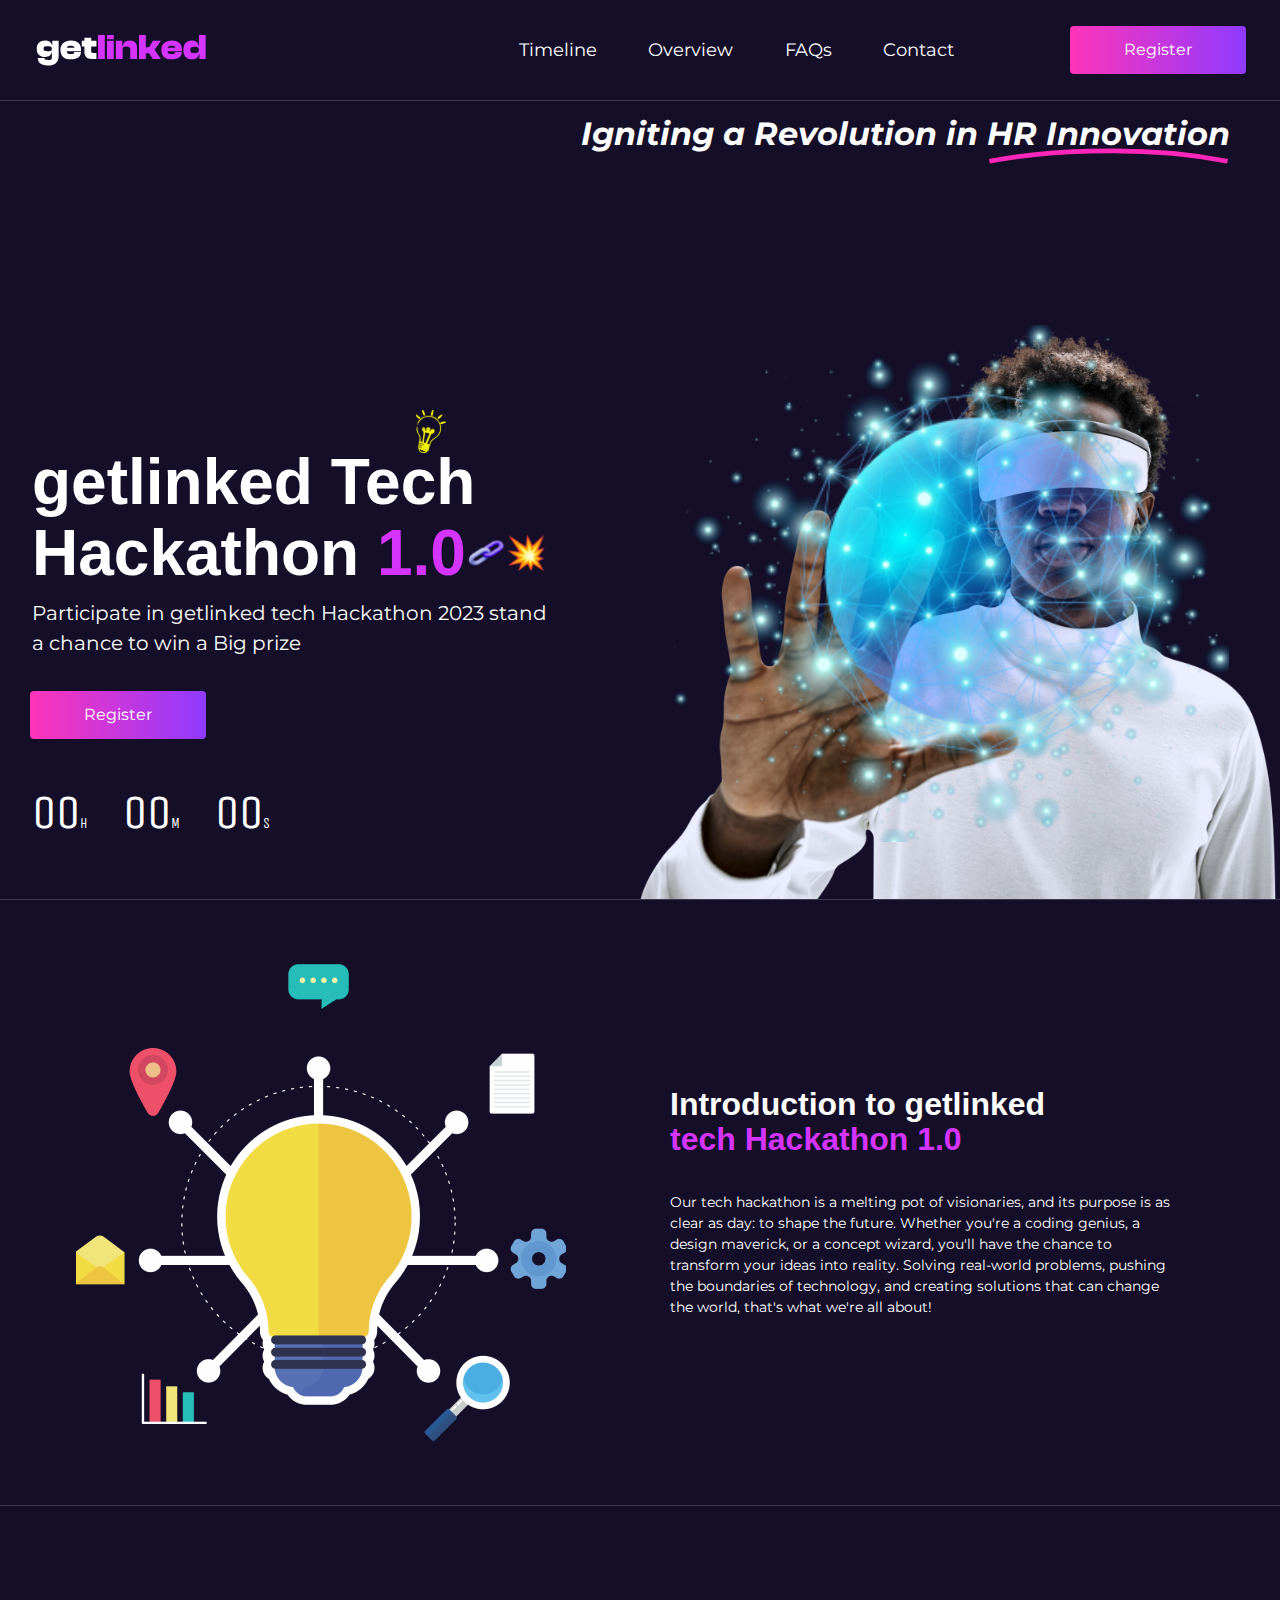
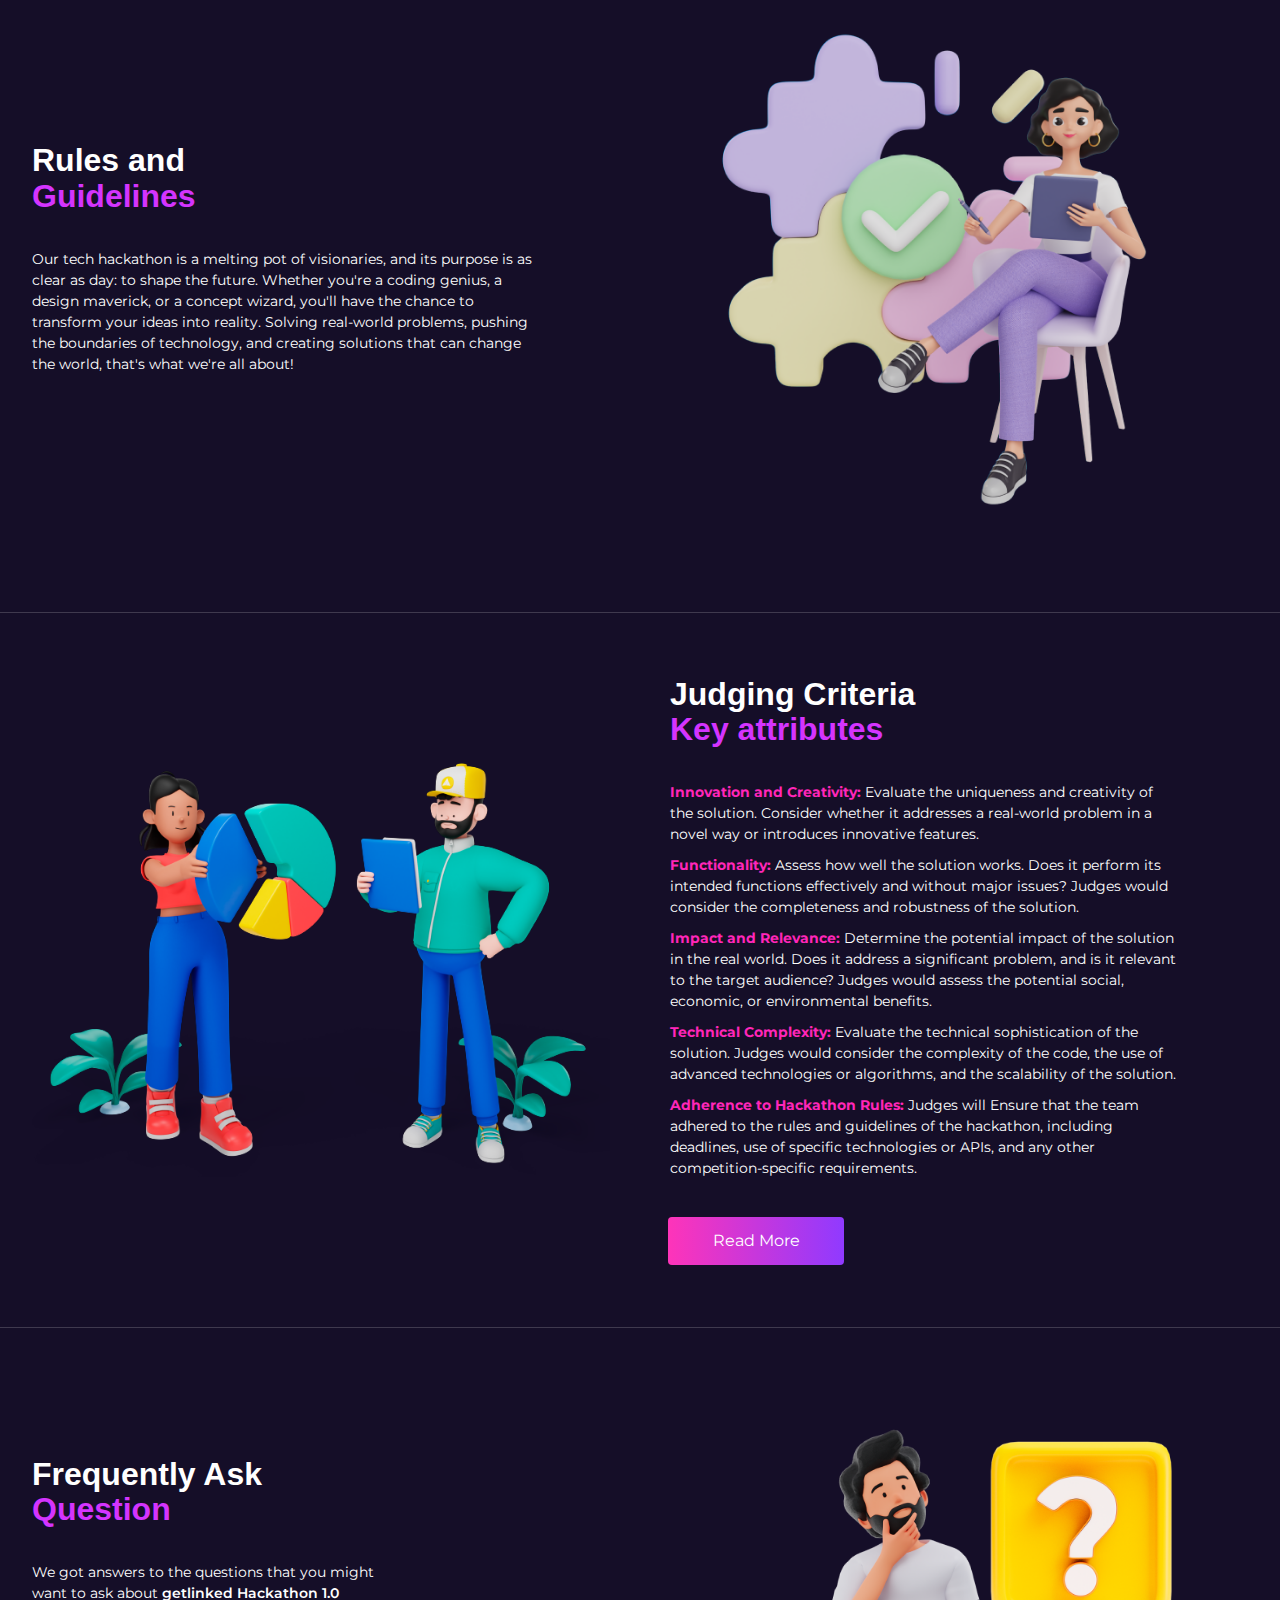
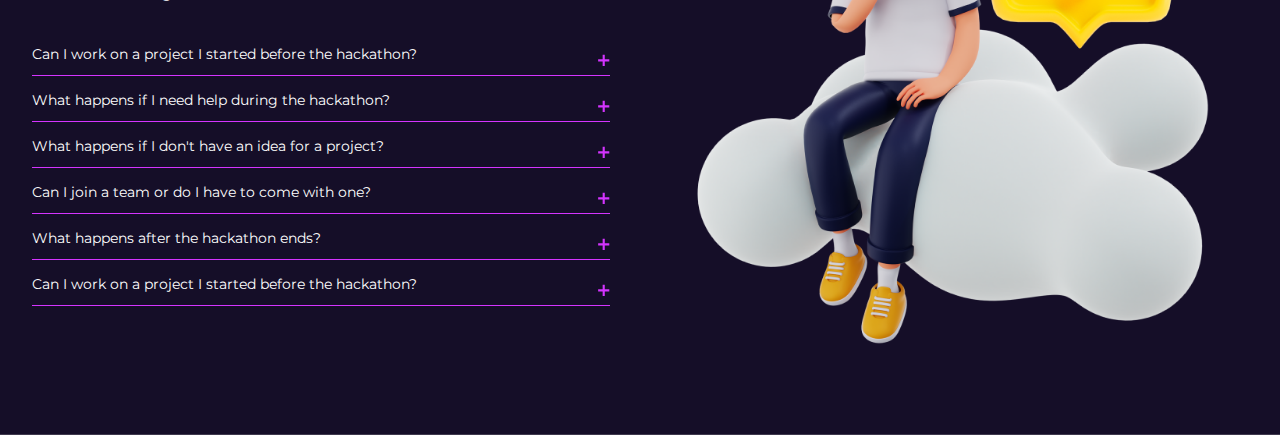
==== index.html @ 2394316b "Finish styling and functionality of faq section" ====
<!DOCTYPE html>
<html lang="en">
  <head>
    <meta charset="UTF-8" />
    <meta name="viewport" content="width=device-width, initial-scale=1.0" />
    <link
      rel="icon"
      type="image/png"
      sizes="32x32"
      href="./assets/icons/chain.svg" />
    <title>getlinked Tech Hackathon 1.0</title>
    <link rel="stylesheet" href="./assets/css/style.css" />
    <script type="module" src="./assets/js/timer.js"></script>
    <script type="module" src="./assets/js/accordion.js"></script>
    <script src="./assets/js/script.js" defer></script>
  </head>
  <body>
    <a href="main" class="btn-skip">Skip to Content</a>
    <header class="header">
      <a
        href="./index.html"
        aria-label="Home-getlinked"
        class="logo header__logo">
        <img src="./assets/images/getlinked.svg" alt="getlinked" />
      </a>
      <nav id="navMenu" aria-label="header navigation" class="nav header__nav">
        <div id="closeHamburger" class="hamburger nav__hamburger">
          <img
            src="./assets/icons/close-hamburger.svg"
            alt=""
            class="nav__icon hamburger__icon" />
        </div>
        <div class="nav__inner">
          <ul class="nav__list">
            <li class="nav__listitem">
              <a href="./index.html#timeline" class="nav__link">Timeline</a>
            </li>
            <li class="nav__listitem">
              <a href="./index.html#overview" class="nav__link">Overview</a>
            </li>
            <li class="nav__listitem">
              <a href="./index.html#faqs" class="nav__link">FAQs</a>
            </li>
            <li class="nav__listitem">
              <a href="./contact.html" class="nav__link">Contact</a>
            </li>
          </ul>
          <a href="./register.html" class="btn nav__btn">Register</a>
        </div>
      </nav>
      <div id="openHamburger" class="hamburger header__hamburger">
        <img
          src="./assets/icons/open-hamburger.svg"
          alt=""
          class="header-hamburger__icon hamburger__icon" />
      </div>
      <div id="backdrop" class="backdrop"></div>
    </header>
    <main class="main">
      <section class="hero main__hero">
        <div class="hero__content">
          <h1 class="hero__heading">
            getlinked
            <span class="hero__heading--abstract">Tech</span> Hackathon
            <span class="hero__heading--highlighted">
              1.0<img src="./assets/images/chain.svg" alt="" /><img
                src="./assets/images/bang.svg"
                alt="" />
            </span>
          </h1>
          <p class="hero__paragraph">
            Participate in getlinked tech Hackathon 2023 stand a chance to win a
            Big prize
          </p>
          <a href="#" class="btn hero__btn">Register</a>
          <div class="timer hero__timer">
            <p class="timer__digit">
              <span id="timerHour">00</span><span class="timer__tag">H</span>
            </p>
            <p class="timer__digit">
              <span id="timerMinute">00</span><span class="timer__tag">M</span>
            </p>
            <p class="timer__digit">
              <span id="timerSecond">00</span><span class="timer__tag">S</span>
            </p>
          </div>
          <p class="hero__abstract">
            Igniting a Revolution in
            <span class="hero__abstract--highlighed">HR Innovation</span>
          </p>
        </div>
        <picture class="hero__img-container">
          <source
            media="(min-width: 768px)"
            srcset="./assets/images/hero-img-desktop.png" />
          <img src="./assets/images/hero-img.png" alt="" class="hero__img" />
        </picture>
      </section>
      <section id="overview" class="overview">
        <h2 class="sr-only">Overview</h2>
        <div class="overview__img-container">
          <img
            src="./assets/images/overview1.png"
            alt=""
            class="overview__img" />
        </div>
        <div class="overview__content">
          <h3 class="overview__heading">
            Introduction to getlinked
            <span class="overview__heading--highlighted"
              >tech Hackathon 1.0</span
            >
          </h3>
          <p class="overview__paragraph">
            Our tech hackathon is a melting pot of visionaries, and its purpose
            is as clear as day: to shape the future. Whether you're a coding
            genius, a design maverick, or a concept wizard, you'll have the
            chance to transform your ideas into reality. Solving real-world
            problems, pushing the boundaries of technology, and creating
            solutions that can change the world, that's what we're all about!
          </p>
        </div>
      </section>
      <section class="overview">
        <div class="overview__img-container">
          <img
            src="./assets/images/overview2.png"
            alt=""
            class="overview__img" />
        </div>
        <div class="overview__content">
          <h3 class="overview__heading">
            Rules and
            <span class="overview__heading--highlighted">Guidelines</span>
          </h3>
          <p class="overview__paragraph">
            Our tech hackathon is a melting pot of visionaries, and its purpose
            is as clear as day: to shape the future. Whether you're a coding
            genius, a design maverick, or a concept wizard, you'll have the
            chance to transform your ideas into reality. Solving real-world
            problems, pushing the boundaries of technology, and creating
            solutions that can change the world, that's what we're all about!
          </p>
        </div>
      </section>
      <section class="overview">
        <div class="overview__img-container">
          <img
            src="./assets/images/overview3.png"
            alt=""
            class="overview__img" />
        </div>
        <div class="overview__content">
          <h3 class="overview__heading">
            Judging Criteria
            <span class="overview__heading--highlighted">Key attributes</span>
          </h3>
          <p class="overview__paragraph">
            <span>
              <span class="overview__paragraph--highlighted">
                Innovation and Creativity:
              </span>
              Evaluate the uniqueness and creativity of the solution. Consider
              whether it addresses a real-world problem in a novel way or
              introduces innovative features.
            </span>

            <span>
              <span class="overview__paragraph--highlighted">
                Functionality:
              </span>
              Assess how well the solution works. Does it perform its intended
              functions effectively and without major issues? Judges would
              consider the completeness and robustness of the solution.
            </span>

            <span>
              <span class="overview__paragraph--highlighted">
                Impact and Relevance:
              </span>
              Determine the potential impact of the solution in the real world.
              Does it address a significant problem, and is it relevant to the
              target audience? Judges would assess the potential social,
              economic, or environmental benefits.
            </span>

            <span>
              <span class="overview__paragraph--highlighted">
                Technical Complexity:
              </span>
              Evaluate the technical sophistication of the solution. Judges
              would consider the complexity of the code, the use of advanced
              technologies or algorithms, and the scalability of the solution.
            </span>

            <span>
              <span class="overview__paragraph--highlighted">
                Adherence to Hackathon Rules:
              </span>
              Judges will Ensure that the team adhered to the rules and
              guidelines of the hackathon, including deadlines, use of specific
              technologies or APIs, and any other competition-specific
              requirements.
            </span>
          </p>
          <a href="#" class="btn overview__btn">Read More</a>
        </div>
      </section>
      <section id="faqs" class="faqs">
        <div class="faqs__content">
          <h3 class="faqs__heading">
            Frequently Ask
            <span class="faqs__heading--highlighted">Question</span>
          </h3>
          <p class="faqs__paragraph">
            We got answers to the questions that you might want to ask about
            <span class="faqs__paragraph--highlighted"
              >getlinked Hackathon 1.0</span
            >
          </p>
          <div id="accordion" class="accordion faqs__accordion">
            <details
              id="test"
              aria-expanded="false"
              class="accordion__container">
              <summary class="accordion__heading">
                Can I work on a project I started before the hackathon?
              </summary>
              <p class="accordion__paragraph">
                Lorem ipsum dolor sit amet consectetur adipisicing elit. Ab,
                neque! Veniam in facilis tempora non, explicabo dolore dolores
                reprehenderit vero.
              </p>
            </details>
            <details
              id="test"
              aria-expanded="false"
              class="accordion__container">
              <summary class="accordion__heading">
                What happens if I need help during the hackathon?
              </summary>
              <p class="accordion__paragraph">
                Lorem ipsum dolor sit amet consectetur adipisicing elit. Ab,
                neque! Veniam in facilis tempora non, explicabo dolore dolores
                reprehenderit vero.
              </p>
            </details>
            <details
              id="test"
              aria-expanded="false"
              class="accordion__container">
              <summary class="accordion__heading">
                What happens if I don't have an idea for a project?
              </summary>
              <p class="accordion__paragraph">
                Lorem ipsum dolor sit amet consectetur adipisicing elit. Ab,
                neque! Veniam in facilis tempora non, explicabo dolore dolores
                reprehenderit vero.
              </p>
            </details>
            <details
              id="test"
              aria-expanded="false"
              class="accordion__container">
              <summary class="accordion__heading">
                Can I join a team or do I have to come with one?
              </summary>
              <p class="accordion__paragraph">
                Lorem ipsum dolor sit amet consectetur adipisicing elit. Ab,
                neque! Veniam in facilis tempora non, explicabo dolore dolores
                reprehenderit vero.
              </p>
            </details>
            <details
              id="test"
              aria-expanded="false"
              class="accordion__container">
              <summary class="accordion__heading">
                What happens after the hackathon ends?
              </summary>
              <p class="accordion__paragraph">
                Lorem ipsum dolor sit amet consectetur adipisicing elit. Ab,
                neque! Veniam in facilis tempora non, explicabo dolore dolores
                reprehenderit vero.
              </p>
            </details>
            <details
              id="test"
              aria-expanded="false"
              class="accordion__container">
              <summary class="accordion__heading">
                Can I work on a project I started before the hackathon?
              </summary>
              <p class="accordion__paragraph">
                Lorem ipsum dolor sit amet consectetur adipisicing elit. Ab,
                neque! Veniam in facilis tempora non, explicabo dolore dolores
                reprehenderit vero.
              </p>
            </details>
          </div>
        </div>
        <div class="faqs__img-container">
          <img src="./assets/images/faqs.png" alt="" class="faqs__img" />
        </div>
      </section>
    </main>
  </body>
</html>
---- assets/css/style.css ----
@import url("https://api.fontshare.com/v2/css?f[]=clash-display@700&display=swap");
@import url("https://fonts.googleapis.com/css2?family=Unica+One&display=swap");
@import url("https://fonts.googleapis.com/css2?family=Montserrat:wght@400;500;600;700&display=swap");
/*
  CSS Reset from
  Josh: https://www.joshwcomeau.com/css/custom-css-reset/
  Andy-bell: https://andy-bell.co.uk/a-more-modern-css-reset/
*/
*,
*::before,
*::after {
  box-sizing: border-box;
}

* {
  margin: 0;
}

html {
  -moz-text-size-adjust: none;
  -webkit-text-size-adjust: none;
  text-size-adjust: none;
  scroll-behavior: smooth;
}

body {
  line-height: 1.5;
  min-height: 100vh;
  -webkit-font-smoothing: antialiased;
}

h1,
h2,
h3,
h4,
button,
input,
label {
  line-height: 1.1;
}

h1,
h2,
h3,
h4 {
  text-wrap: balance;
}

p,
h1,
h2,
h3,
h4,
h5,
h6 {
  overflow-wrap: break-word;
}

a {
  text-decoration: none;
  -webkit-text-decoration-skip: ink;
          text-decoration-skip-ink: auto;
  color: currentColor;
  cursor: pointer;
}

img,
picture,
video,
canvas,
svg {
  display: block;
  max-width: 100%;
}

input,
button,
textarea,
select {
  font: inherit;
}

textarea:not([rows]) {
  min-height: 10em;
}

ul,
ol {
  list-style: none;
  margin: 0;
  padding: 0;
}

address {
  font-style: normal;
}

/* Reset Ends */
/* screen-reader-only element-reset */
.sr-only {
  position: absolute;
  width: 1px;
  height: 1px;
  padding: 0;
  margin: -1px;
  overflow: hidden;
  clip: rect(0, 0, 0, 0);
  white-space: nowrap;
  border-width: 0;
}

/* Typography styling */
body {
  color: #fff;
}

.skip-btn {
  font-weight: 700;
}

.btn {
  font-family: "Montserrat", sans-serif;
  font-weight: 400;
  font-size: clamp(14px, 3.5vw, 16px);
  color: #fff;
}

.nav__listitem {
  font-family: "Montserrat", sans-serif;
  font-weight: 400;
  font-size: clamp(18px, 3.5vw, 16px);
}
.nav__link {
  color: #fff;
}
@media (hover: hover) {
  .nav__link:is(:hover, :active, :focus-visible) {
    color: transparent;
    background: linear-gradient(270deg, #903aff 0%, #fe34b9 100%);
    background-clip: text;
    -moz-background-clip: text;
    -webkit-background-clip: text;
    -webkit-text-fill-color: transparent;
  }
}

.hero__heading {
  font-family: "Clash Display", sans-serif;
  font-weight: 700;
  font-size: clamp(32px, 3.5vw, 80px);
  text-align: center;
}
.hero__heading--highlighted {
  color: #d434fe;
}
.hero__paragraph {
  font-family: "Montserrat", sans-serif;
  font-weight: 400;
  font-size: clamp(13px, 3.5vw, 20px);
  text-align: center;
  max-width: 40ch;
}
.hero__abstract {
  font-family: "Montserrat", sans-serif;
  font-weight: 700;
  font-size: clamp(13px, 4.1vw, 20px);
  font-style: italic;
}
@media screen and (min-width: 64rem) {
  .hero__heading {
    text-align: left;
    font-size: clamp(48px, 5vw, 80px);
  }
  .hero__paragraph {
    text-align: left;
  }
  .hero__abstract {
    font-family: "Montserrat", sans-serif;
    font-weight: 700;
    font-size: clamp(20px, 2.5vw, 36px);
    font-style: italic;
  }
}

.timer__digit {
  font-family: "Unica One", cursive;
  font-size: clamp(48px, 3.5vw, 64px);
}
.timer__tag {
  font-size: 14px;
}

.overview__heading {
  font-family: "Clash Display", sans-serif;
  font-weight: 700;
  font-size: clamp(20px, 3.5vw, 32px);
  text-align: center;
}
.overview__heading--highlighted {
  display: block;
  color: #d434fe;
}
.overview__paragraph {
  font-family: "Montserrat", sans-serif;
  font-weight: 400;
  font-size: clamp(13px, 3.5vw, 14px);
  text-align: center;
  max-width: 56.5ch;
}
.overview__paragraph--highlighted {
  font-family: "Montserrat", sans-serif;
  font-weight: 700;
  color: #ff26b9;
}
@media screen and (min-width: 48rem) {
  .overview__heading {
    text-align: start;
  }
  .overview__paragraph {
    text-align: start;
  }
}

.faqs__heading {
  font-family: "Clash Display", sans-serif;
  font-weight: 700;
  font-size: clamp(20px, 3.5vw, 32px);
  text-align: center;
}
.faqs__heading--highlighted {
  display: block;
  color: #d434fe;
}
.faqs__paragraph {
  font-family: "Montserrat", sans-serif;
  font-weight: 400;
  font-size: clamp(12px, 3.5vw, 14px);
  text-align: center;
  max-width: 40ch;
}
.faqs__paragraph--highlighted {
  font-family: "Montserrat", sans-serif;
  font-weight: 600;
}
@media screen and (min-width: 48rem) {
  .faqs__heading {
    text-align: start;
  }
  .faqs__paragraph {
    text-align: start;
  }
}

.accordion__heading {
  font-family: "Montserrat", sans-serif;
  font-weight: 400;
  font-size: clamp(12px, 3.5vw, 14px);
}
.accordion__paragraph {
  font-family: "Montserrat", sans-serif;
  font-weight: 400;
  font-size: clamp(12px, 3.5vw, 14px);
}

/* Styling Ends */
/* Animation Keyframes */
@keyframes reveal-nav {
  from {
    right: -100%;
  }
  to {
    right: 10px;
  }
}
@keyframes hide-nav {
  to {
    right: -100%;
  }
}
@keyframes reveal-backdrop {
  from {
    opacity: 0;
  }
}
@keyframes rotate-icon {
  to {
    top: -25%;
    transform: rotate(400deg);
  }
}
/* Animation Keyframes End */
/* Body styling */
body {
  background-color: #150e28;
}

/* Styling Ends */
/* Navigation styling */
.hamburger {
  position: relative;
  width: 25px;
  height: auto;
}
.hamburger__toggle {
  position: absolute;
  top: 25%;
  left: 25%;
  opacity: 1;
}
.hamburger__icon {
  width: 100%;
  background-color: #150e28;
}
@media screen and (min-width: 64rem) {
  .hamburger {
    display: none;
  }
}

.nav {
  position: absolute;
  top: 10px;
  right: 10px;
  display: flex;
  flex-direction: column;
  align-items: end;
  justify-content: space-between;
  gap: 50px;
  width: min(100% - 20px, 348px);
  padding: 28px 35px 50px;
  border: 1px solid rgba(255, 255, 255, 0.18);
  border-radius: 8px;
  background-color: #150e28;
  display: none;
  z-index: 1000;
}
.nav_open {
  display: flex;
  animation: reveal-nav 0.5s ease;
}
.nav_closing {
  display: flex;
  animation: hide-nav 0.5s ease;
}
.nav__hamburger {
  position: relative;
  background-clip: padding-box;
}
.nav__hamburger::after {
  position: absolute;
  content: "";
  top: -2px;
  bottom: -2px;
  left: -2px;
  right: -2px;
  border-radius: 50%;
  background: linear-gradient(270deg, #903aff 0%, #fe34b9 100%);
  z-index: -1;
}
.nav__icon {
  width: 100%;
  padding: 4px;
  border-radius: 50%;
  background-color: #150e28;
}
.nav__inner {
  align-self: start;
  display: flex;
  flex-direction: column;
  align-items: start;
  justify-content: center;
  gap: 20px;
}
.nav__list {
  display: flex;
  flex-direction: column;
  align-items: center;
  justify-content: center;
  gap: 10px;
}
.nav__listitem {
  align-self: start;
}
@media screen and (min-width: 64rem) {
  .nav {
    position: relative;
    display: flex;
    width: 60%;
    padding: 0;
    top: 0;
    bottom: 0;
    right: 0;
    left: 0;
    border: none;
    z-index: 0;
  }
  .nav__inner {
    align-self: center;
    width: 100%;
    display: flex;
    flex-direction: row;
    align-items: center;
    justify-content: space-between;
  }
  .nav__list {
    display: flex;
    flex-direction: row;
    align-items: center;
    justify-content: space-between;
    width: 60%;
  }
}

/* Styling Ends */
/* PopUp styling */
.timer {
  display: flex;
  flex-direction: row;
  align-items: center;
  justify-content: center;
  gap: 35px;
}

/* Styling Ends */
/* PopUp styling */
.accordion {
  display: flex;
  flex-direction: column;
  align-items: start;
  justify-content: center;
  gap: 14px;
  width: 100%;
}
.accordion__container {
  width: 100%;
  padding-bottom: 10px;
  border-bottom: 1px solid #d434fe;
}
.accordion__heading {
  position: relative;
  list-style: none;
}
.accordion__heading::after {
  content: "";
  position: absolute;
  top: calc(15% + 6px);
  right: 0;
  width: 13px;
  height: 13px;
  background-image: url(../icons/accordion-icon.svg);
  background-repeat: no-repeat;
  background-size: contain;
  background-position: bottom;
  transition: all 1s ease;
}
.accordion__container[open] .accordion__heading::after {
  transform: translateY(-85%) rotate(135deg);
}
.accordion__paragraph {
  margin-top: 10px;
}
@media screen and (min-width: 87.5rem) {
  .accordion {
    gap: 28px;
  }
}

/* Styling Ends */
/* Header styling */
.header {
  position: fixed;
  top: 0;
  display: flex;
  flex-direction: row;
  align-items: center;
  justify-content: space-between;
  width: 100%;
  padding: 28px 36px;
  border-bottom: 1px solid rgba(255, 255, 255, 0.18);
  background-color: #150e28;
  z-index: 10;
}
@media screen and (min-width: 87.5rem) {
  .header {
    padding: 30px 100px;
  }
}

.logo {
  max-width: 100px;
}
@media screen and (min-width: 64rem) {
  .logo {
    max-width: 170px;
  }
}

.backdrop {
  display: none;
}
.backdrop_show {
  position: absolute;
  display: block;
  top: 0;
  right: 0;
  left: 0;
  width: 100%;
  height: 100vh;
  z-index: 10;
  -webkit-backdrop-filter: blur(8px);
          backdrop-filter: blur(8px);
  background-color: rgba(21, 14, 40, 0.2);
}

/* Styling Ends */
/* Footer styling */
/* Styling Ends */
/* Form styling */
/* Styling Ends */
/* PopUp styling */
/* Styling Ends */
/* Bottons styling */
.btn {
  position: relative;
  text-align: center;
  width: 172px;
  padding: 10px;
  background: transparent;
  background-clip: padding-box;
  transition: background 0.2s ease-in-out;
}
.btn::after {
  position: absolute;
  content: "";
  top: -2px;
  bottom: -2px;
  left: -2px;
  right: -2px;
  border-radius: 4px;
  background: linear-gradient(270deg, #903aff 0%, #fe34b9 100%);
  z-index: -1;
}
@media (hover: hover) {
  .btn:is(:hover, :active, :focus-visible) {
    background: #150e28;
  }
}

.btn-skip {
  position: absolute;
  top: -100%;
  left: 0;
  background-color: green;
}

/* Styling Ends */
/* Home Page styling */
.hero {
  display: flex;
  flex-direction: column;
  align-items: center;
  justify-content: center;
  gap: 16px;
  min-height: 100vh;
  padding-top: 170px;
  border-bottom: 1px solid rgba(255, 255, 255, 0.18);
}
.hero__content {
  display: flex;
  flex-direction: column;
  align-items: center;
  justify-content: center;
  gap: 10px;
  padding: 0 2rem;
  margin-top: auto;
}
.hero__heading--abstract {
  position: relative;
}
.hero__heading--abstract::before {
  position: absolute;
  content: "";
  top: -50%;
  right: 20%;
  width: 20px;
  height: 27px;
  background-image: url(../images/creative.svg);
  background-size: contain;
  background-repeat: no-repeat;
}
.hero__heading--highlighted {
  display: inline-flex;
  align-items: center;
  justify-content: end;
}
.hero__heading--highlighted img {
  width: 32px;
  height: 32px;
}
.hero__paragraph {
  margin-bottom: 20px;
}
.hero__abstract {
  position: absolute;
  top: 100px;
  z-index: 5;
}
.hero__abstract--highlighed {
  position: relative;
}
.hero__abstract--highlighed::after {
  position: absolute;
  content: "";
  bottom: -10px;
  right: 0;
  left: 0;
  height: 10px;
  background-image: url(../images/curved.svg);
  background-size: contain;
  background-repeat: no-repeat;
}
.hero__img-container {
  position: relative;
  width: 100%;
  height: 100%;
  margin-top: auto;
}
.hero__img-container::after {
  position: absolute;
  content: "";
  left: 5%;
  bottom: 10%;
  width: 87%;
  height: 90%;
  background-image: url(../images/hero-overlay.png);
  background-size: 100%;
  background-position: center;
  background-repeat: no-repeat;
}
.hero__img {
  width: 100%;
  height: auto;
}
@media screen and (min-width: 48rem) {
  .hero {
    display: flex;
    flex-direction: column;
    align-items: center;
    justify-content: end;
    gap: 40px;
    padding-top: 180px;
  }
  .hero__abstract {
    top: 110px;
  }
  .hero__img-container {
    max-width: 550px;
  }
}
@media screen and (min-width: 64rem) {
  .hero {
    display: flex;
    flex-direction: row;
    align-items: center;
    justify-content: space-between;
    gap: 0;
  }
  .hero__content {
    display: flex;
    flex-direction: column;
    align-items: start;
    justify-content: center;
    width: 50%;
    padding-right: 0;
    padding-bottom: 50px;
  }
  .hero__heading--abstract::before {
    width: 30px;
    height: 45px;
  }
  .hero__heading--highlighted img {
    width: 40px;
    height: 40px;
  }
  .hero__paragraph {
    margin-bottom: 25px;
  }
  .hero__btn {
    margin-bottom: 30px;
  }
  .hero__abstract {
    right: 50px;
  }
  .hero__abstract--highlighed::after {
    height: 20px;
    bottom: -15px;
  }
  .hero__img-container {
    max-width: 50%;
  }
}
@media screen and (min-width: 87.5rem) {
  .hero {
    padding-top: 0;
  }
  .hero__content {
    padding-top: 200px;
    padding-left: 100px;
  }
  .hero__heading--abstract::before {
    top: -40px;
    right: 20%;
    width: 40px;
    height: 60px;
  }
  .hero__heading--highlighted img {
    width: 60px;
    height: 60px;
  }
  .hero__paragraph {
    margin-bottom: 30px;
  }
  .hero__btn {
    margin-bottom: 60px;
  }
  .hero__abstract {
    top: 110px;
    right: 70px;
  }
  .hero__img-container {
    max-width: 40%;
    padding-top: 160px;
  }
}

.overview {
  display: flex;
  flex-direction: column;
  align-items: center;
  justify-content: center;
  padding: 2rem;
  gap: 60px;
  border-bottom: 1px solid rgba(255, 255, 255, 0.18);
}
.overview__img-container {
  width: min(100%, 270px);
}
.overview__img {
  margin-inline: auto;
}
.overview__content {
  display: flex;
  flex-direction: column;
  align-items: center;
  justify-content: center;
}
.overview__heading {
  margin-bottom: 15px;
}
.overview__paragraph {
  display: inline-flex;
  flex-direction: column;
  gap: 5px;
}
.overview__btn {
  margin-top: 20px;
}
@media screen and (min-width: 48rem) {
  .overview {
    display: flex;
    flex-direction: row;
    align-items: center;
    justify-content: center;
    padding: 4rem 2rem;
  }
  .overview:nth-of-type(odd) {
    display: flex;
    flex-direction: row-reverse;
    align-items: center;
    justify-content: center;
  }
  .overview__img-container {
    width: 45%;
  }
  .overview__content {
    display: flex;
    flex-direction: column;
    align-items: start;
    justify-content: center;
    width: 55%;
  }
  .overview__heading {
    margin-bottom: 25px;
  }
  .overview__btn {
    margin-top: 30px;
  }
}
@media screen and (min-width: 64rem) {
  .overview__img-container {
    width: 50%;
  }
  .overview__content {
    width: 50%;
  }
  .overview__paragraph {
    gap: 10px;
  }
  .overview__heading {
    margin-bottom: 35px;
  }
  .overview__btn {
    margin-top: 40px;
  }
}
@media screen and (min-width: 87.5rem) {
  .overview {
    padding-inline: 100px;
  }
  .overview:last-of-type {
    padding: 6rem 100px;
  }
  .overview__paragraph {
    gap: 20px;
  }
  .overview__btn {
    margin-top: 50px;
  }
}

.faqs {
  display: flex;
  flex-direction: column;
  align-items: center;
  justify-content: center;
  padding: 2rem;
  gap: 60px;
  border-bottom: 1px solid rgba(255, 255, 255, 0.18);
}
.faqs__img-container {
  width: min(100%, 270px);
}
.faqs__img {
  margin-inline: auto;
}
.faqs__content {
  display: flex;
  flex-direction: column;
  align-items: center;
  justify-content: center;
}
.faqs__heading {
  margin-bottom: 15px;
}
.faqs__paragraph {
  margin-bottom: 40px;
}
@media screen and (min-width: 48rem) {
  .faqs {
    display: flex;
    flex-direction: row;
    align-items: center;
    justify-content: center;
    padding: 4rem 2rem;
  }
  .faqs__img-container {
    width: 45%;
  }
  .faqs__content {
    display: flex;
    flex-direction: column;
    align-items: start;
    justify-content: center;
    width: 55%;
  }
  .faqs__heading {
    margin-bottom: 25px;
  }
}
@media screen and (min-width: 64rem) {
  .faqs__img-container {
    width: 50%;
  }
  .faqs__content {
    width: 50%;
  }
  .faqs__heading {
    margin-bottom: 35px;
  }
}
@media screen and (min-width: 87.5rem) {
  .faqs {
    padding-inline: 100px;
    padding-inline-start: 150px;
  }
  .faqs__img-container {
    width: 60%;
  }
  .faqs__content {
    width: 40%;
  }
}

/* Styling Ends */
/* Contact Page styling */
/* Styling Ends */
/* Register Page styling */
/* Styling Ends *//*# sourceMappingURL=style.css.map */
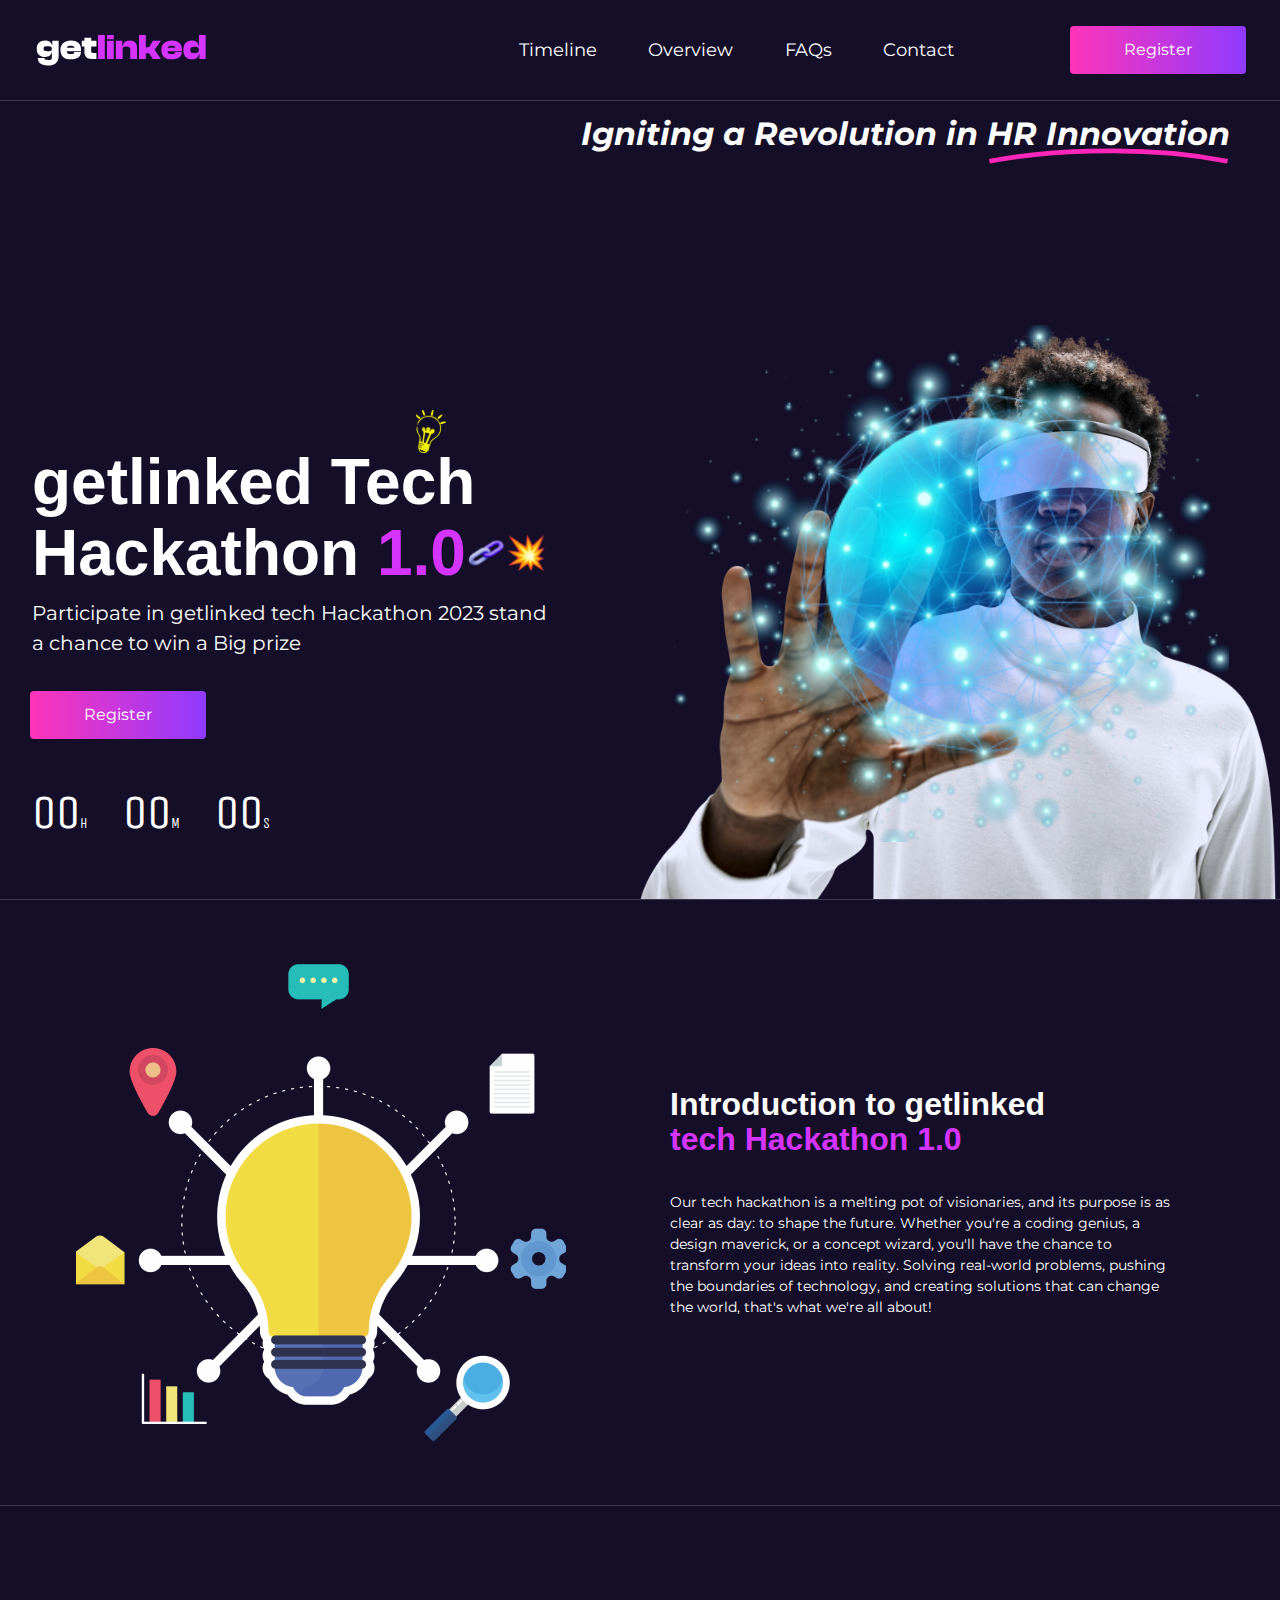
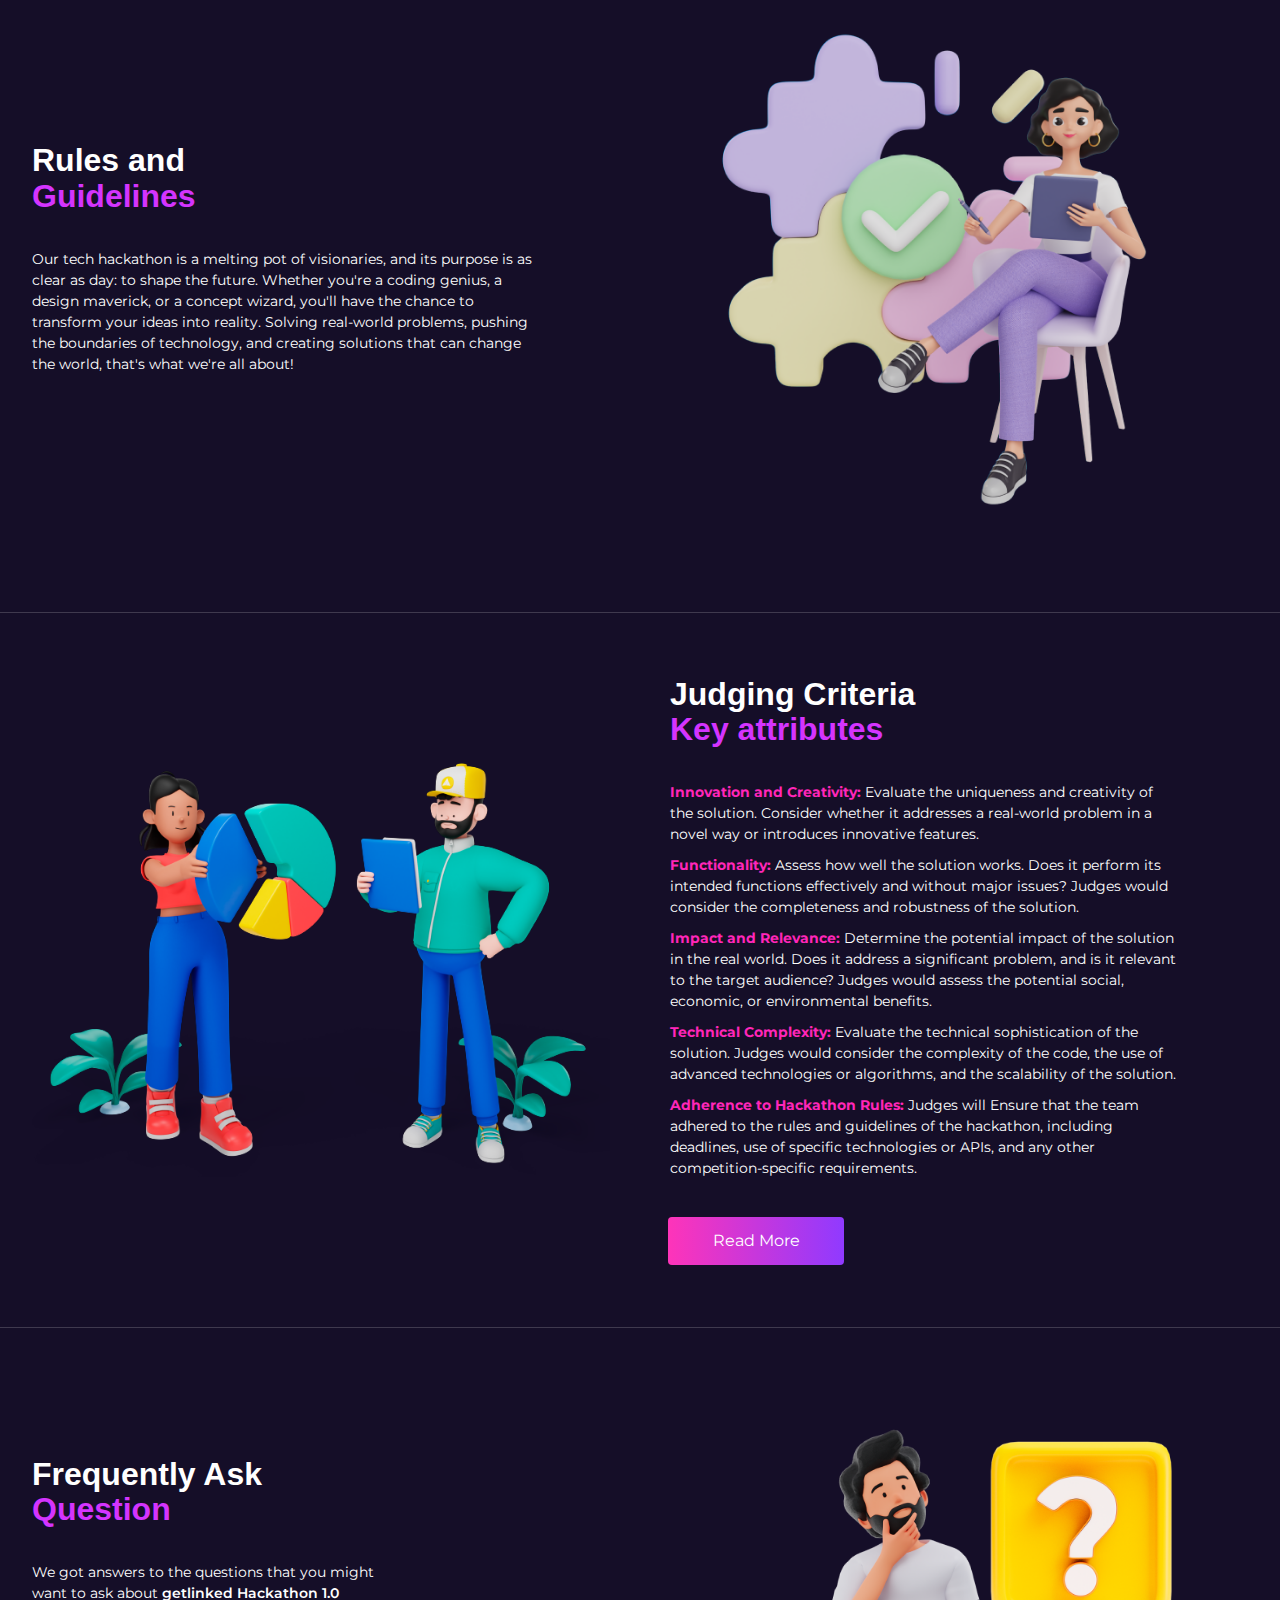
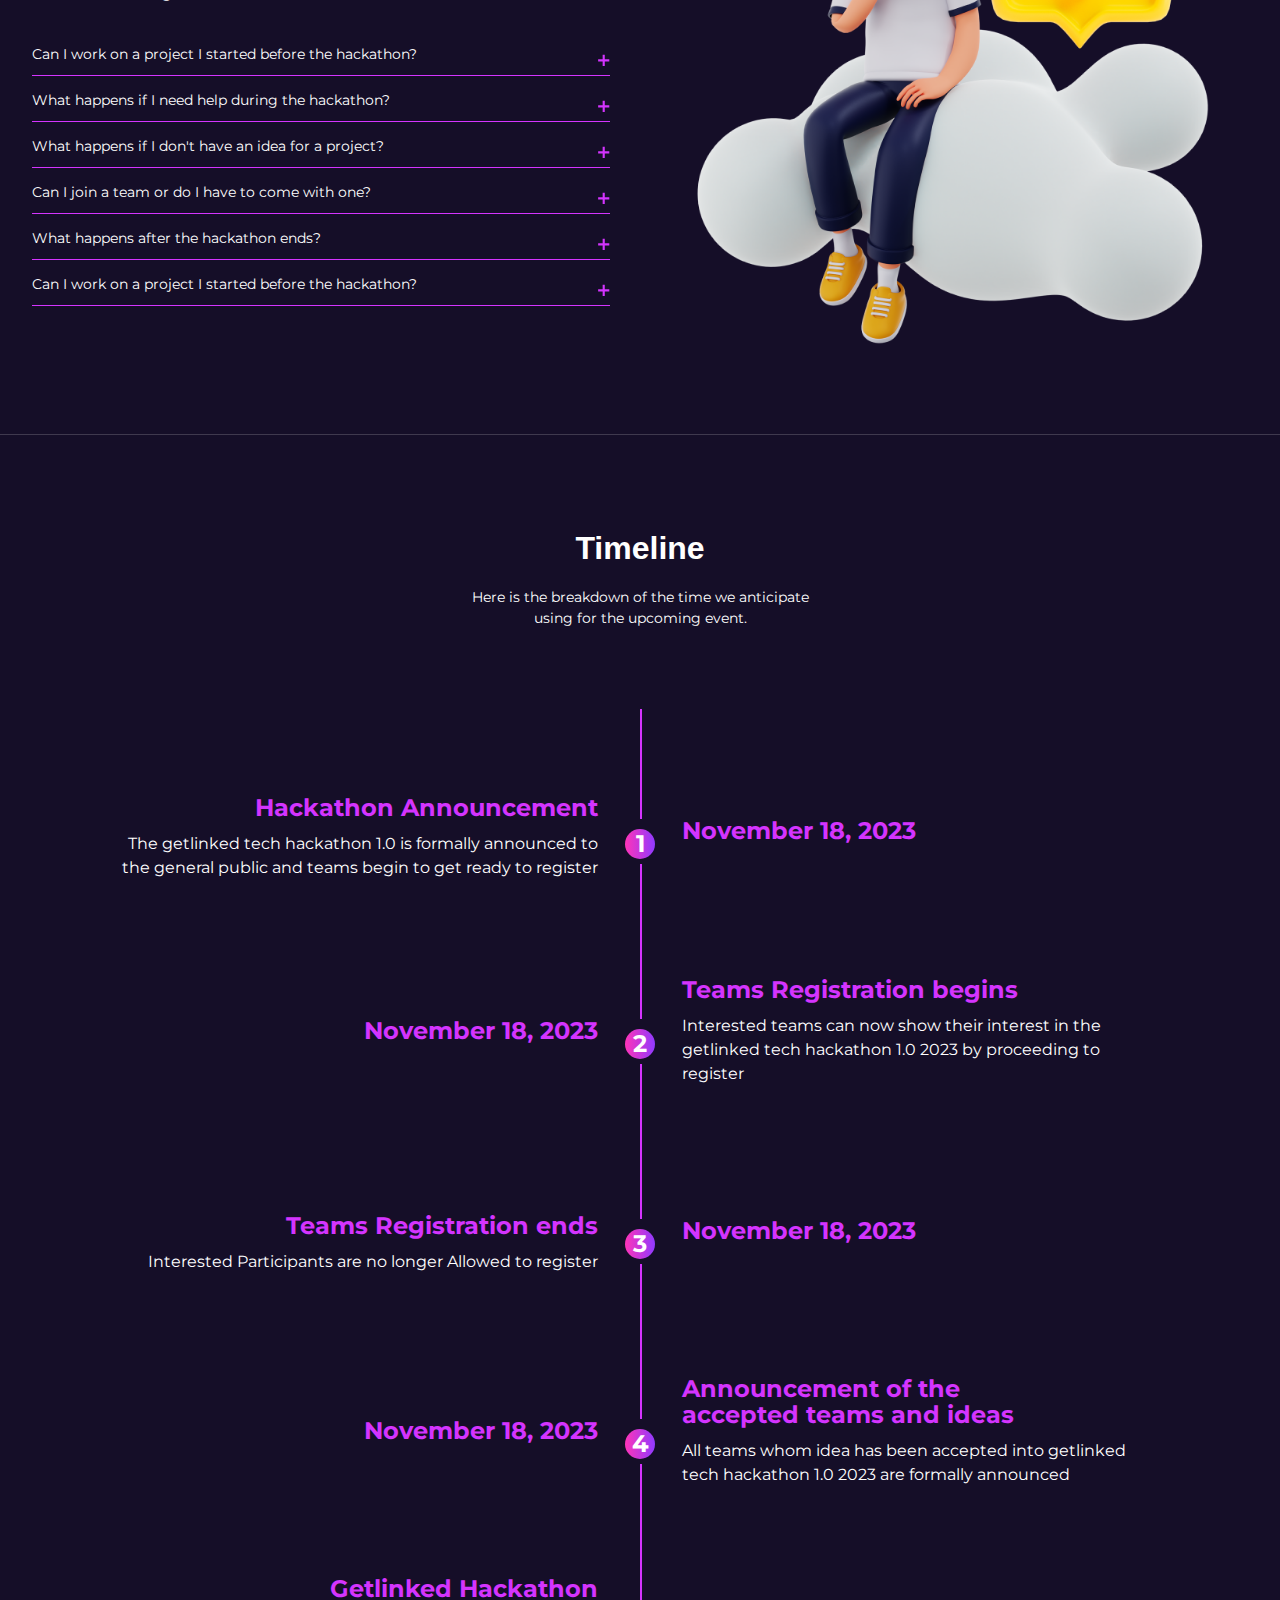
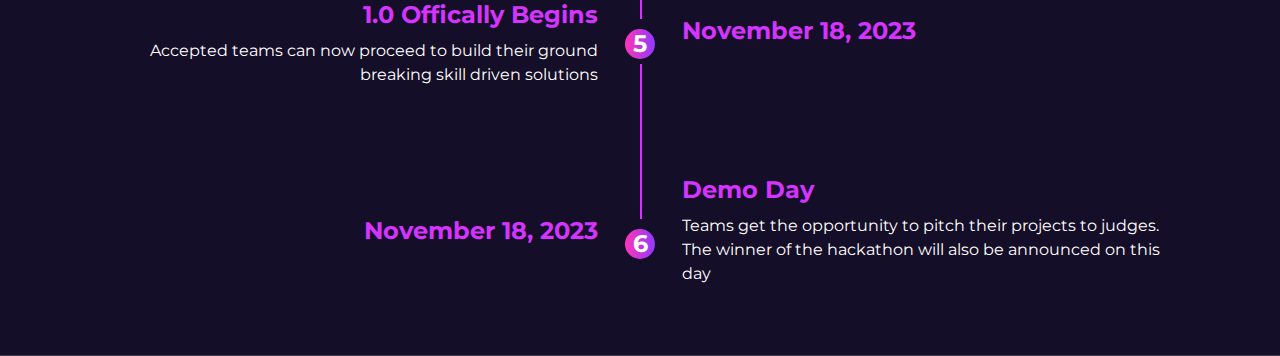
==== commit 36ea0226: "Finished styling timeline section" ====
--- a/index.html
+++ b/index.html
@@ -303,6 +303,90 @@
           <img src="./assets/images/faqs.png" alt="" class="faqs__img" />
         </div>
       </section>
+      <section class="timeline">
+        <h3 class="timeline__heading">Timeline</h3>
+        <p class="timeline__paragraph">
+          Here is the breakdown of the time we anticipate using for the upcoming
+          event.
+        </p>
+        <div class="timeline__inner">
+          <div class="timeline__event-container">
+            <div class="timeline__event">
+              <div class="timeline__content">
+                <h4 class="timeline__title">Hackathon Announcement</h4>
+                <p class="timeline__info">
+                  The getlinked tech hackathon 1.0 is formally announced to the
+                  general public and teams begin to get ready to register
+                </p>
+              </div>
+              <p class="timeline__date">November 18, 2023</p>
+            </div>
+          </div>
+          <div class="timeline__event-container">
+            <div class="timeline__event">
+              <div class="timeline__content">
+                <h4 class="timeline__title">Teams Registration begins</h4>
+                <p class="timeline__info">
+                  Interested teams can now show their interest in the getlinked
+                  tech hackathon 1.0 2023 by proceeding to register
+                </p>
+              </div>
+              <p class="timeline__date">November 18, 2023</p>
+            </div>
+          </div>
+          <div class="timeline__event-container">
+            <div class="timeline__event">
+              <div class="timeline__content">
+                <h4 class="timeline__title">Teams Registration ends</h4>
+                <p class="timeline__info">
+                  Interested Participants are no longer Allowed to register
+                </p>
+              </div>
+              <p class="timeline__date">November 18, 2023</p>
+            </div>
+          </div>
+          <div class="timeline__event-container">
+            <div class="timeline__event">
+              <div class="timeline__content">
+                <h4 class="timeline__title">
+                  Announcement of the accepted teams and ideas
+                </h4>
+                <p class="timeline__info">
+                  All teams whom idea has been accepted into getlinked tech
+                  hackathon 1.0 2023 are formally announced
+                </p>
+              </div>
+              <p class="timeline__date">November 18, 2023</p>
+            </div>
+          </div>
+          <div class="timeline__event-container">
+            <div class="timeline__event">
+              <div class="timeline__content">
+                <h4 class="timeline__title">
+                  Getlinked Hackathon 1.0 Offically Begins
+                </h4>
+                <p class="timeline__info">
+                  Accepted teams can now proceed to build their ground breaking
+                  skill driven solutions
+                </p>
+              </div>
+              <p class="timeline__date">November 18, 2023</p>
+            </div>
+          </div>
+          <div class="timeline__event-container">
+            <div class="timeline__event">
+              <div class="timeline__content">
+                <h4 class="timeline__title">Demo Day</h4>
+                <p class="timeline__info">
+                  Teams get the opportunity to pitch their projects to judges.
+                  The winner of the hackathon will also be announced on this day
+                </p>
+              </div>
+              <p class="timeline__date">November 18, 2023</p>
+            </div>
+          </div>
+        </div>
+      </section>
     </main>
   </body>
 </html>
--- a/assets/css/style.css
+++ b/assets/css/style.css
@@ -260,6 +260,59 @@
   font-family: "Montserrat", sans-serif;
   font-weight: 400;
   font-size: clamp(12px, 3.5vw, 14px);
+}
+
+.timeline__heading {
+  font-family: "Clash Display", sans-serif;
+  font-weight: 700;
+  font-size: clamp(20px, 3.5vw, 32px);
+  text-align: center;
+}
+.timeline__paragraph {
+  font-family: "Montserrat", sans-serif;
+  font-weight: 400;
+  font-size: 14px;
+  text-align: center;
+}
+.timeline__event::before {
+  font-family: "Montserrat", sans-serif;
+  font-weight: 700;
+  font-size: clamp(12px, 2.5vw, 24px);
+  text-align: center;
+}
+.timeline__title {
+  font-family: "Montserrat", sans-serif;
+  font-weight: 700;
+  font-size: clamp(12px, 2.5vw, 24px);
+  color: #d434fe;
+}
+.timeline__info {
+  font-family: "Montserrat", sans-serif;
+  font-weight: 400;
+  font-size: clamp(12px, 2vw, 16px);
+}
+.timeline__date {
+  font-family: "Montserrat", sans-serif;
+  font-weight: 700;
+  font-size: clamp(12px, 2.5vw, 24px);
+  color: #d434fe;
+}
+@media screen and (min-width: 48rem) {
+  .timeline__title {
+    text-align: end;
+  }
+  .timeline__event-container:nth-of-type(even) .timeline__title {
+    text-align: start;
+  }
+  .timeline__info {
+    text-align: end;
+  }
+  .timeline__event-container:nth-of-type(even) .timeline__info {
+    text-align: start;
+  }
+  .timeline__event-container:nth-of-type(even) .timeline__date {
+    text-align: end;
+  }
 }
 
 /* Styling Ends */
@@ -901,6 +954,170 @@
   }
 }
 
+.timeline {
+  display: flex;
+  flex-direction: column;
+  align-items: center;
+  justify-content: center;
+  padding: 5rem 2rem;
+  border-bottom: 1px solid rgba(255, 255, 255, 0.18);
+}
+.timeline__heading {
+  margin-bottom: 20px;
+}
+.timeline__paragraph {
+  max-width: 40ch;
+  margin-bottom: 40px;
+}
+.timeline__inner {
+  display: flex;
+  flex-direction: column;
+  align-items: center;
+  justify-content: center;
+  gap: 25px;
+  width: 100%;
+}
+.timeline__event-container {
+  position: relative;
+  display: flex;
+  flex-direction: column;
+  align-items: auto;
+  justify-content: baseline;
+  width: min(100%, 1050px);
+  margin-inline: auto;
+  padding-inline-start: 30px;
+}
+.timeline__event::before {
+  position: absolute;
+  content: "1";
+  display: inline-flex;
+  align-items: center;
+  justify-content: center;
+  bottom: 0;
+  left: 0;
+  width: 20px;
+  height: 20px;
+  border-radius: 50%;
+  background: linear-gradient(270deg, #903aff 0%, #fe34b9 100%);
+}
+.timeline__event::after {
+  position: absolute;
+  content: "";
+  top: 0;
+  left: 0px;
+  transform: translateX(10px);
+  width: 2px;
+  height: calc(100% - 25px);
+  background-color: #d434fe;
+  z-index: -1;
+}
+.timeline__event-container:nth-of-type(2) .timeline__event::before {
+  content: "2";
+}
+.timeline__event-container:nth-of-type(3) .timeline__event::before {
+  content: "3";
+}
+.timeline__event-container:nth-of-type(4) .timeline__event::before {
+  content: "4";
+}
+.timeline__event-container:nth-of-type(5) .timeline__event::before {
+  content: "5";
+}
+.timeline__event-container:nth-of-type(6) .timeline__event::before {
+  content: "6";
+}
+.timeline__title {
+  margin-bottom: 10px;
+}
+.timeline__info {
+  margin-bottom: 12px;
+}
+@media screen and (min-width: 48rem) {
+  .timeline {
+    padding: 6rem 2rem;
+  }
+  .timeline__paragraph {
+    margin-bottom: 60px;
+  }
+  .timeline__inner {
+    gap: 50px;
+  }
+  .timeline__event-container {
+    padding-inline-start: 0;
+  }
+  .timeline__event {
+    width: 46%;
+    margin-block-start: auto;
+  }
+  .timeline__event::before {
+    transform: translateX(-15px);
+    left: 50%;
+    width: 30px;
+    height: 30px;
+  }
+  .timeline__event::after {
+    transform: translateX(0);
+    top: -30%;
+    left: 50%;
+    height: calc(100% - 40px + 30%);
+  }
+  .timeline__event-container:nth-of-type(even) .timeline__event {
+    margin-inline-start: auto;
+  }
+  .timeline__event-container:first-of-type .timeline__event::after {
+    top: 0;
+    height: calc(100% - 40px);
+  }
+  .timeline__content {
+    transform: translateY(25%);
+  }
+  .timeline__info {
+    margin-bottom: 0;
+  }
+  .timeline__date {
+    position: absolute;
+    bottom: 10px;
+    left: 54%;
+  }
+  .timeline__event-container:nth-of-type(even) .timeline__date {
+    width: 46%;
+    left: 0;
+  }
+}
+@media screen and (min-width: 64rem) {
+  .timeline__paragraph {
+    margin-bottom: 80px;
+  }
+  .timeline__event-container {
+    min-height: 150px;
+  }
+}
+@media screen and (min-width: 87.5rem) {
+  .timeline {
+    padding: 8rem 100px;
+  }
+  .timeline__heading {
+    margin-bottom: 16px;
+  }
+  .timeline__paragraph {
+    margin-bottom: 100px;
+  }
+  .timeline__event::before {
+    transform: translateX(-25px);
+    width: 50px;
+    height: 50px;
+  }
+  .timeline__event::after {
+    top: -20%;
+    left: 50%;
+    height: calc(100% - 60px + 20%);
+  }
+  .timeline__event-container:first-of-type .timeline__event::after {
+    top: 0;
+    height: calc(100% - 60px);
+  }
+}
+
 /* Styling Ends */
 /* Contact Page styling */
 /* Styling Ends */
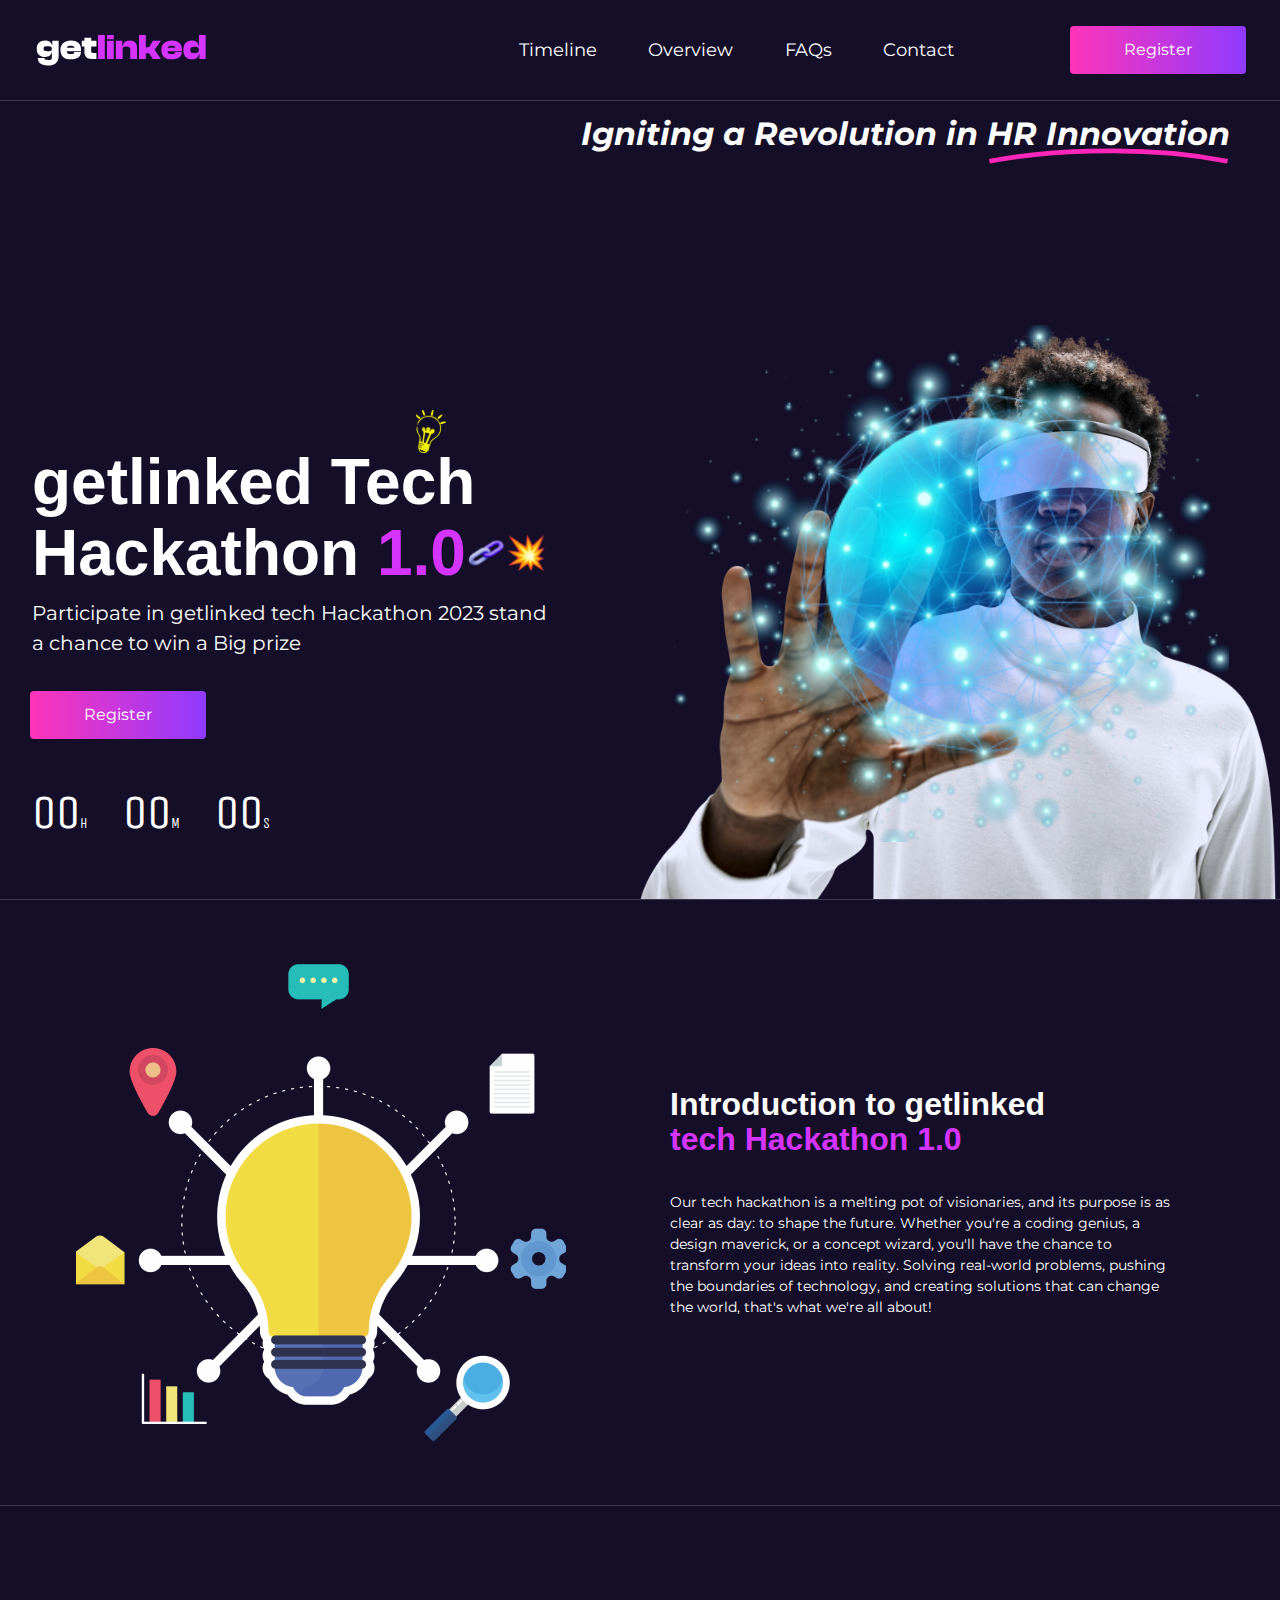
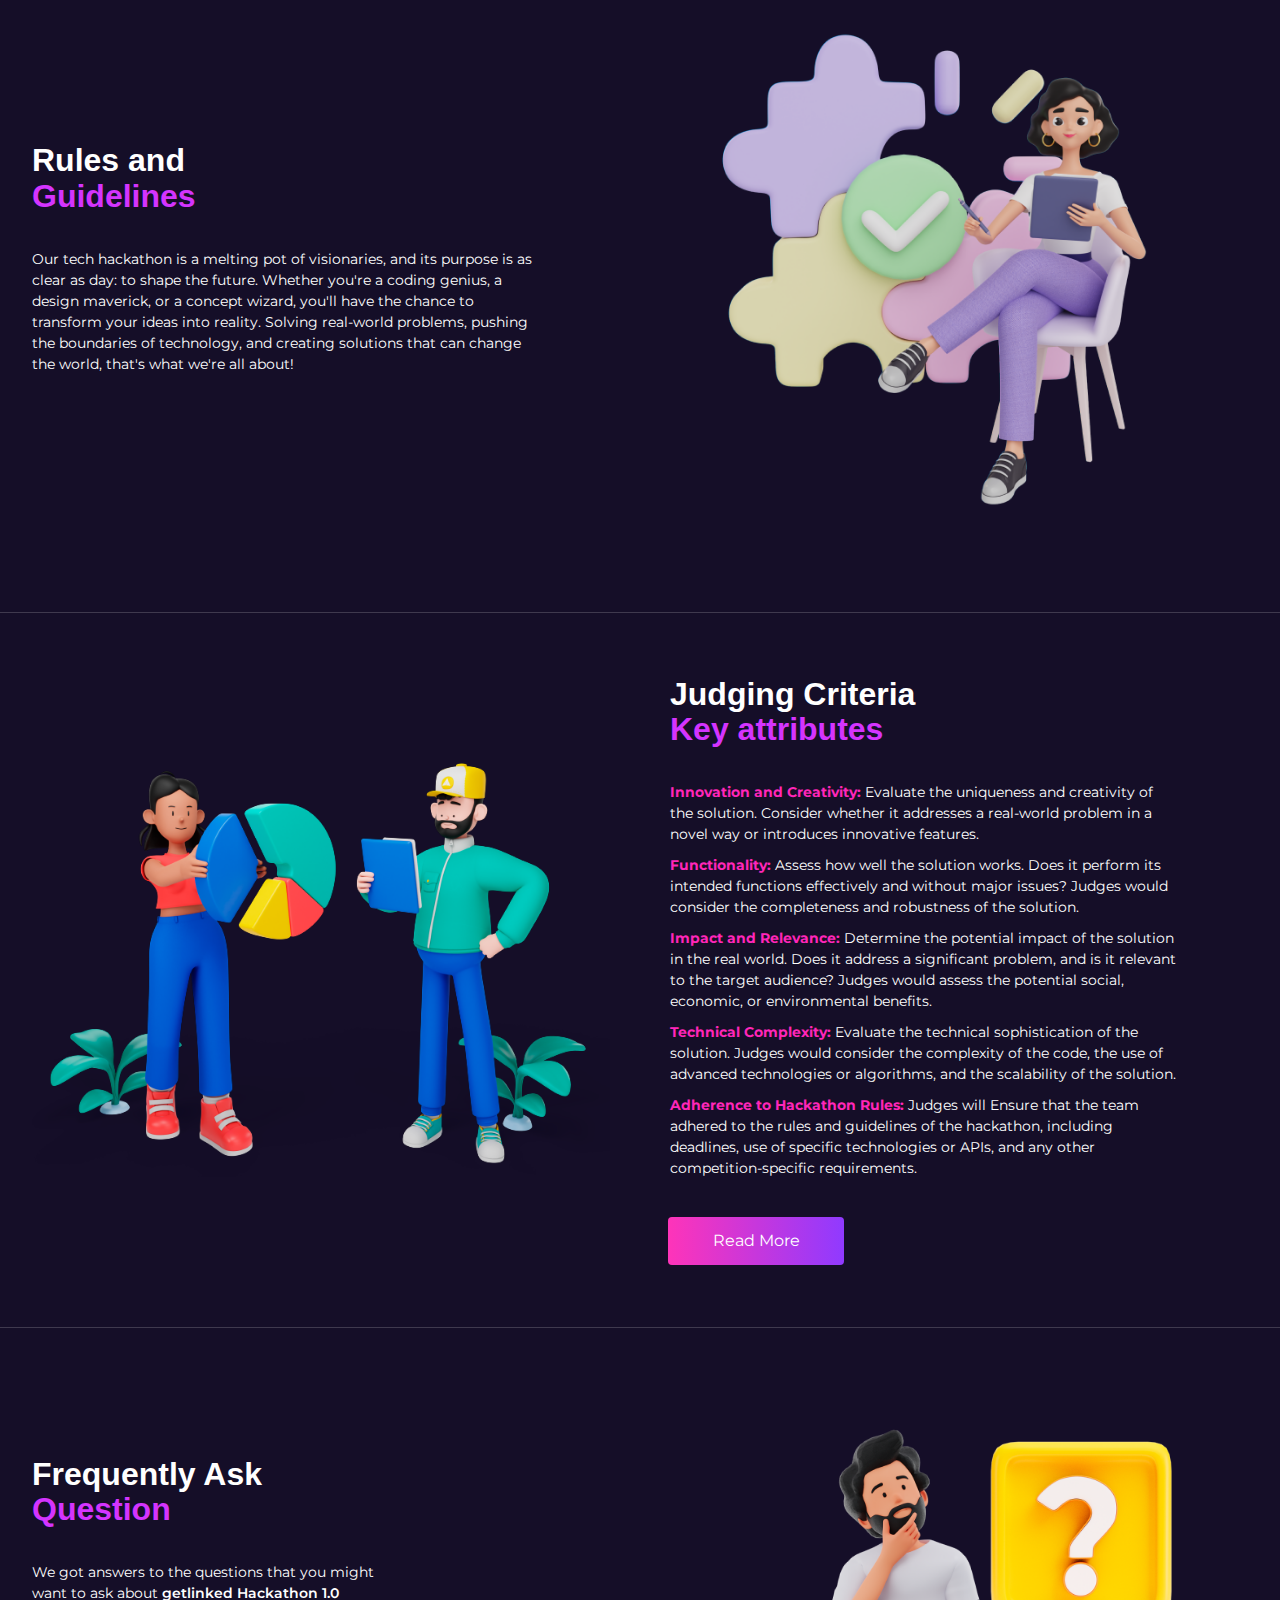
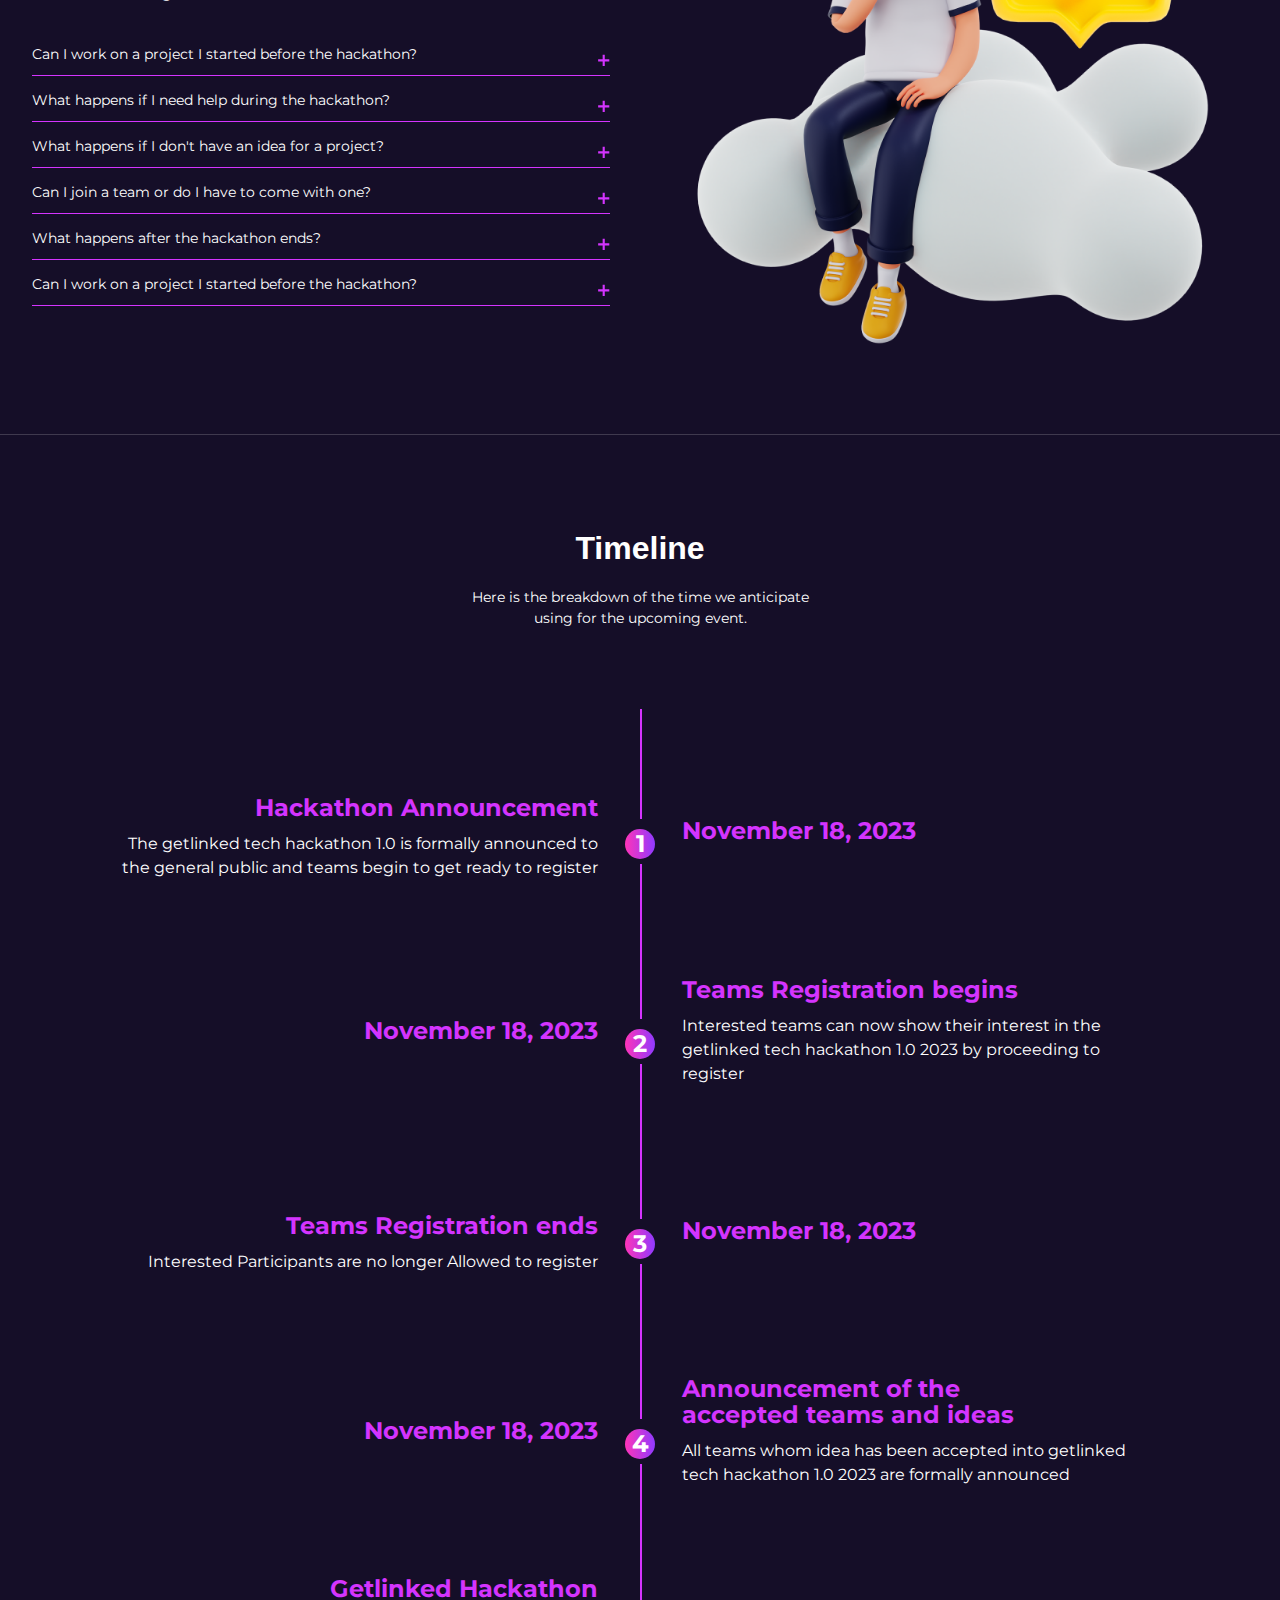
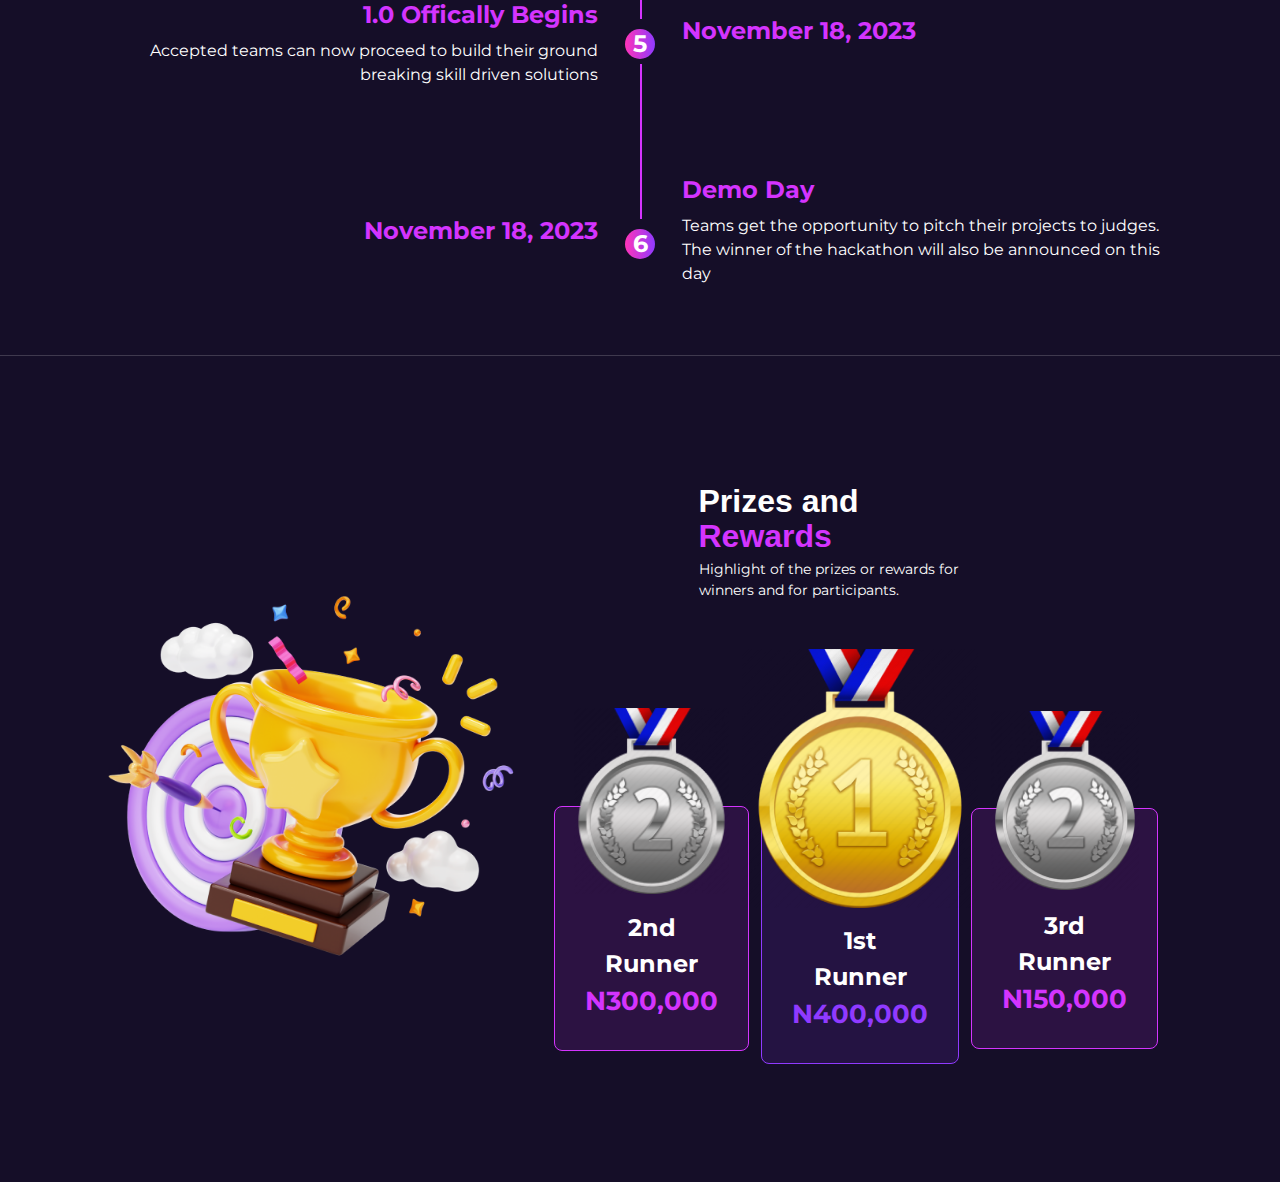
==== commit c6a1595f: "Finished styling of prizes section" ====
--- a/index.html
+++ b/index.html
@@ -387,6 +387,42 @@
           </div>
         </div>
       </section>
+      <section class="prizes">
+        <div class="prizes__content">
+          <h3 class="prizes__heading">
+            Prizes and<span class="prizes__heading--highlighted">Rewards</span>
+          </h3>
+          <p class="prizes__paragraph">
+            Highlight of the prizes or rewards for winners and for participants.
+          </p>
+        </div>
+        <div class="prizes__img-container">
+          <img src="./assets/images/prize.png" alt="" class="prizes__img" />
+        </div>
+        <div class="prizes__inner">
+          <div class="prizes__position">
+            <p class="prizes__title">
+              <span>2nd</span>
+              <span>Runner</span>
+              <span class="prizes__title--highlighted">N300,000</span>
+            </p>
+          </div>
+          <div class="prizes__position">
+            <p class="prizes__title">
+              <span>1st</span>
+              <span>Runner</span>
+              <span class="prizes__title--highlighted">N400,000</span>
+            </p>
+          </div>
+          <div class="prizes__position">
+            <p class="prizes__title">
+              <span>3rd</span>
+              <span>Runner</span>
+              <span class="prizes__title--highlighted">N150,000</span>
+            </p>
+          </div>
+        </div>
+      </section>
     </main>
   </body>
 </html>
--- a/assets/css/style.css
+++ b/assets/css/style.css
@@ -312,6 +312,47 @@
   }
   .timeline__event-container:nth-of-type(even) .timeline__date {
     text-align: end;
+  }
+}
+
+.prizes__heading {
+  font-family: "Clash Display", sans-serif;
+  font-weight: 700;
+  font-size: clamp(20px, 3.5vw, 32px);
+  text-align: center;
+}
+.prizes__heading--highlighted {
+  display: block;
+  color: #d434fe;
+}
+.prizes__paragraph {
+  font-family: "Montserrat", sans-serif;
+  font-weight: 400;
+  font-size: clamp(12px, 3.5vw, 14px);
+  text-align: center;
+  max-width: 35ch;
+}
+.prizes__title {
+  font-family: "Montserrat", sans-serif;
+  font-weight: 700;
+  font-size: clamp(12px, 2vw, 24px);
+  text-align: center;
+}
+.prizes__title--highlighted {
+  color: #d434fe;
+}
+.prizes__position:nth-of-type(2) .prizes__title--highlighted {
+  color: #903aff;
+}
+@media screen and (min-width: 48rem) {
+  .prizes__heading {
+    text-align: left;
+  }
+  .prizes__paragraph {
+    text-align: left;
+  }
+  .prizes__title--highlighted {
+    font-size: clamp(18px, 2vw, 32px);
   }
 }
 
@@ -1118,6 +1159,137 @@
   }
 }
 
+.prizes {
+  display: grid;
+  grid-template-columns: auto;
+  grid-template-rows: repeat(2, auto);
+  row-gap: 40px;
+  padding: 4rem 0rem;
+}
+.prizes__content {
+  grid-column: 1/2;
+  grid-row: 1/2;
+  margin-inline: auto;
+}
+.prizes__heading {
+  margin-bottom: 5px;
+}
+.prizes__img-container {
+  grid-column: 1/2;
+  grid-row: 2/3;
+  margin-inline: auto;
+  width: min(100%, 270px);
+}
+.prizes__img {
+  margin-inline: auto;
+}
+.prizes__inner {
+  grid-column: 1/2;
+  grid-row: 3/4;
+  display: flex;
+  flex-direction: row;
+  align-items: center;
+  justify-content: center;
+  gap: 12px;
+  margin-top: 25%;
+  margin-inline: auto;
+}
+.prizes__position {
+  position: relative;
+  display: flex;
+  flex-direction: column;
+  align-items: center;
+  justify-content: center;
+  min-height: 125px;
+  min-width: 90px;
+  padding: 10px;
+  border-radius: 8px;
+  border: 1px solid #d434fe;
+  background-color: rgba(212, 52, 254, 0.12);
+}
+.prizes__position::before {
+  position: absolute;
+  content: "";
+  top: -45%;
+  width: 80%;
+  aspect-ratio: 2/3;
+  background-image: url(../images/position2.png);
+  background-size: 120%;
+  background-position: center;
+  background-repeat: no-repeat;
+}
+.prizes__position:nth-of-type(2) {
+  transform: translateY(10px);
+  border-color: #903aff;
+  background-color: rgba(144, 58, 255, 0.12);
+}
+.prizes__position:nth-of-type(2)::before {
+  top: -85%;
+  width: 120%;
+  aspect-ratio: 2/3;
+  background-image: url(../images/position1.png);
+  background-size: 110%;
+}
+.prizes__title {
+  margin-top: 50%;
+}
+.prizes__title > span {
+  display: block;
+}
+.prizes__position:nth-of-type(2) .prizes__title {
+  margin-top: 30%;
+}
+@media screen and (min-width: 48rem) {
+  .prizes {
+    display: grid;
+    grid-template-columns: 40% 60%;
+    grid-template-rows: repeat(2, max-content);
+    padding: 6rem 2rem;
+  }
+  .prizes__content {
+    grid-column: 2/3;
+    grid-row: 1/2;
+  }
+  .prizes__img-container {
+    grid-column: 1/2;
+    grid-row: 1/3;
+    display: flex;
+    flex-direction: column;
+    align-items: center;
+    justify-content: center;
+  }
+  .prizes__inner {
+    grid-column: 2/3;
+    grid-row: 2/3;
+  }
+  .prizes__position {
+    padding: 20px;
+  }
+  .prizes__position::before {
+    top: -50%;
+  }
+  .prizes__position:nth-of-type(2)::before {
+    top: -85%;
+  }
+  .prizes__title {
+    margin-top: 55%;
+  }
+  .prizes__position:nth-of-type(2) .prizes__title {
+    margin-top: 58%;
+  }
+}
+@media screen and (min-width: 64rem) {
+  .prizes {
+    padding: 8rem 100px;
+  }
+  .prizes__img-container {
+    width: 100%;
+  }
+  .prizes__position {
+    padding: 30px;
+  }
+}
+
 /* Styling Ends */
 /* Contact Page styling */
 /* Styling Ends */
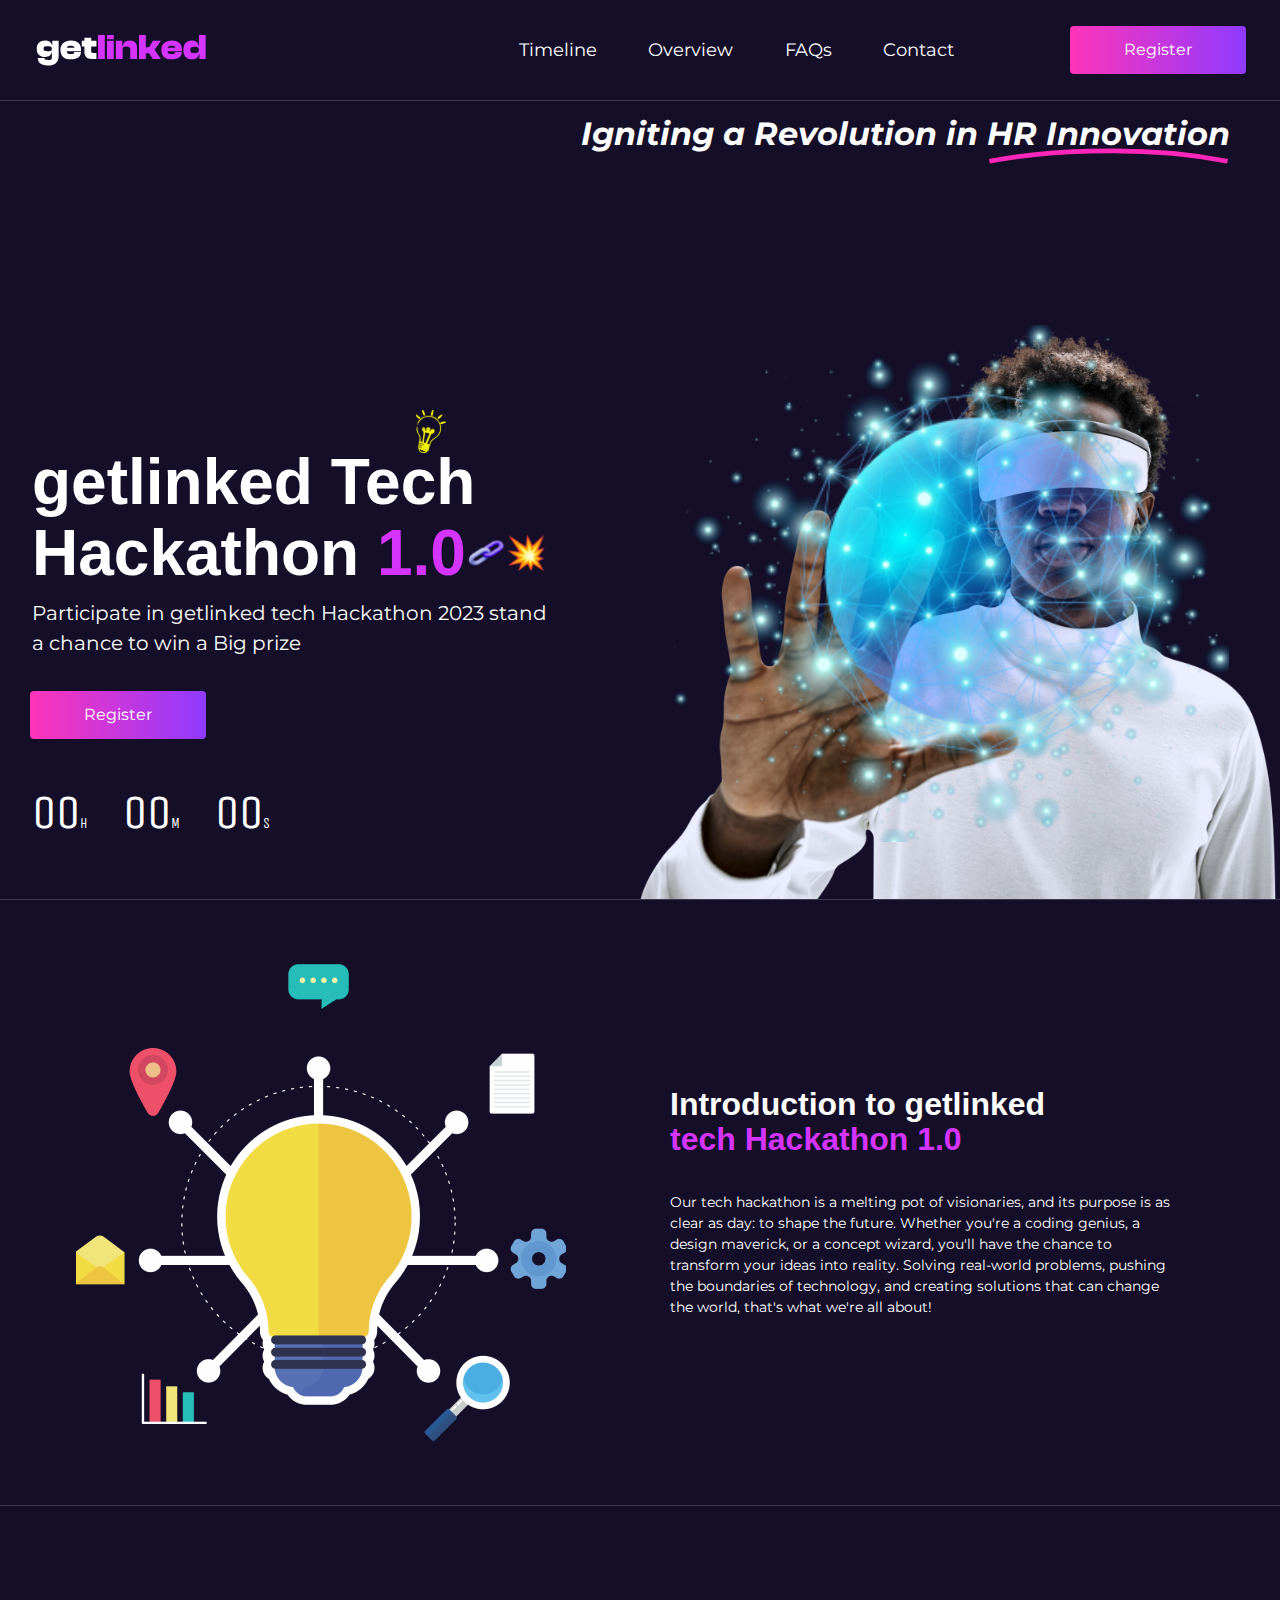
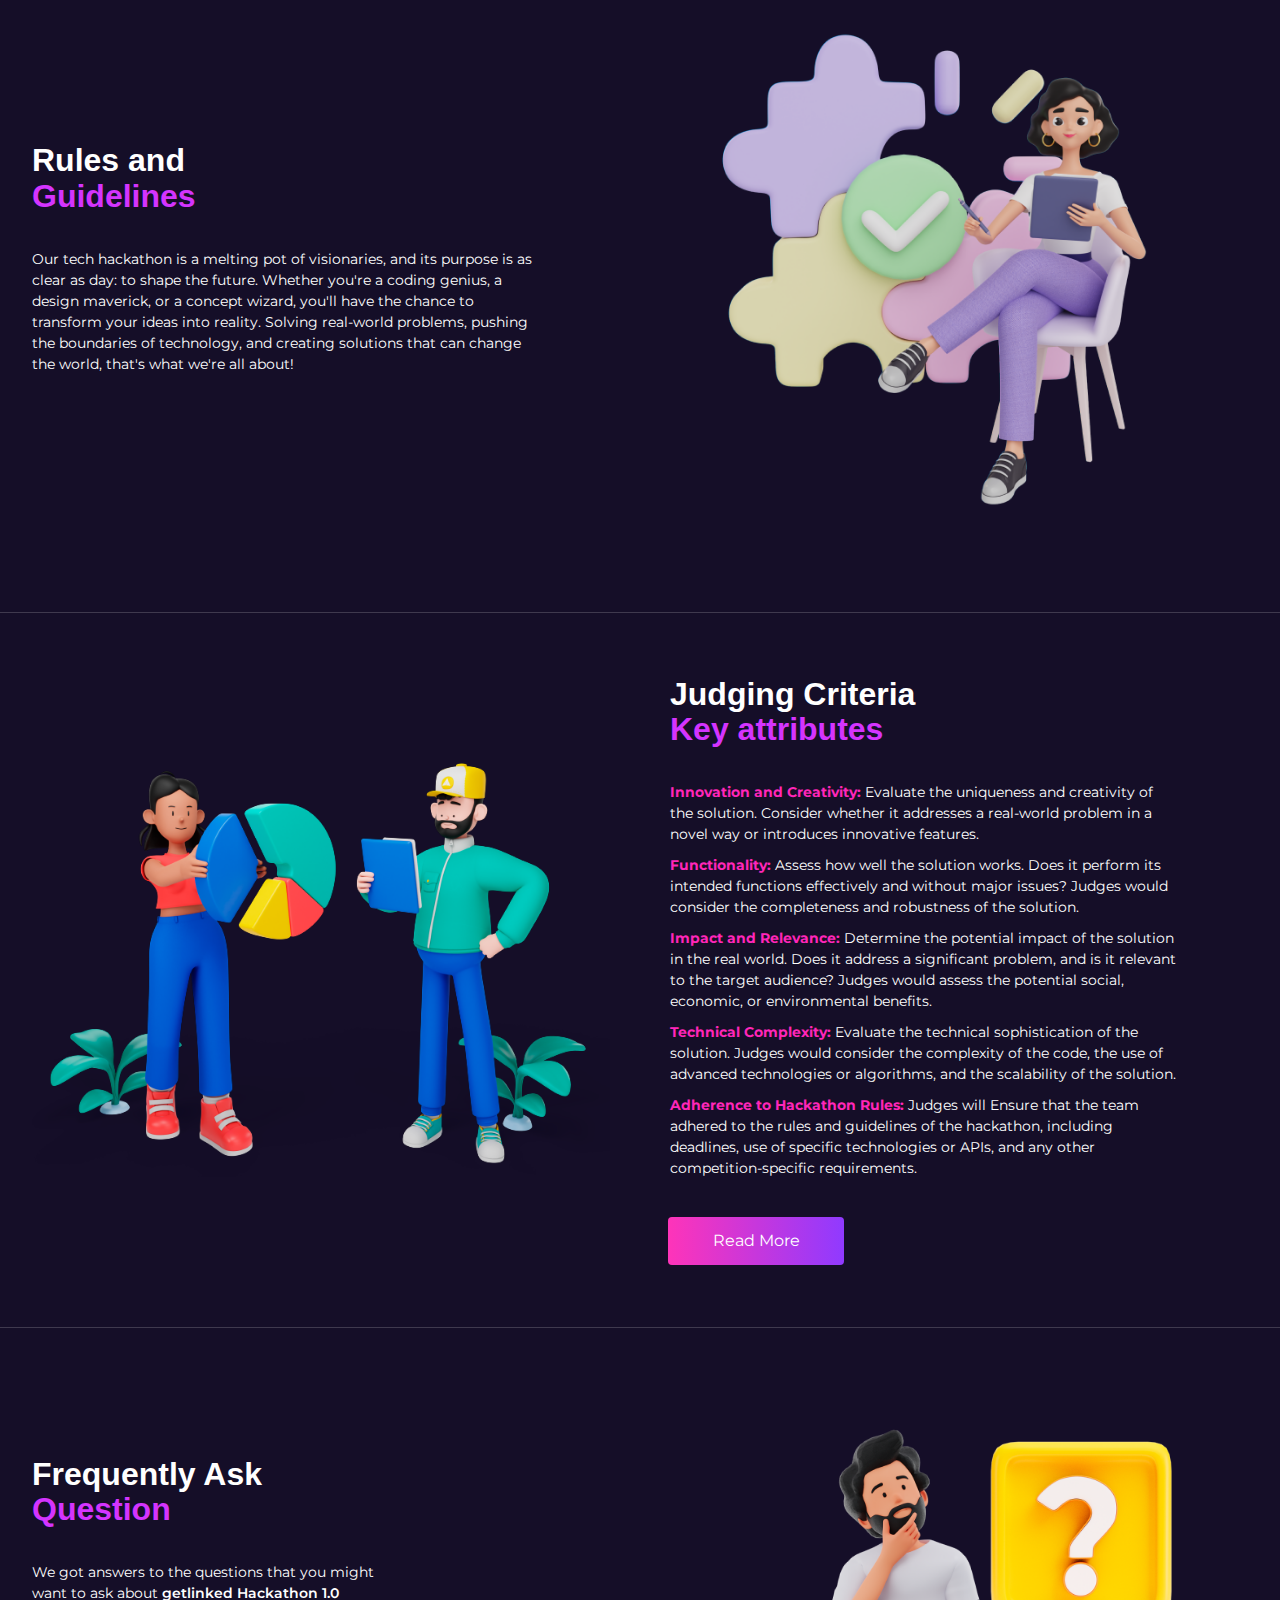
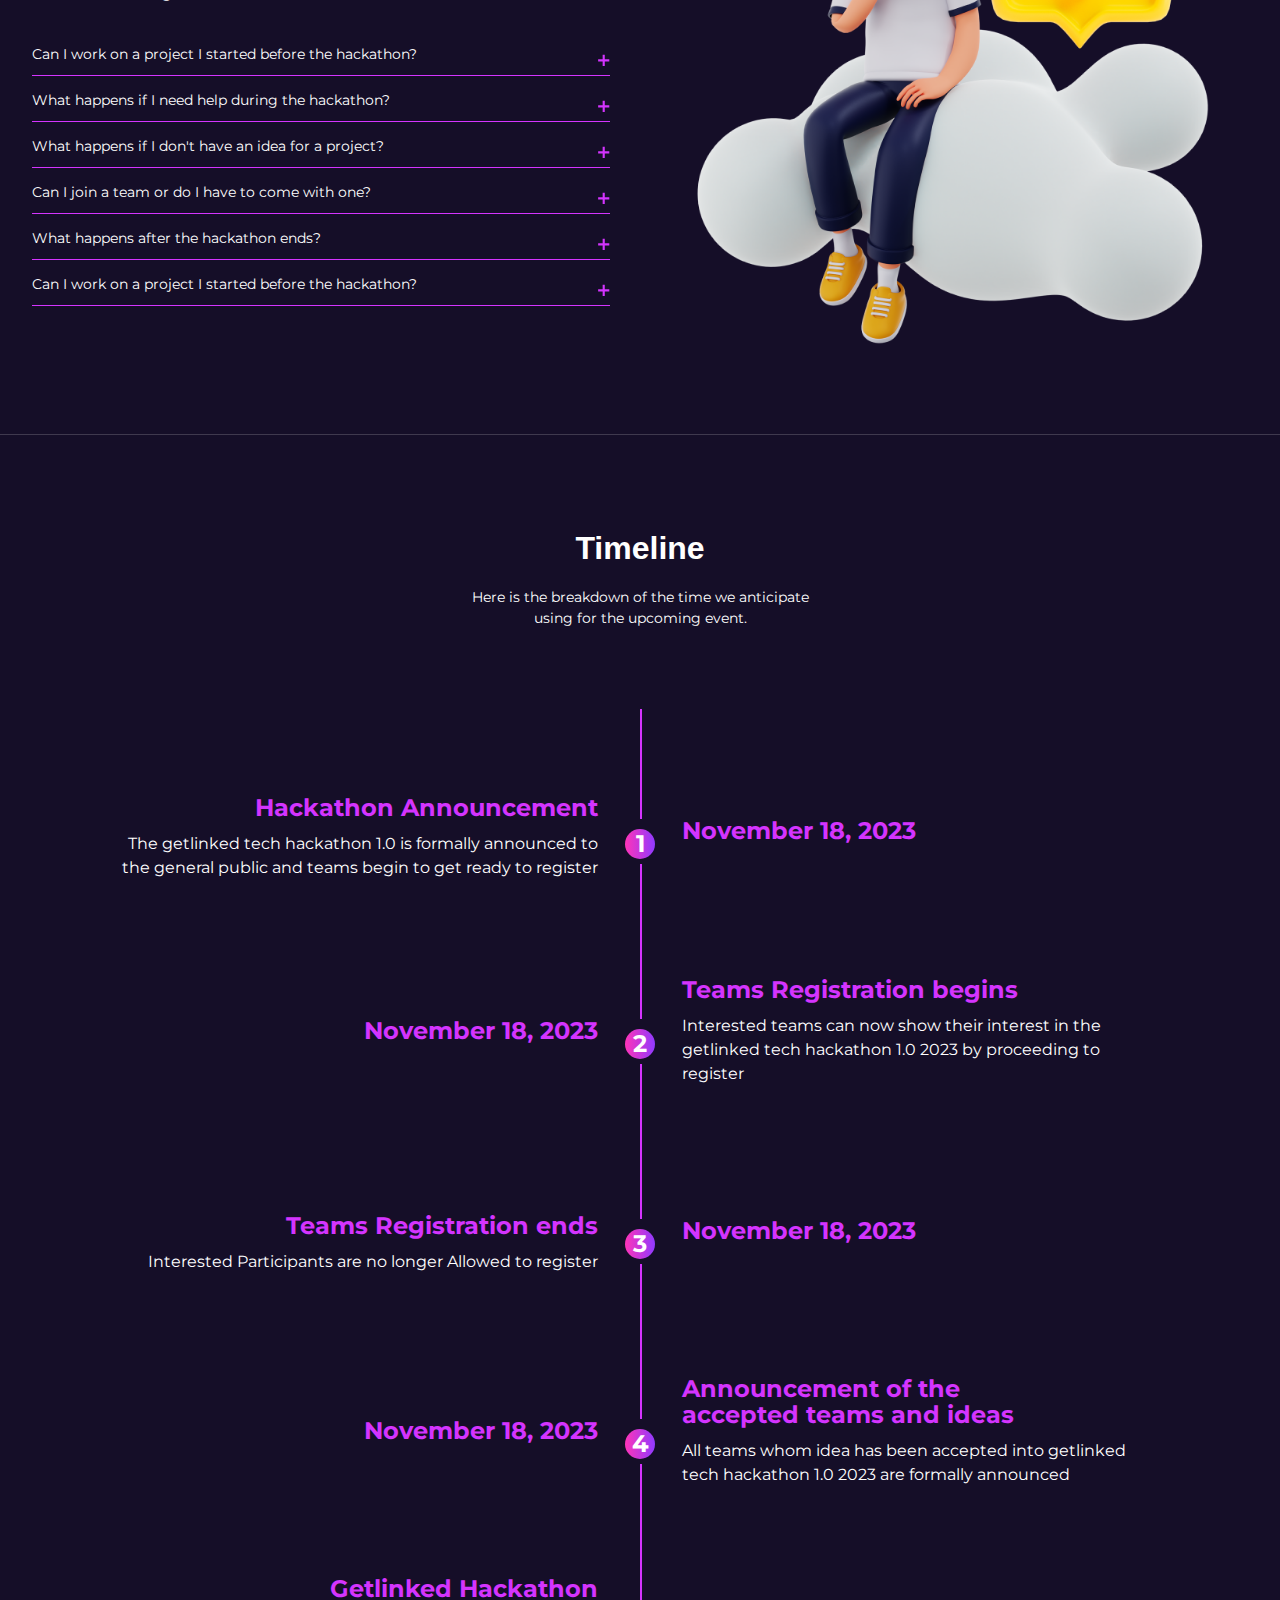
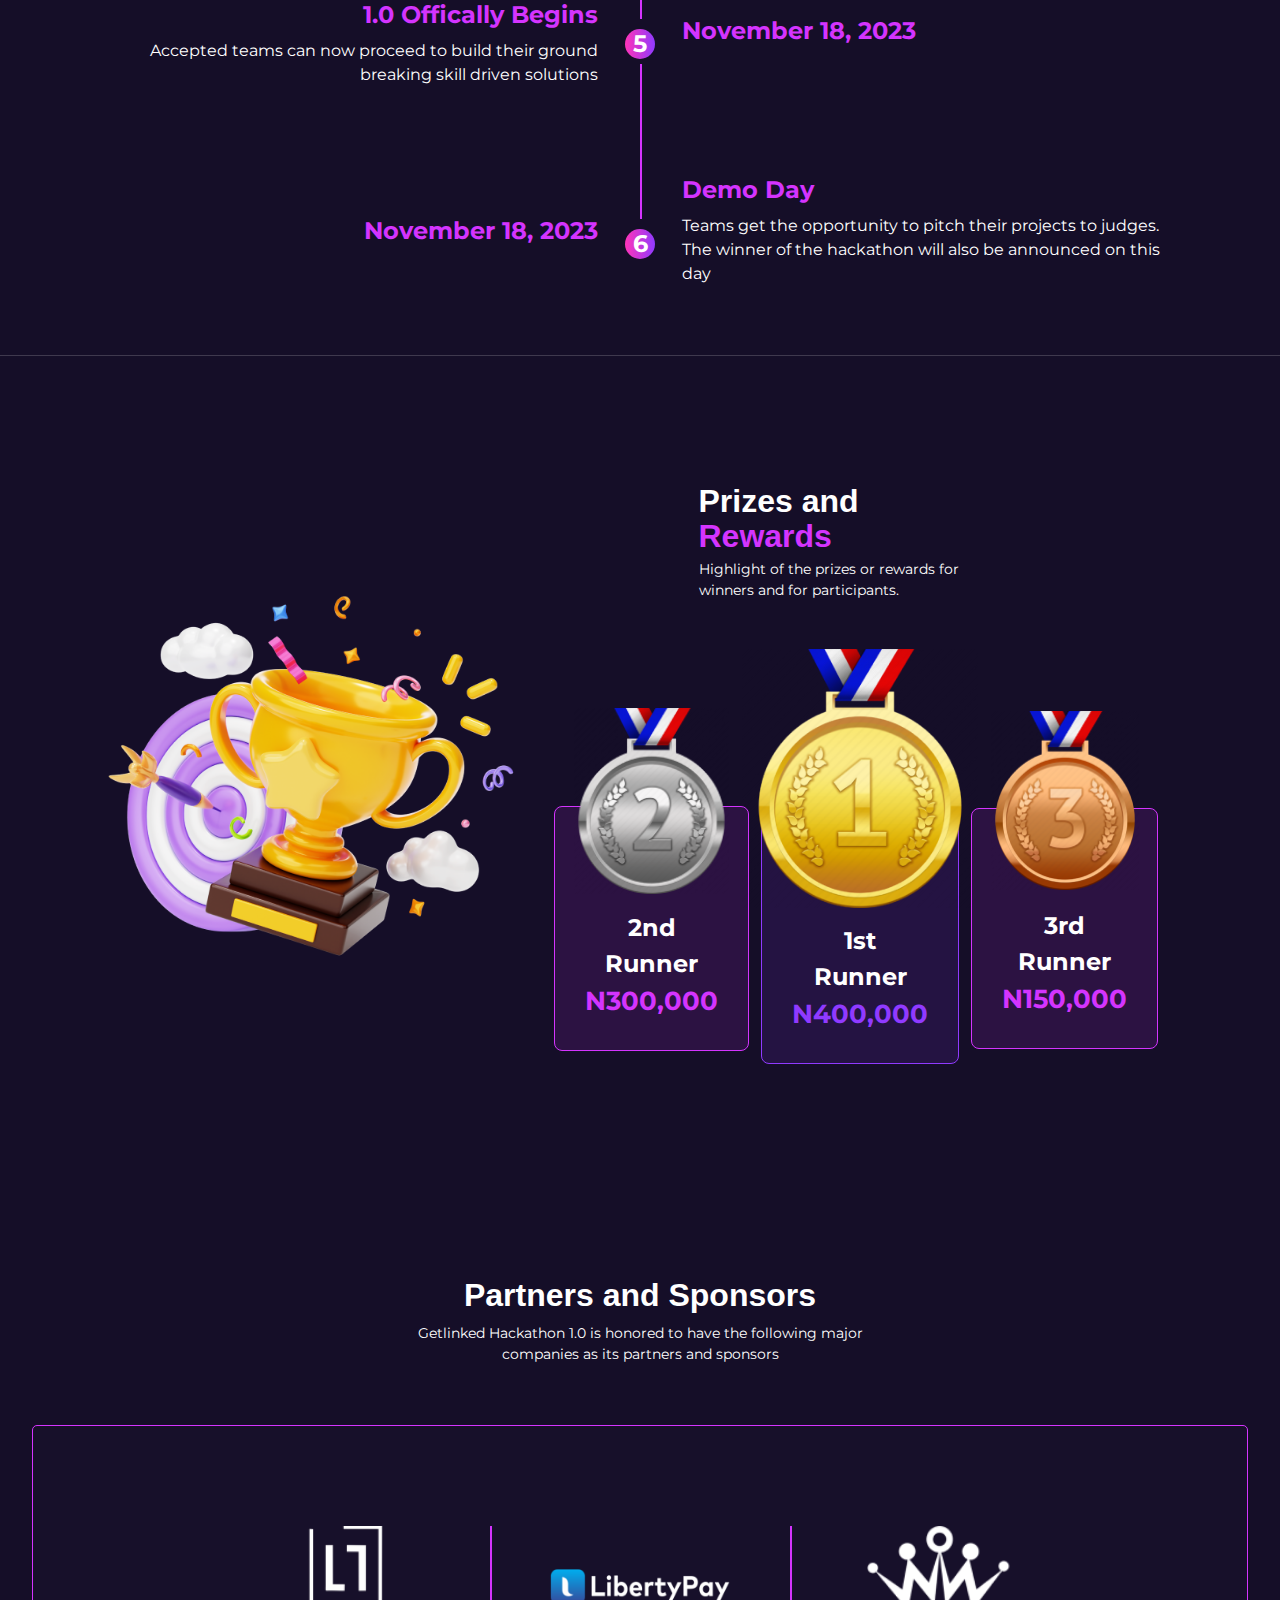
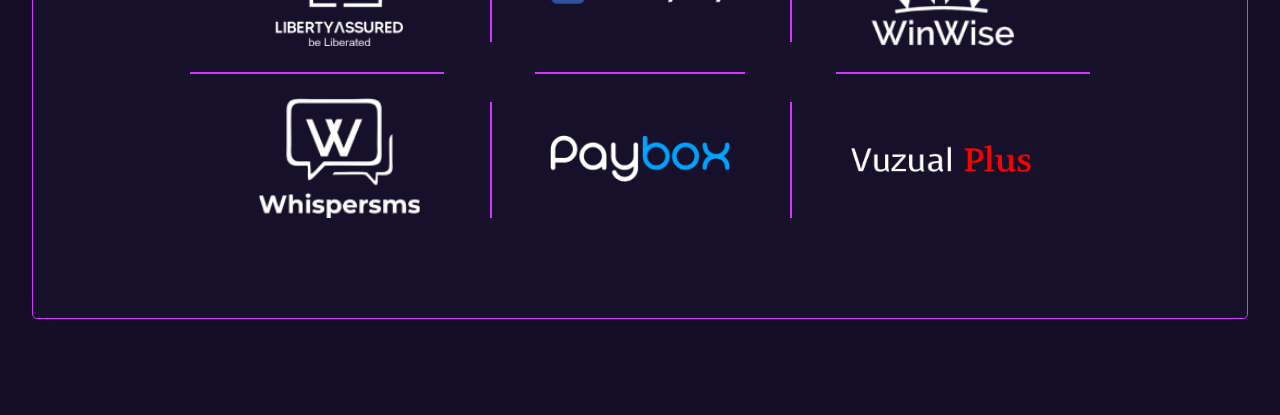
==== commit 3affa5de: "Finished styling of partners section" ====
--- a/index.html
+++ b/index.html
@@ -423,6 +423,53 @@
           </div>
         </div>
       </section>
+      <section class="partners">
+        <h3 class="partners__heading">Partners and Sponsors</h3>
+        <p class="partners__paragraph">
+          Getlinked Hackathon 1.0 is honored to have the following major
+          companies as its partners and sponsors
+        </p>
+        <div class="partners__inner">
+          <div class="partners__logos">
+            <div class="partners__logo-container">
+              <img
+                src="./assets/images/Liberty company.png"
+                alt=""
+                class="partners__logo" />
+            </div>
+            <div class="partners__logo-container">
+              <img
+                src="./assets/images/Liberty Pay.png"
+                alt=""
+                class="partners__logo" />
+            </div>
+            <div class="partners__logo-container">
+              <img
+                src="./assets/images/Winwise logo.png"
+                alt=""
+                class="partners__logo" />
+            </div>
+            <div class="partners__logo-container">
+              <img
+                src="./assets/images/wisper logo.png"
+                alt=""
+                class="partners__logo" />
+            </div>
+            <div class="partners__logo-container">
+              <img
+                src="./assets/images/Paybox.png"
+                alt=""
+                class="partners__logo" />
+            </div>
+            <div class="partners__logo-container">
+              <img
+                src="./assets/images/Vuzual Plus.png"
+                alt=""
+                class="partners__logo" />
+            </div>
+          </div>
+        </div>
+      </section>
     </main>
   </body>
 </html>
--- a/assets/css/style.css
+++ b/assets/css/style.css
@@ -354,6 +354,20 @@
   .prizes__title--highlighted {
     font-size: clamp(18px, 2vw, 32px);
   }
+}
+
+.partners__heading {
+  font-family: "Clash Display", sans-serif;
+  font-weight: 700;
+  font-size: clamp(20px, 3.5vw, 32px);
+  text-align: center;
+}
+.partners__paragraph {
+  font-family: "Montserrat", sans-serif;
+  font-weight: 400;
+  font-size: clamp(12px, 3.5vw, 14px);
+  text-align: center;
+  max-width: 55ch;
 }
 
 /* Styling Ends */
@@ -1230,6 +1244,9 @@
   background-image: url(../images/position1.png);
   background-size: 110%;
 }
+.prizes__position:nth-of-type(3)::before {
+  background-image: url(../images/position3.png);
+}
 .prizes__title {
   margin-top: 50%;
 }
@@ -1290,6 +1307,140 @@
   }
 }
 
+.partners {
+  display: flex;
+  flex-direction: column;
+  align-items: center;
+  justify-content: center;
+  padding: 4rem 2rem;
+}
+.partners__heading {
+  margin-bottom: 5px;
+}
+.partners__inner {
+  display: flex;
+  flex-direction: column;
+  align-items: center;
+  justify-content: center;
+  width: 100%;
+  padding: 30px 15px;
+  margin-top: 40px;
+  border-radius: 5px;
+  border: 1px solid #d434fe;
+  background: rgba(255, 255, 255, 0.01);
+}
+.partners__logos {
+  display: grid;
+  grid-template-columns: repeat(3, 1fr);
+  grid-template-rows: repeat(2, 1fr);
+  gap: 2px;
+  width: min(100%, 900px);
+}
+.partners__logo-container {
+  position: relative;
+  display: flex;
+  flex-direction: column;
+  align-items: center;
+  justify-content: center;
+}
+.partners__logo-container:nth-of-type(1), .partners__logo-container:nth-of-type(2), .partners__logo-container:nth-of-type(3) {
+  padding: 0 10px 8px;
+}
+.partners__logo-container:nth-of-type(4), .partners__logo-container:nth-of-type(5), .partners__logo-container:nth-of-type(6) {
+  padding: 8px 10px 0;
+}
+.partners__logo-container::before, .partners__logo-container::after {
+  position: absolute;
+  content: "";
+  background-color: #d434fe;
+}
+.partners__logo-container:nth-of-type(1)::before, .partners__logo-container:nth-of-type(2)::before, .partners__logo-container:nth-of-type(4)::before, .partners__logo-container:nth-of-type(5)::before {
+  right: -3px;
+  height: 80%;
+  width: 2px;
+}
+.partners__logo-container:nth-of-type(1)::before, .partners__logo-container:nth-of-type(2)::before {
+  top: 0;
+}
+.partners__logo-container:nth-of-type(4)::before, .partners__logo-container:nth-of-type(5)::before {
+  bottom: 0;
+}
+.partners__logo-container:nth-of-type(1)::after, .partners__logo-container:nth-of-type(2)::after, .partners__logo-container:nth-of-type(3)::after {
+  bottom: -3px;
+  height: 2px;
+  width: 85%;
+}
+.partners__logo-container:nth-of-type(2)::after {
+  width: 70%;
+}
+.partners__logo-container:nth-of-type(1)::after {
+  left: 0;
+}
+.partners__logo-container:nth-of-type(3)::after {
+  right: 0;
+}
+.partners__logo {
+  width: 100%;
+  max-width: 56px;
+  aspect-ratio: 3/2;
+  -o-object-fit: contain;
+     object-fit: contain;
+}
+@media screen and (min-width: 48rem) {
+  .partners {
+    padding: 6em 2rem;
+  }
+  .partners__heading {
+    margin-bottom: 10px;
+  }
+  .partners__inner {
+    margin-top: 60px;
+    padding: 80px 100px;
+  }
+  .partners__logo-container:nth-of-type(1), .partners__logo-container:nth-of-type(2), .partners__logo-container:nth-of-type(3) {
+    padding: 0 20px 15px;
+  }
+  .partners__logo-container:nth-of-type(4), .partners__logo-container:nth-of-type(5), .partners__logo-container:nth-of-type(6) {
+    padding: 15px 20px 0;
+  }
+  .partners__logo {
+    max-width: 110px;
+  }
+}
+@media screen and (min-width: 64rem) {
+  .partners__inner {
+    margin-top: 60px;
+    padding: 100px 120px;
+  }
+  .partners__logo-container:nth-of-type(1), .partners__logo-container:nth-of-type(2), .partners__logo-container:nth-of-type(3) {
+    padding: 0 35px 25px;
+  }
+  .partners__logo-container:nth-of-type(4), .partners__logo-container:nth-of-type(5), .partners__logo-container:nth-of-type(6) {
+    padding: 25px 35px 0;
+  }
+  .partners__logo {
+    max-width: 180px;
+  }
+}
+@media screen and (min-width: 87.5rem) {
+  .partners {
+    padding: 8rem 100px;
+  }
+  .partners__inner {
+    margin-top: 100px;
+    padding: 130px 150px;
+  }
+  .partners:nth-of-type(1), .partners:nth-of-type(2), .partners:nth-of-type(3) {
+    padding: 0 55px 45px;
+  }
+  .partners:nth-of-type(4), .partners:nth-of-type(5), .partners:nth-of-type(6) {
+    padding: 45px 55px 0;
+  }
+  .partners__logo {
+    max-width: 230px;
+  }
+}
+
 /* Styling Ends */
 /* Contact Page styling */
 /* Styling Ends */
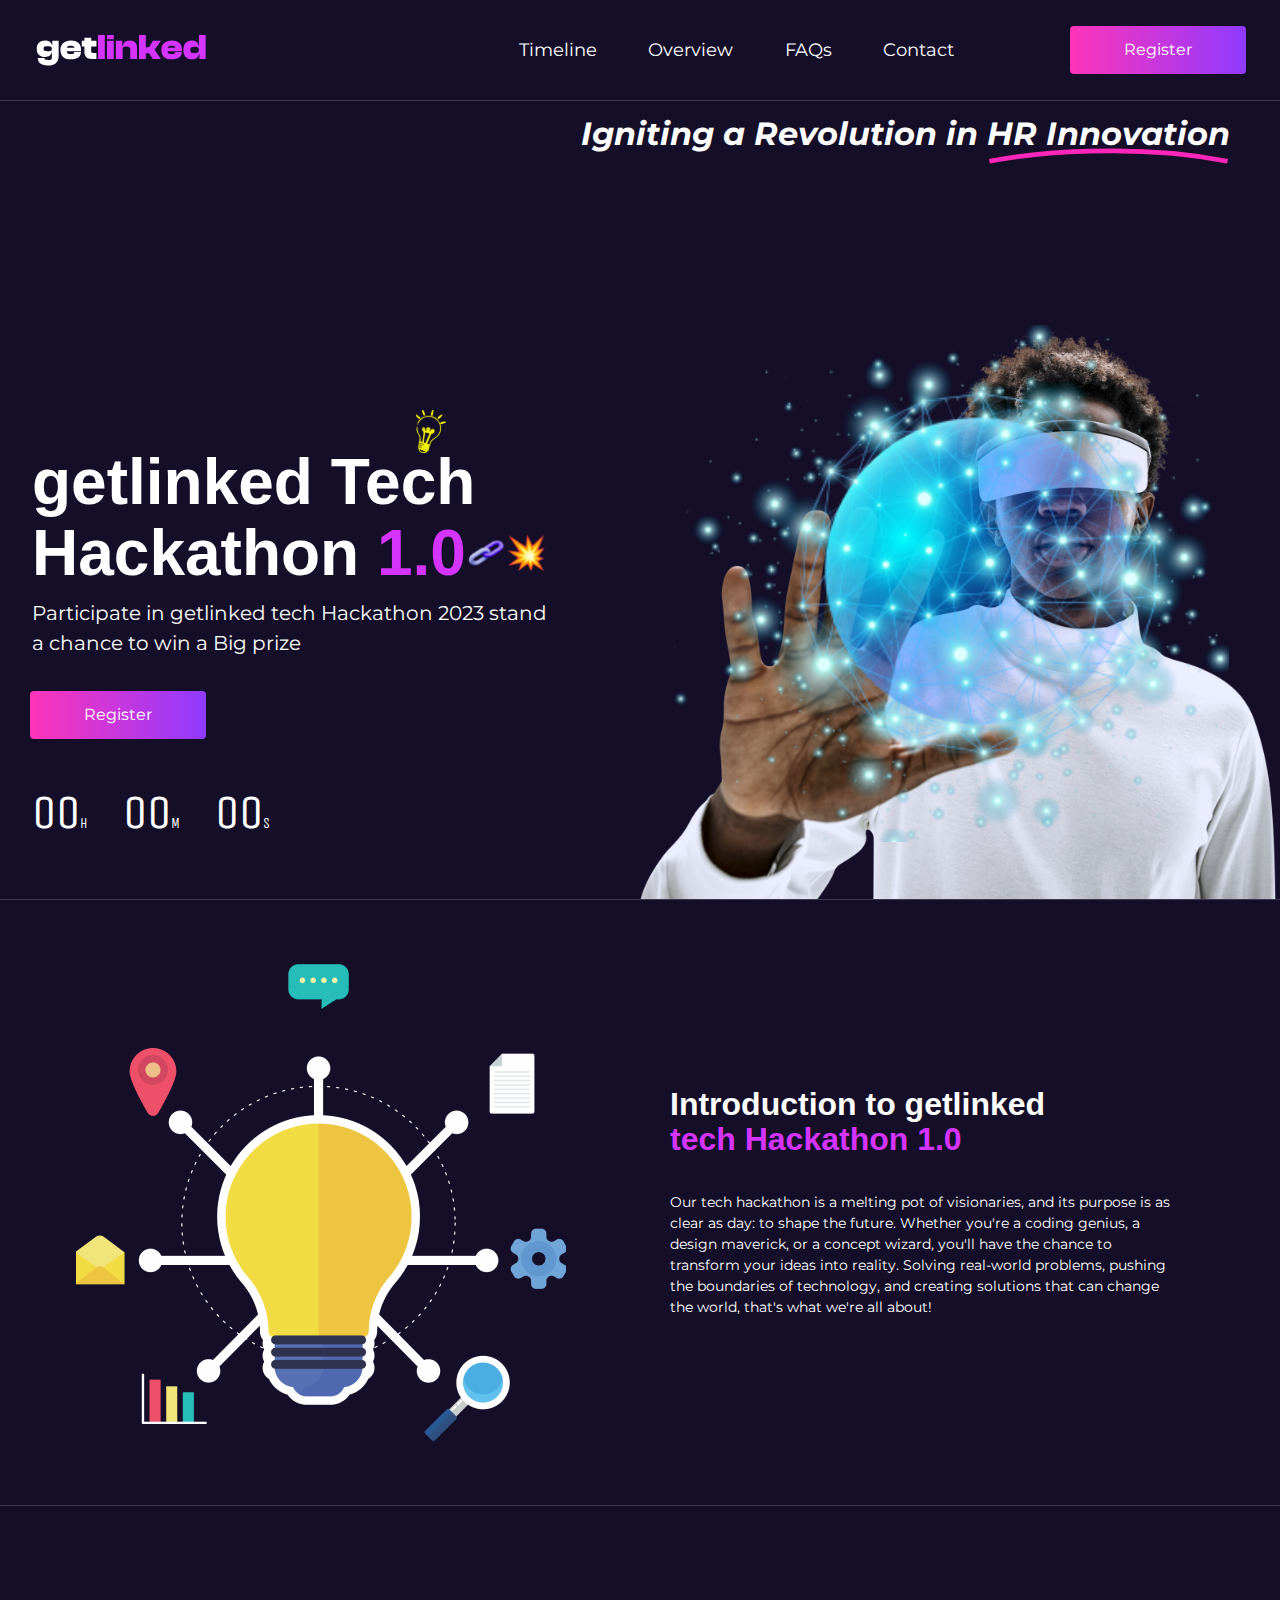
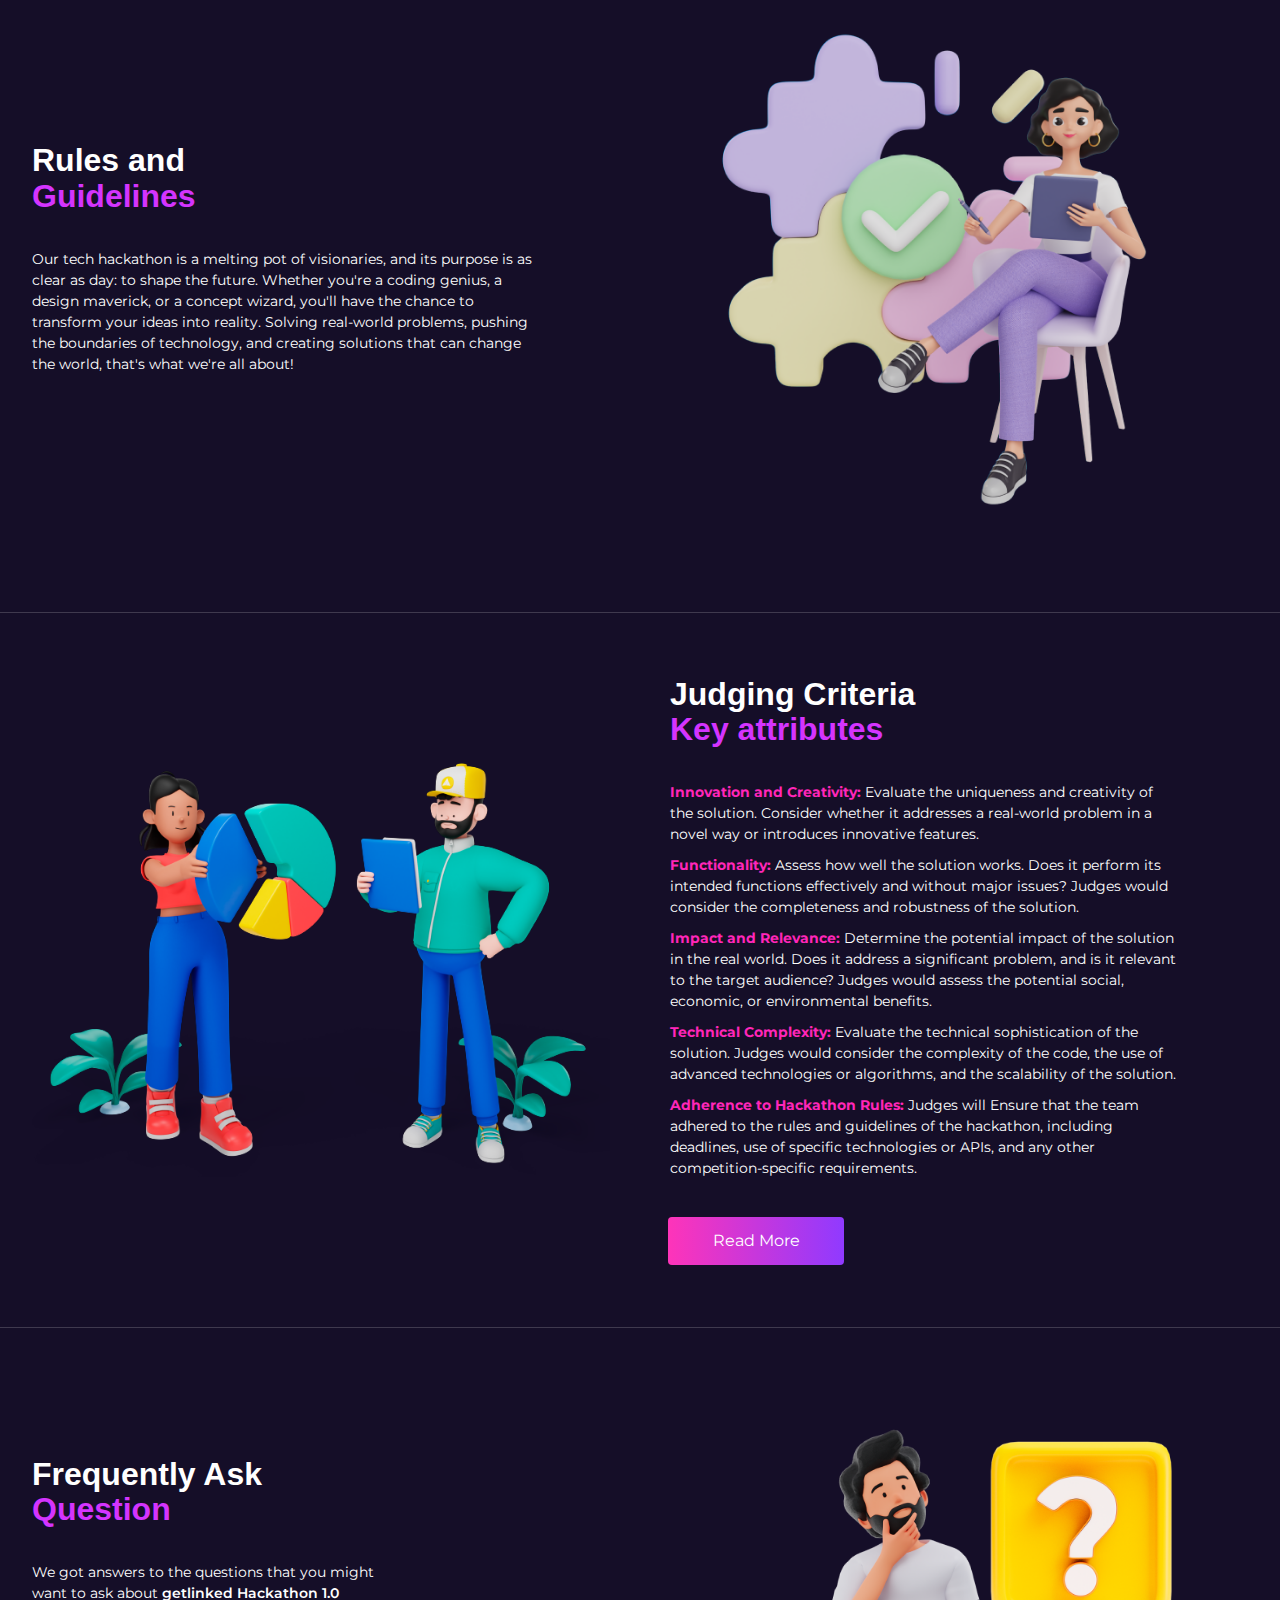
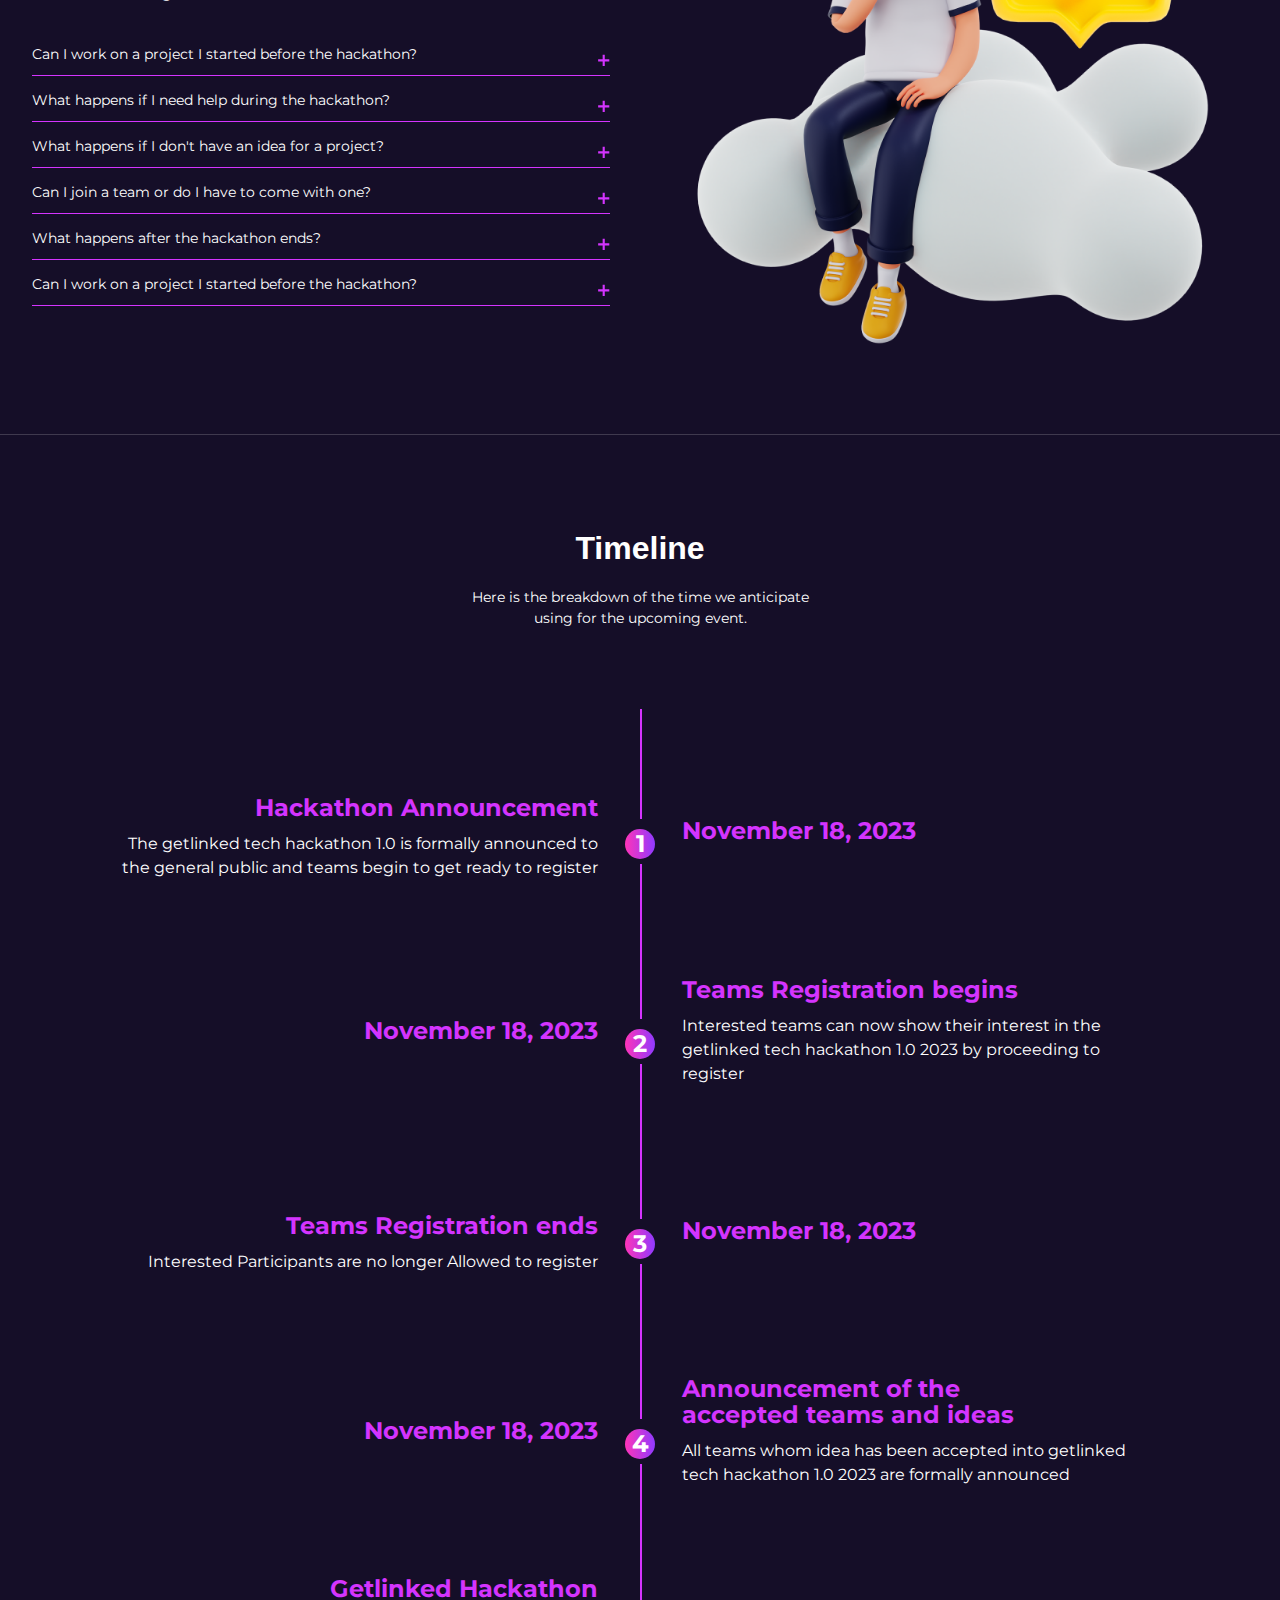
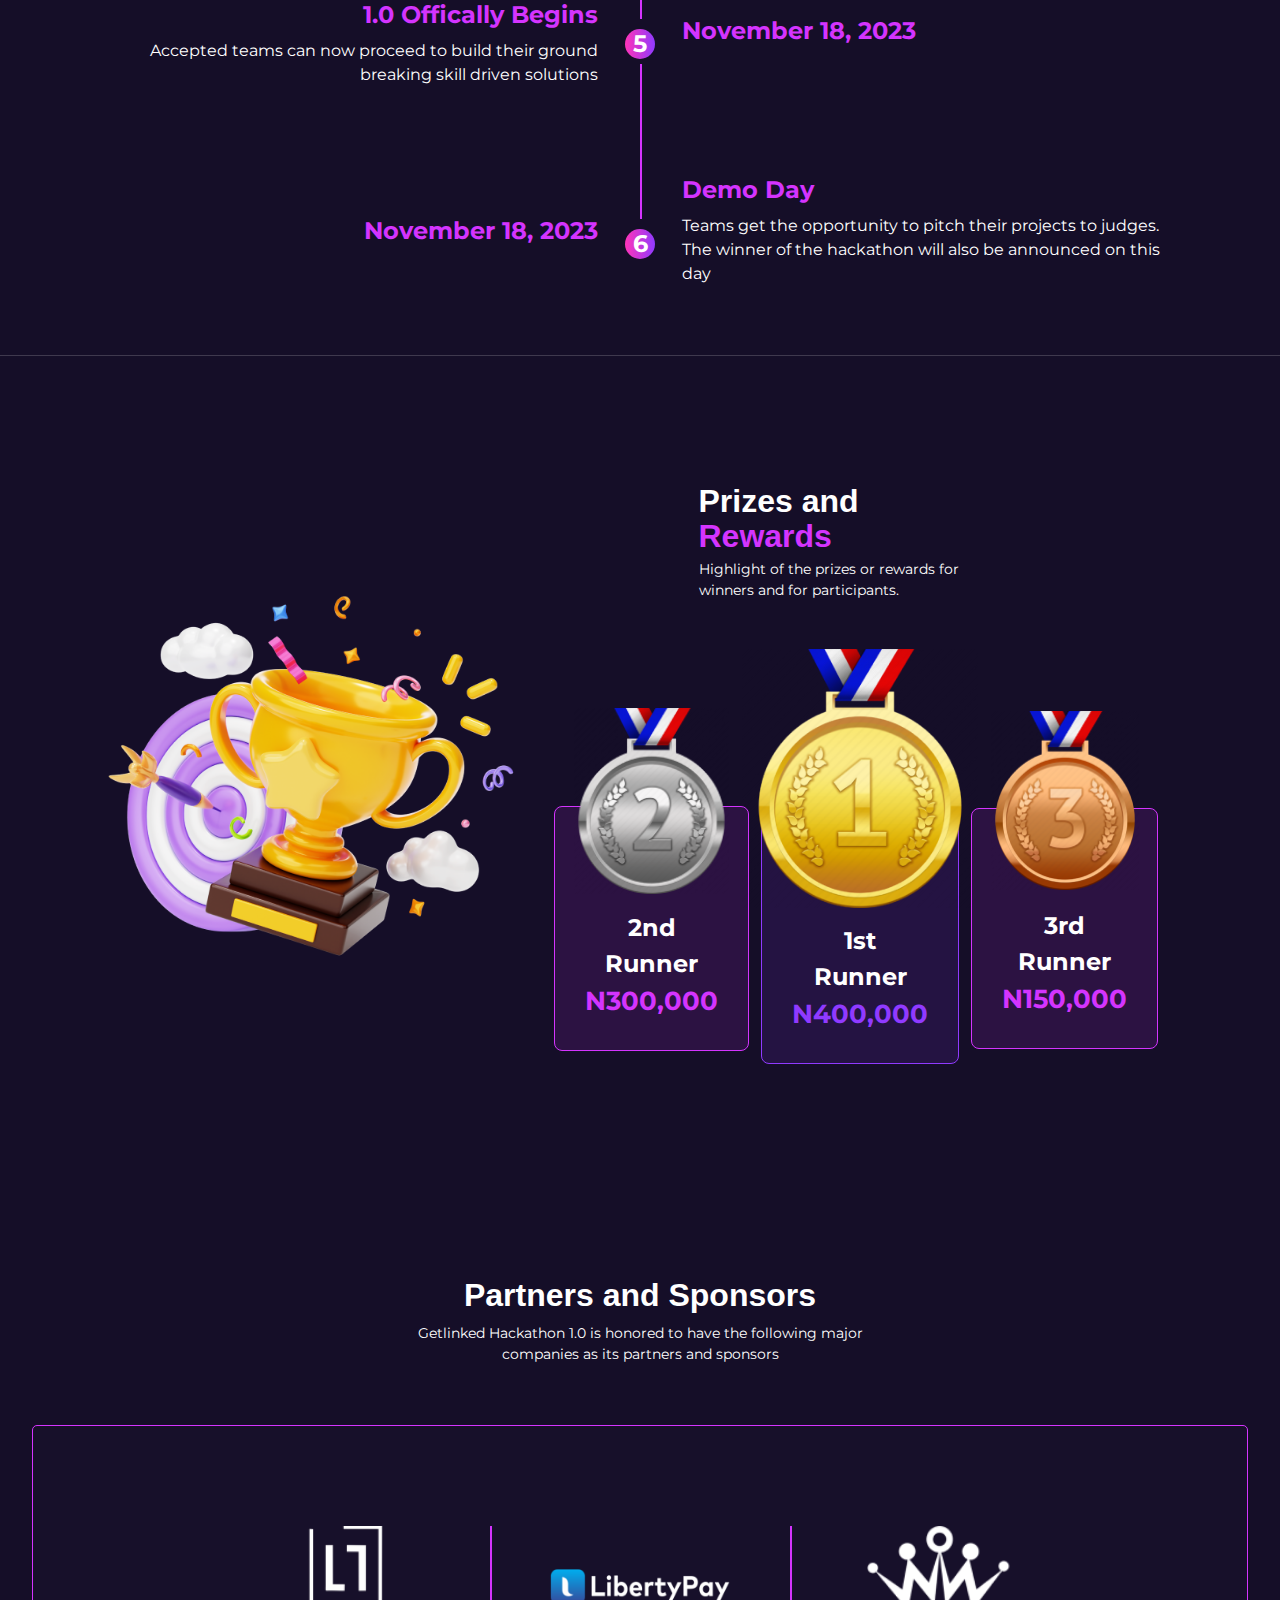
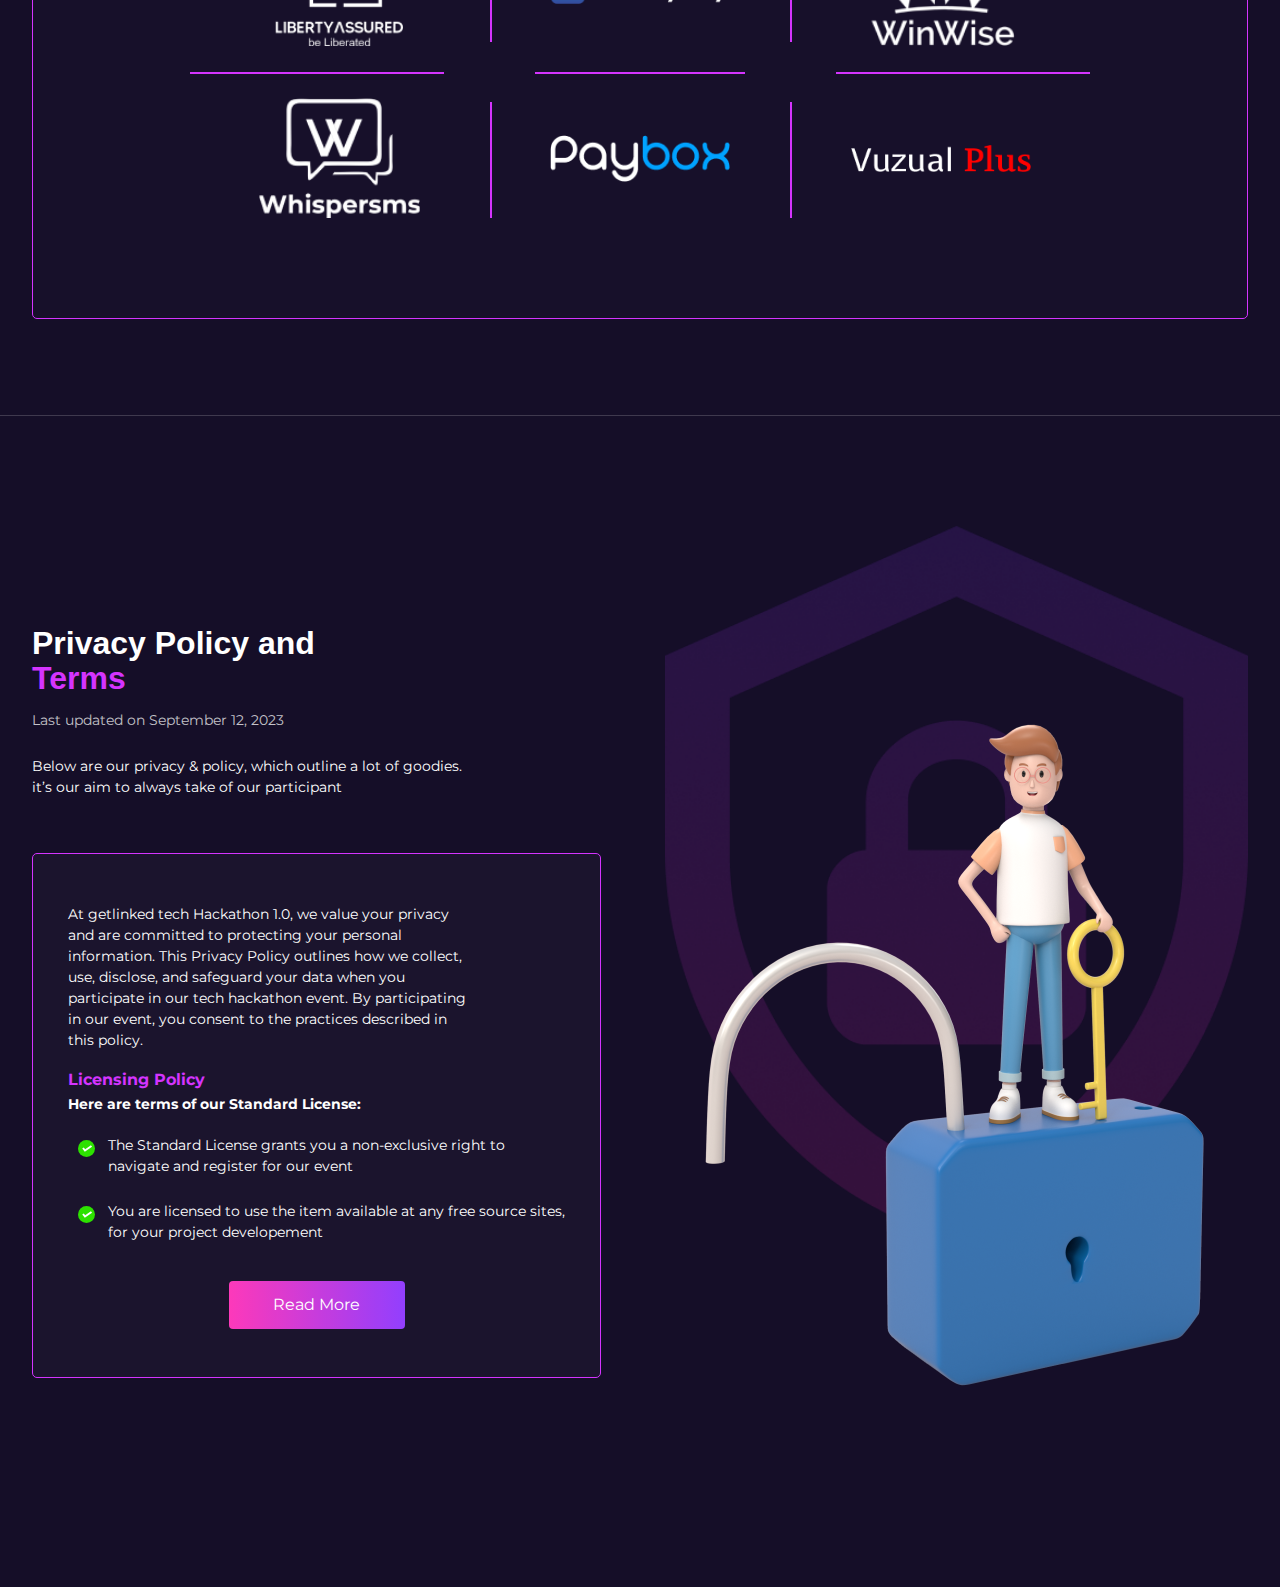
==== commit 15f47228: "Finished styling of policy section + button width fix" ====
--- a/index.html
+++ b/index.html
@@ -470,6 +470,47 @@
           </div>
         </div>
       </section>
+      <section class="policy">
+        <div class="policy__content">
+          <h3 class="policy__heading">
+            Privacy Policy and
+            <span class="policy__heading--highlighted">Terms</span>
+          </h3>
+          <p class="policy__date">Last updated on September 12, 2023</p>
+          <p class="policy__paragraph">
+            Below are our privacy & policy, which outline a lot of goodies. it’s
+            our aim to always take of our participant
+          </p>
+          <div class="policy__inner">
+            <p class="policy__paragraph">
+              At getlinked tech Hackathon 1.0, we value your privacy and are
+              committed to protecting your personal information. This Privacy
+              Policy outlines how we collect, use, disclose, and safeguard your
+              data when you participate in our tech hackathon event. By
+              participating in our event, you consent to the practices described
+              in this policy.
+            </p>
+            <h4 class="policy__sub-heading">Licensing Policy</h4>
+            <p class="policy__paragraph policy__paragraph--highlighted">
+              Here are terms of our Standard License:
+            </p>
+            <ol class="policy__list">
+              <li class="policy__listitem">
+                The Standard License grants you a non-exclusive right to
+                navigate and register for our event
+              </li>
+              <li class="policy__listitem">
+                You are licensed to use the item available at any free source
+                sites, for your project developement
+              </li>
+            </ol>
+            <a href="" class="btn policy__btn">Read More</a>
+          </div>
+        </div>
+        <div class="policy__img-container">
+          <img src="./assets/images/policy.png" alt="" class="policy__img" />
+        </div>
+      </section>
     </main>
   </body>
 </html>
--- a/assets/css/style.css
+++ b/assets/css/style.css
@@ -370,6 +370,62 @@
   max-width: 55ch;
 }
 
+.policy__heading {
+  font-family: "Clash Display", sans-serif;
+  font-weight: 700;
+  font-size: clamp(20px, 3.5vw, 32px);
+  text-align: center;
+}
+.policy__heading--highlighted {
+  display: block;
+  color: #d434fe;
+}
+.policy__date {
+  font-family: "Montserrat", sans-serif;
+  font-weight: 400;
+  font-size: clamp(12px, 3.5vw, 14px);
+  text-align: center;
+  color: rgba(255, 255, 255, 0.75);
+}
+.policy__paragraph {
+  font-family: "Montserrat", sans-serif;
+  font-weight: 400;
+  font-size: clamp(12px, 3.5vw, 14px);
+  text-align: center;
+}
+.policy__paragraph--highlighted {
+  font-family: "Montserrat", sans-serif;
+  font-weight: 700;
+  font-size: clamp(12px, 3.5vw, 14px);
+  text-align: start;
+}
+.policy__sub-heading {
+  font-family: "Montserrat", sans-serif;
+  font-weight: 700;
+  font-size: clamp(13px, 3.5vw, 16px);
+  color: #d434fe;
+}
+.policy__list {
+  font-family: "Montserrat", sans-serif;
+  font-weight: 400;
+  font-size: clamp(12px, 3.5vw, 14px);
+}
+@media screen and (min-width: 48rem) {
+  .policy__heading {
+    text-align: left;
+  }
+  .policy__date {
+    text-align: left;
+  }
+  .policy__paragraph {
+    text-align: left;
+    max-width: 45ch;
+  }
+  .policy__date + .policy__paragraph {
+    max-width: 48ch;
+  }
+}
+
 /* Styling Ends */
 /* Animation Keyframes */
 @keyframes reveal-nav {
@@ -630,6 +686,7 @@
 /* Bottons styling */
 .btn {
   position: relative;
+  display: block;
   text-align: center;
   width: 172px;
   padding: 10px;
@@ -1313,6 +1370,7 @@
   align-items: center;
   justify-content: center;
   padding: 4rem 2rem;
+  border-bottom: 1px solid rgba(255, 255, 255, 0.18);
 }
 .partners__heading {
   margin-bottom: 5px;
@@ -1434,10 +1492,142 @@
     padding: 0 55px 45px;
   }
   .partners:nth-of-type(4), .partners:nth-of-type(5), .partners:nth-of-type(6) {
-    padding: 45px 55px 0;
+    padding: 4 5px 55px 0;
   }
   .partners__logo {
     max-width: 230px;
+  }
+}
+
+.policy {
+  display: flex;
+  flex-direction: column;
+  align-items: center;
+  justify-content: center;
+  gap: 20px;
+  padding: 4rem 2rem;
+}
+.policy__heading {
+  margin-bottom: 5px;
+}
+.policy__date {
+  margin-bottom: 20px;
+}
+.policy__inner {
+  width: min(100%, 569px);
+  padding: 45px 15px;
+  margin-top: 30px;
+  border-radius: 5px;
+  border: 1px solid #d434fe;
+  background-color: rgba(217, 217, 217, 0.03);
+}
+.policy__sub-heading {
+  margin-top: 20px;
+  margin-bottom: 5px;
+}
+.policy__paragraph--highlighted {
+  margin-bottom: 20px;
+}
+.policy__list {
+  padding-inline-start: 40px;
+}
+.policy__listitem {
+  position: relative;
+}
+.policy__listitem::before {
+  position: absolute;
+  content: "";
+  top: 5px;
+  left: -30px;
+  width: 17px;
+  height: 17px;
+  background-image: url(../icons/list\ marker.svg);
+  background-position: center;
+  background-size: contain;
+  background-repeat: no-repeat;
+}
+.policy__listitem:first-of-type {
+  margin-bottom: 24px;
+}
+.policy__btn {
+  margin: 0 auto;
+  margin-top: 40px;
+}
+.policy__img-container {
+  padding: 100px 0 80px;
+  width: min(100%, 270px);
+  background-image: url(../images/policy-bg.png);
+  background-size: 249px auto;
+  background-position: center 5%;
+  background-repeat: no-repeat;
+}
+.policy__img {
+  margin-inline: auto;
+}
+@media screen and (min-width: 48rem) {
+  .policy {
+    display: flex;
+    flex-direction: row;
+    align-items: center;
+    justify-content: space-between;
+    padding: 6rem 2rem;
+  }
+  .policy__content {
+    width: 50%;
+  }
+  .policy__heading {
+    margin-bottom: 10px;
+  }
+  .policy__inner {
+    padding: 45px 25px;
+    margin-top: 45px;
+  }
+  .policy__img-container {
+    width: 50%;
+    padding: 150px 0 80px;
+    background-size: 100% auto;
+    background-position: center 5%;
+  }
+}
+@media screen and (min-width: 64rem) {
+  .policy {
+    gap: 50px;
+  }
+  .policy__heading {
+    margin-bottom: 14px;
+  }
+  .policy__date {
+    margin-bottom: 25px;
+  }
+  .policy__inner {
+    padding: 50px 35px;
+    margin-top: 55px;
+  }
+}
+@media screen and (min-width: 87.5rem) {
+  .policy {
+    padding: 8rem 100px;
+  }
+  .policy__heading {
+    margin-bottom: 17px;
+  }
+  .policy__date {
+    margin-bottom: 30px;
+  }
+  .policy__inner {
+    padding: 60px 40px;
+    padding-left: 70px;
+    margin-top: 69px;
+  }
+  .policy__btn {
+    margin-left: calc(50% - 96px);
+  }
+  .policy__img-container {
+    width: 50%;
+    padding: 0;
+    padding-top: 200px;
+    background-size: auto 648px;
+    background-position: center 0%;
   }
 }
 
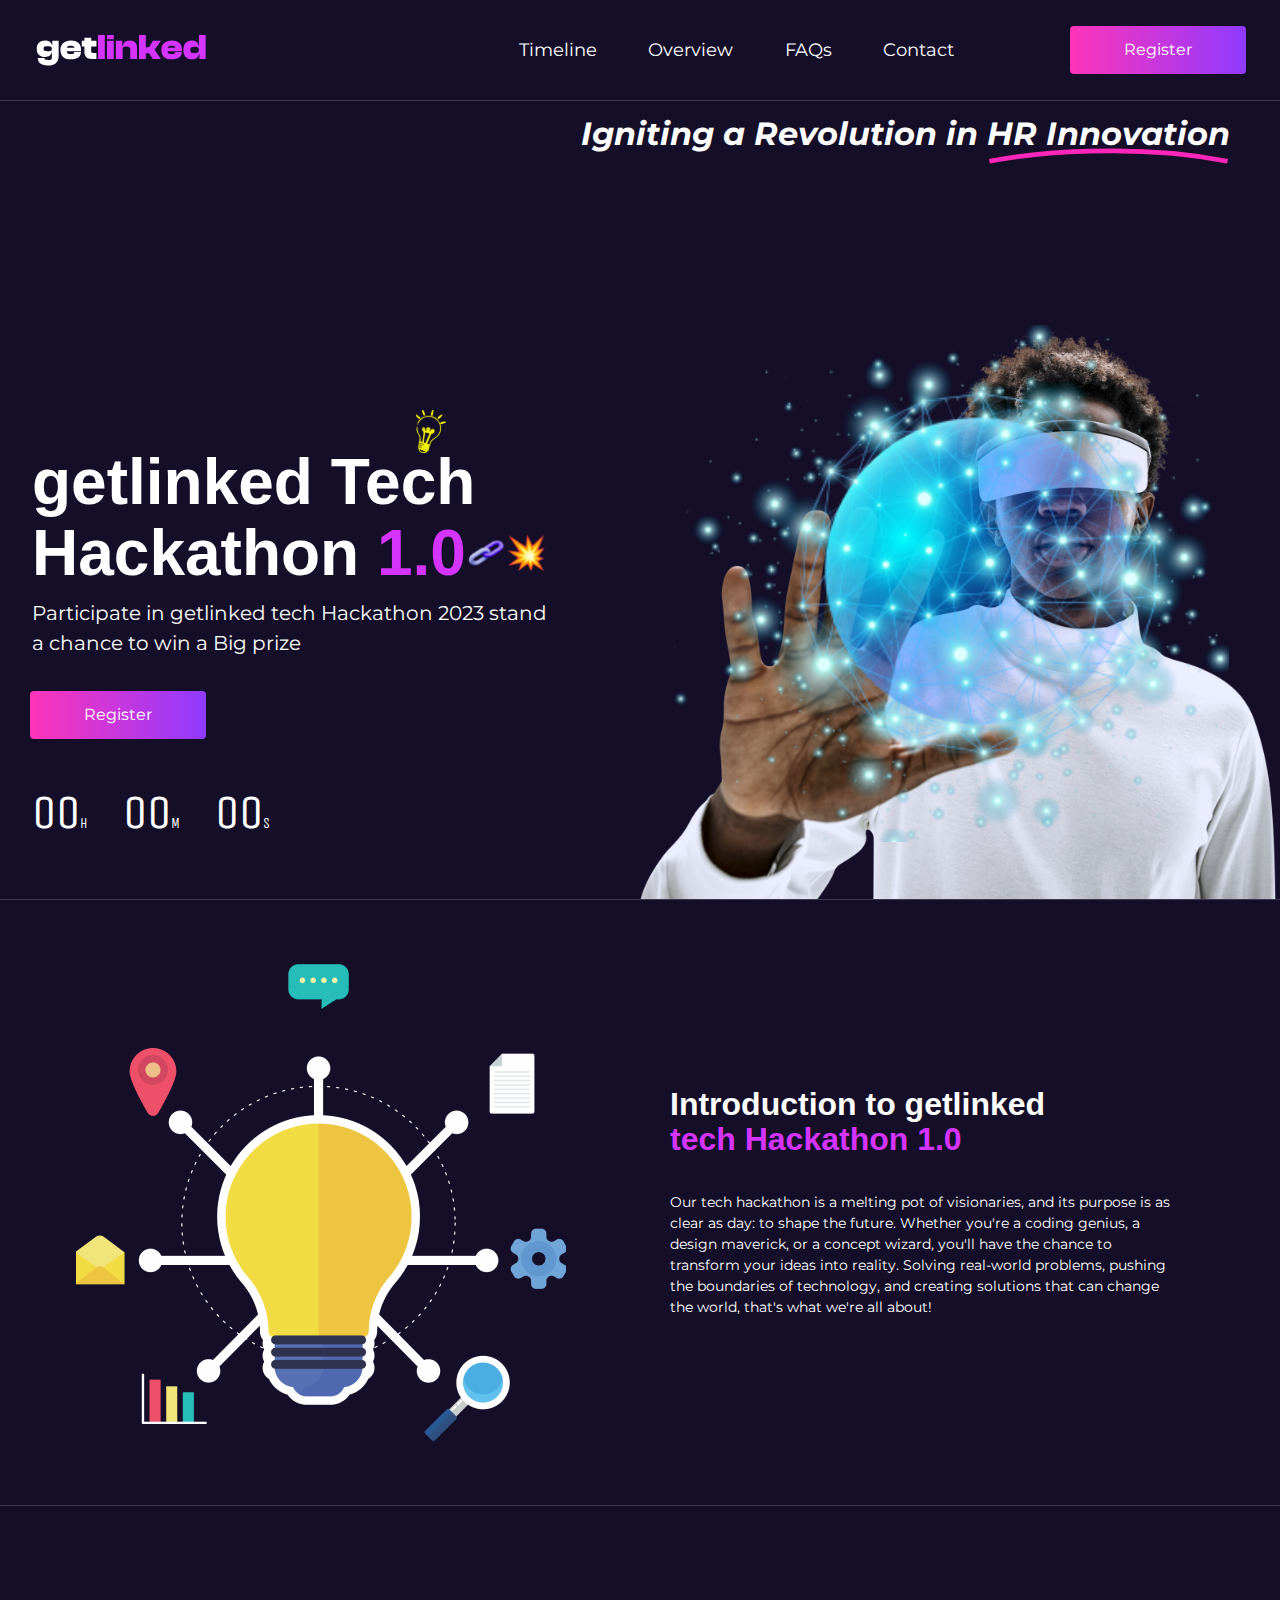
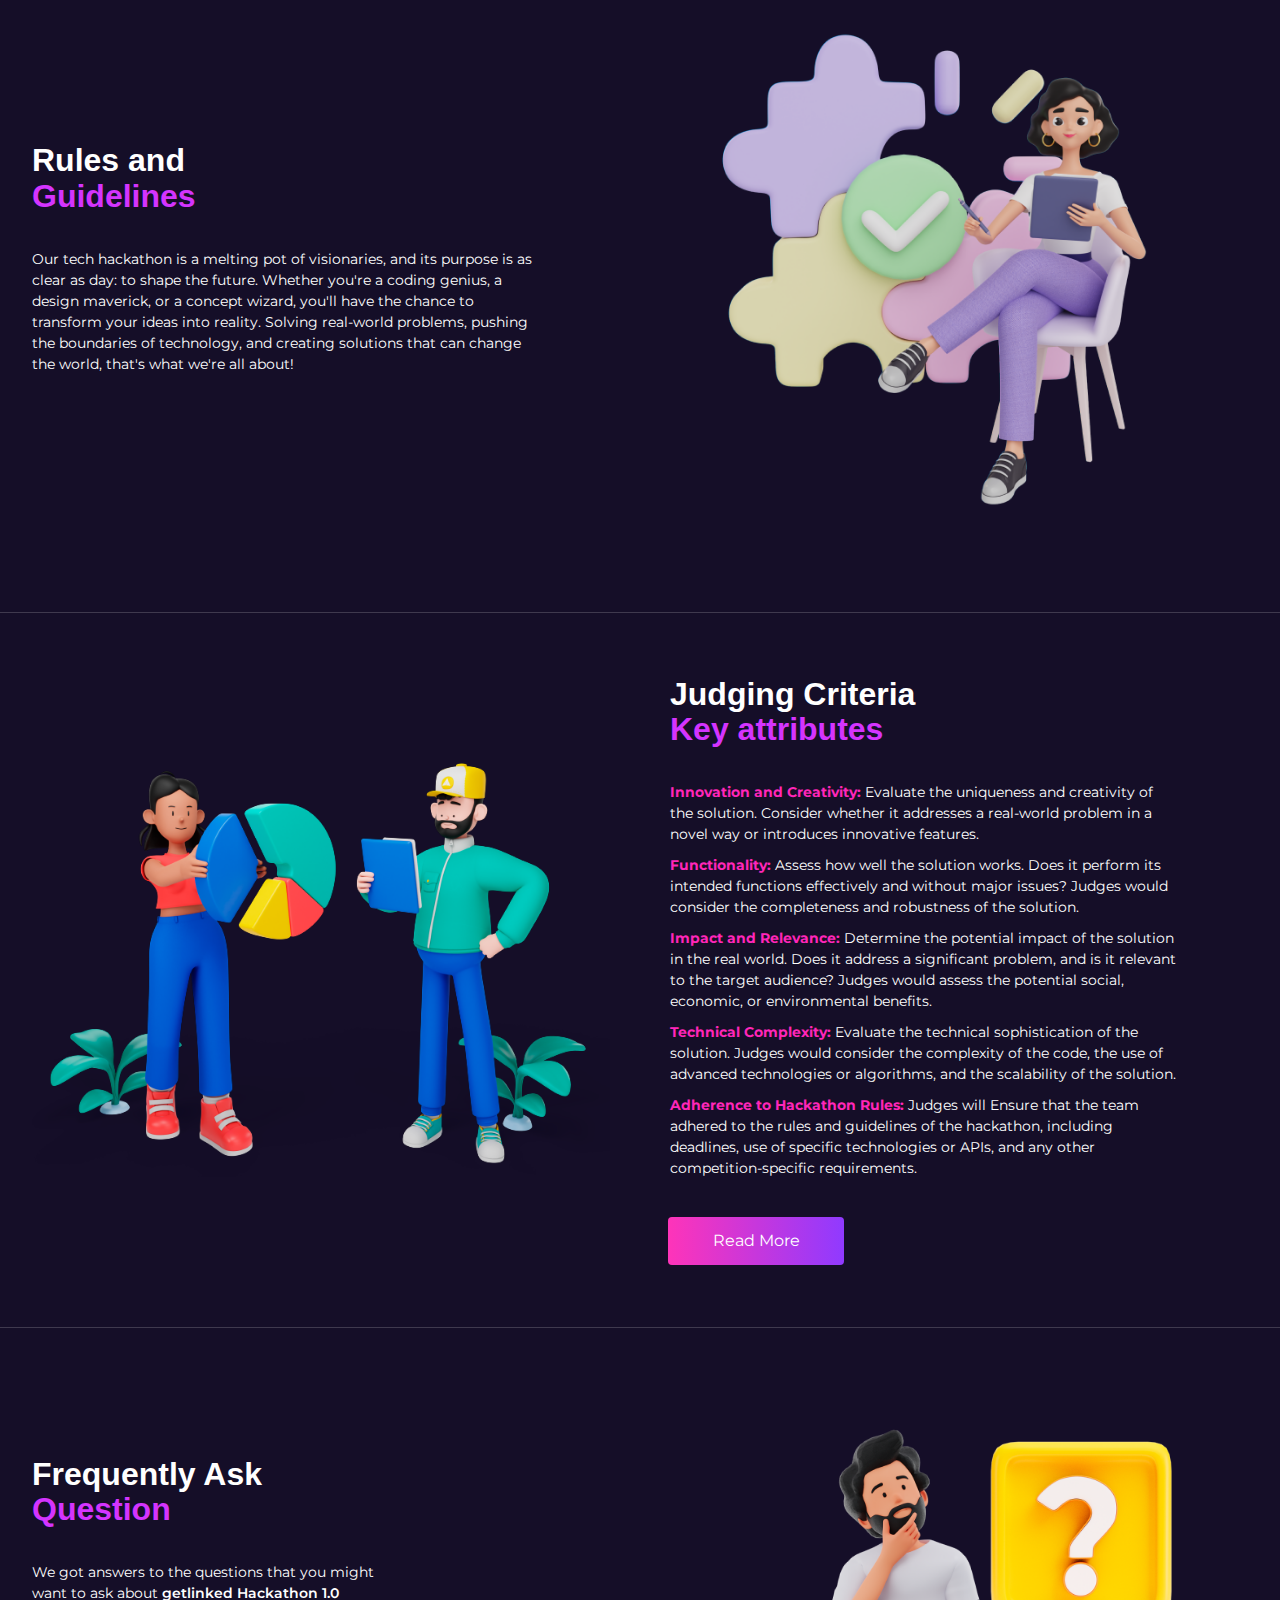
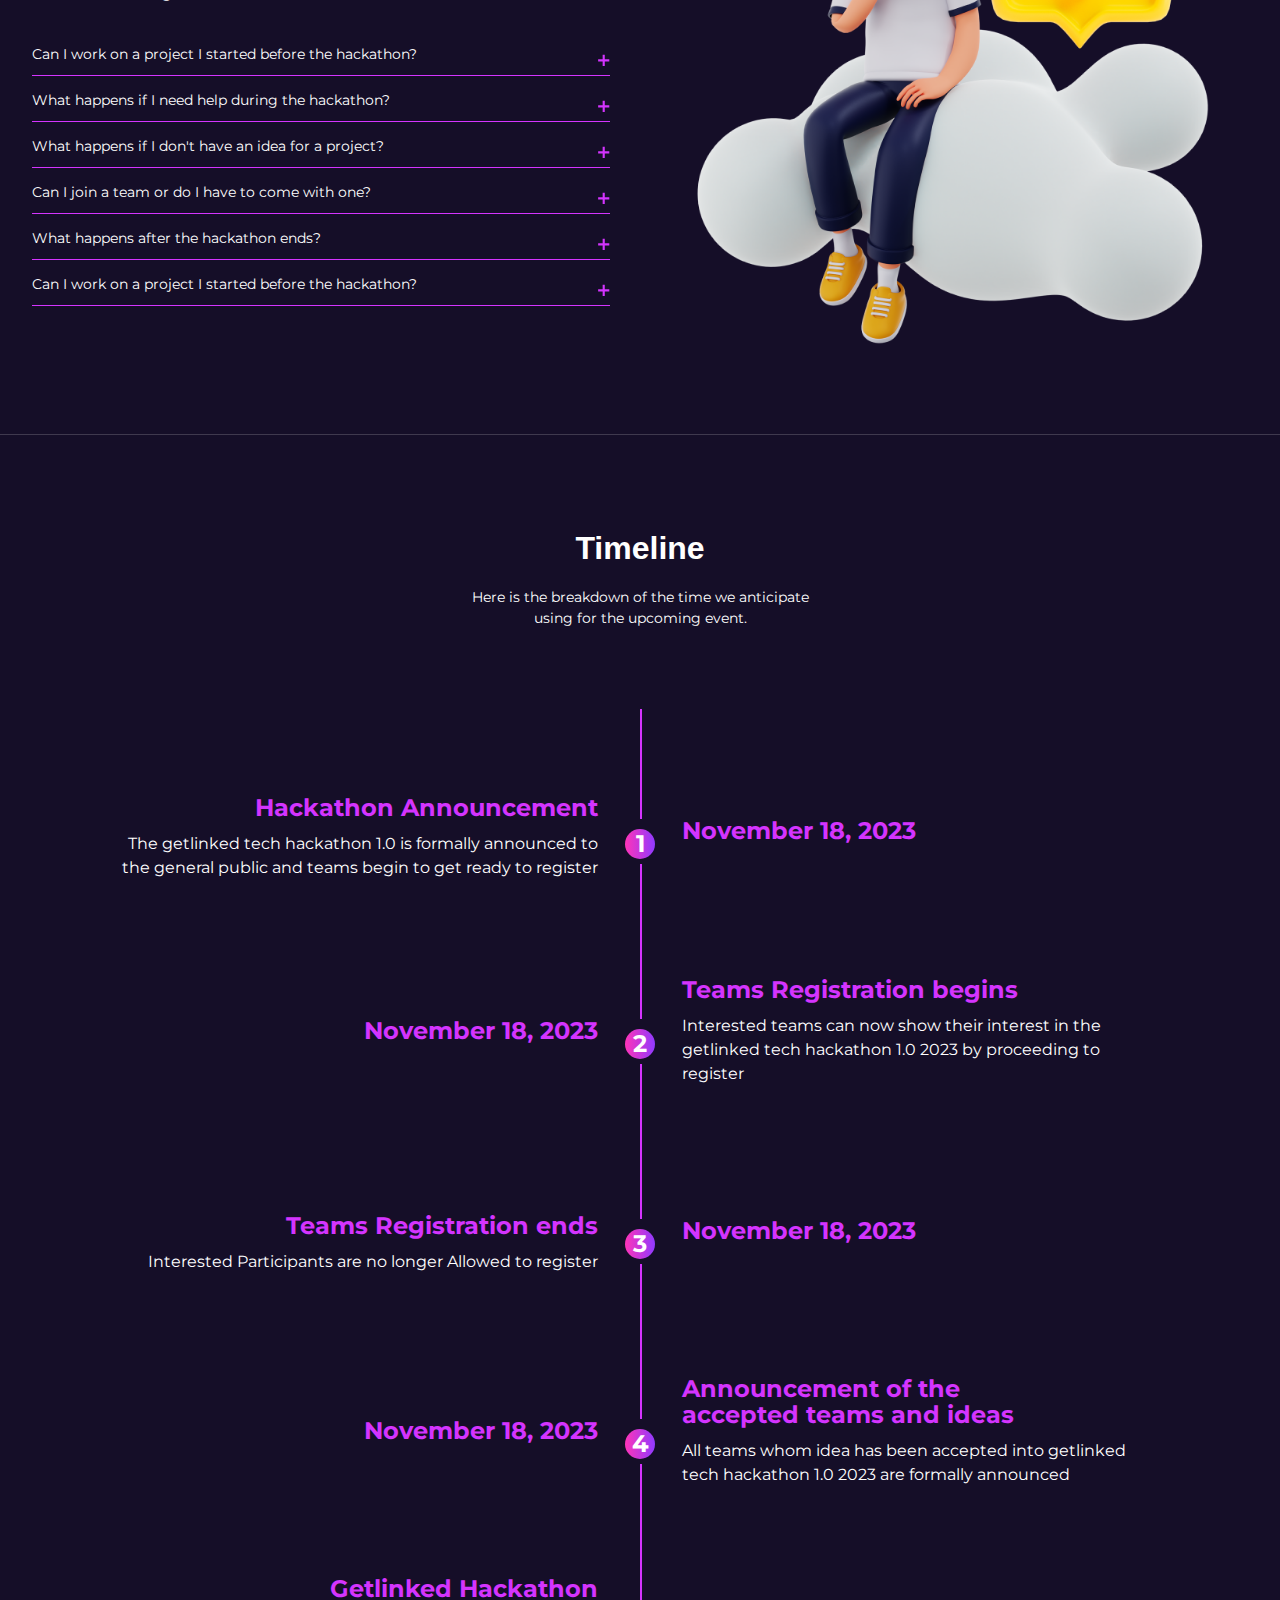
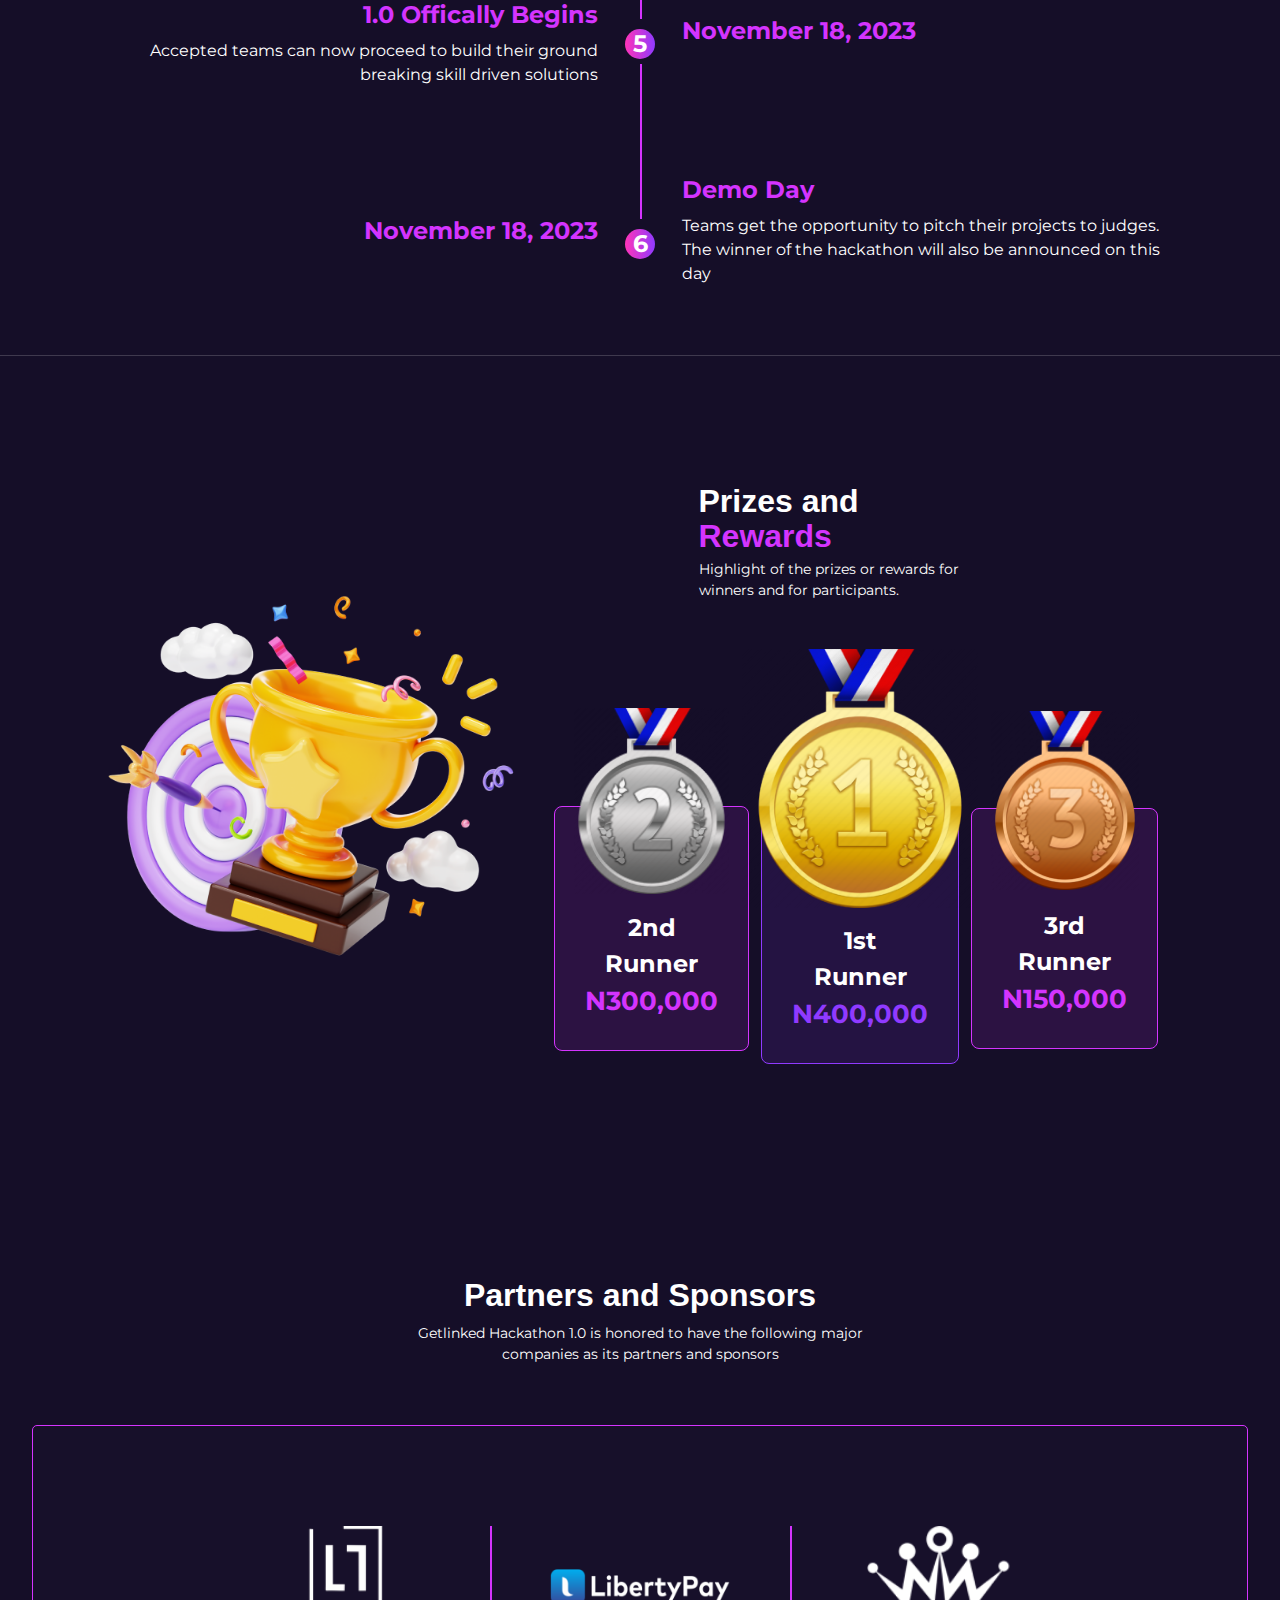
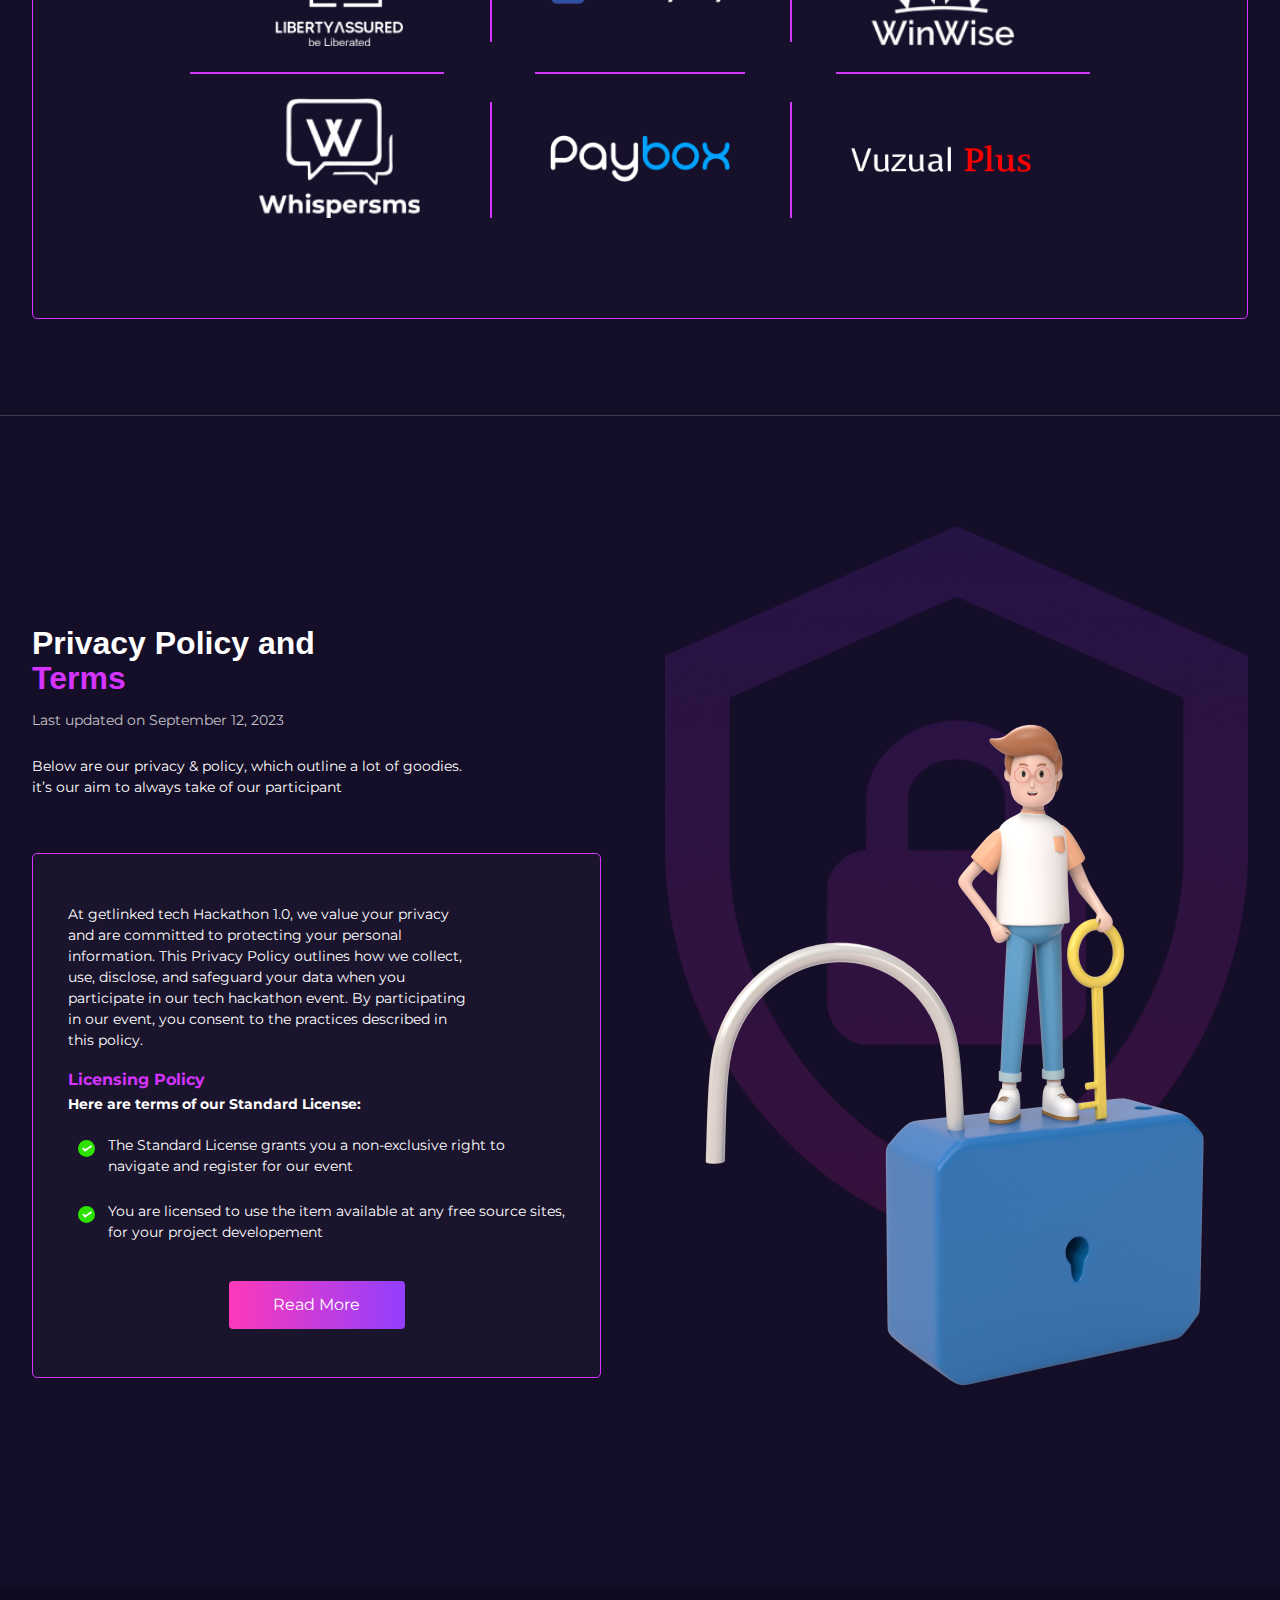
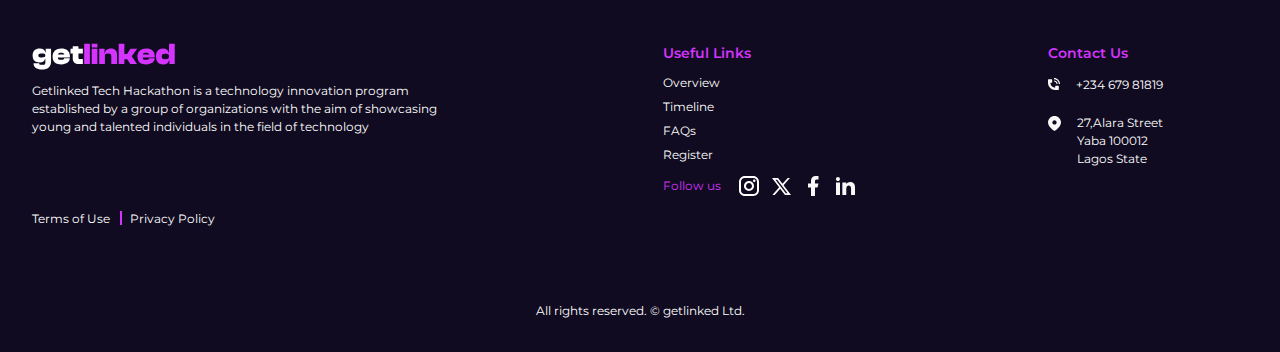
==== commit 6a5a283f: "Finished styling of footer" ====
--- a/index.html
+++ b/index.html
@@ -512,5 +512,76 @@
         </div>
       </section>
     </main>
+    <footer class="footer">
+      <div class="footer__inner">
+        <div class="footer__about">
+          <a href="" class="logo footer__logo">
+            <img src="./assets/images/getlinked.svg" alt="" />
+          </a>
+          <p class="footer__paragraph">
+            Getlinked Tech Hackathon is a technology innovation program
+            established by a group of organizations with the aim of showcasing
+            young and talented individuals in the field of technology
+          </p>
+          <ul class="footer__about-list">
+            <li>
+              <a href="" class="footer__link">Terms of Use</a>
+            </li>
+            <li>
+              <a href="" class="footer__link">Privacy Policy</a>
+            </li>
+          </ul>
+        </div>
+        <div class="footer__quicklinks">
+          <h5 class="footer__heading">Useful Links</h5>
+          <nav class="footer__nav">
+            <ul class="footer__nav-list">
+              <li class="footer__nav-listitem">
+                <a href="" class="footer__link">Overview</a>
+              </li>
+              <li class="footer__nav-listitem">
+                <a href="" class="footer__link">Timeline</a>
+              </li>
+              <li class="footer__nav-listitem">
+                <a href="" class="footer__link">FAQs</a>
+              </li>
+              <li class="footer__nav-listitem">
+                <a href="" class="footer__link">Register</a>
+              </li>
+            </ul>
+          </nav>
+          <div class="footer__socials">
+            <h6 class="footer__sub-heading">Follow us</h6>
+            <ul class="footer__socials-list">
+              <li class="footer__icon">
+                <a href=""><img src="./assets/icons/instagram.svg" alt="" /></a>
+              </li>
+              <li class="footer__icon">
+                <a href=""><img src="./assets/icons/x.svg" alt="" /></a>
+              </li>
+              <li class="footer__icon">
+                <a href=""><img src="./assets/icons/facebook.svg" alt="" /></a>
+              </li>
+              <li class="footer__icon">
+                <a href=""><img src="./assets/icons/linkedin.svg" alt="" /></a>
+              </li>
+            </ul>
+          </div>
+        </div>
+        <div class="footer__contact">
+          <h5 class="footer__heading">Contact Us</h5>
+          <address class="footer__address">
+            <a href="tel:+23467981819" class="footer__link">
+              <img src="./assets/icons/phone.svg" alt="" />+234 679 81819
+            </a>
+            <a href="" class="footer__link">
+              <img src="./assets/icons/location.svg" alt="" />27,Alara Street
+              Yaba 100012 Lagos State
+            </a>
+          </address>
+        </div>
+      </div>
+      <p class="footer__copyright">All rights reserved. © getlinked Ltd.</p>
+    </footer>
   </body>
 </html>
--- a/assets/css/style.css
+++ b/assets/css/style.css
@@ -426,6 +426,39 @@
   }
 }
 
+.footer__paragraph {
+  font-family: "Montserrat", sans-serif;
+  font-weight: 400;
+  font-size: 12px;
+  max-width: 55ch;
+}
+.footer__heading {
+  font-family: "Montserrat", sans-serif;
+  font-weight: 600;
+  font-size: 14px;
+  color: #d434fe;
+}
+.footer__sub-heading {
+  font-family: "Montserrat", sans-serif;
+  font-weight: 400;
+  font-size: 12px;
+  color: #d434fe;
+}
+.footer__link {
+  font-family: "Montserrat", sans-serif;
+  font-weight: 400;
+  font-size: 12px;
+}
+.footer__copyright {
+  font-family: "Montserrat", sans-serif;
+  font-weight: 400;
+  font-size: 12px;
+  text-align: center;
+}
+.footer__address > .footer__link:last-of-type {
+  max-width: 15ch;
+}
+
 /* Styling Ends */
 /* Animation Keyframes */
 @keyframes reveal-nav {
@@ -453,6 +486,54 @@
   }
 }
 /* Animation Keyframes End */
+/* Logo styling */
+.logo {
+  display: block;
+  max-width: 100px;
+}
+@media screen and (min-width: 64rem) {
+  .logo {
+    max-width: 170px;
+  }
+}
+
+/* Styling Ends */
+/* Bottons styling */
+.btn {
+  position: relative;
+  display: block;
+  text-align: center;
+  width: 172px;
+  padding: 10px;
+  background: transparent;
+  background-clip: padding-box;
+  transition: background 0.2s ease-in-out;
+}
+.btn::after {
+  position: absolute;
+  content: "";
+  top: -2px;
+  bottom: -2px;
+  left: -2px;
+  right: -2px;
+  border-radius: 4px;
+  background: linear-gradient(270deg, #903aff 0%, #fe34b9 100%);
+  z-index: -1;
+}
+@media (hover: hover) {
+  .btn:is(:hover, :active, :focus-visible) {
+    background: #150e28;
+  }
+}
+
+.btn-skip {
+  position: absolute;
+  top: -100%;
+  left: 0;
+  background-color: green;
+}
+
+/* Styling Ends */
 /* Body styling */
 body {
   background-color: #150e28;
@@ -650,15 +731,6 @@
   }
 }
 
-.logo {
-  max-width: 100px;
-}
-@media screen and (min-width: 64rem) {
-  .logo {
-    max-width: 170px;
-  }
-}
-
 .backdrop {
   display: none;
 }
@@ -678,46 +750,145 @@
 
 /* Styling Ends */
 /* Footer styling */
+.footer {
+  display: flex;
+  flex-direction: column;
+  align-items: center;
+  justify-content: center;
+  padding: 3.5rem 2rem 2rem;
+  background-color: #100b20;
+}
+.footer__inner {
+  display: flex;
+  flex-direction: row;
+  align-items: flex-start;
+  justify-content: space-between;
+  flex-wrap: wrap;
+  gap: 20px;
+  width: min(100%, 1400px);
+}
+.footer__about {
+  display: flex;
+  flex-direction: column;
+  align-items: flex-start;
+  justify-content: flex-start;
+  max-width: -moz-max-content;
+  max-width: max-content;
+  margin-bottom: 30px;
+}
+.footer__logo {
+  margin-bottom: 12px;
+}
+.footer__paragraph {
+  margin-bottom: 40px;
+}
+.footer__about-list {
+  display: inline-flex;
+  gap: 20px;
+}
+.footer__about-list > li:first-of-type {
+  position: relative;
+}
+.footer__about-list > li:first-of-type::before {
+  position: absolute;
+  content: "";
+  top: 5px;
+  bottom: 5px;
+  right: -12px;
+  width: 2px;
+  height: calc(100% - 10px);
+  background-color: #d434fe;
+}
+.footer__heading {
+  margin-bottom: 6px;
+}
+.footer__quicklinks {
+  max-width: -moz-max-content;
+  max-width: max-content;
+  margin-bottom: 60px;
+}
+.footer__quicklinks .footer__link {
+  margin-bottom: 12px;
+}
+.footer__socials {
+  display: inline-flex;
+  align-items: center;
+  gap: 1rem;
+  margin-top: 8px;
+}
+.footer__socials-list {
+  display: inline-flex;
+  gap: 8px;
+}
+.footer__icon {
+  display: flex;
+  flex-direction: row;
+  align-items: center;
+  justify-content: center;
+  width: 24px;
+  aspect-ratio: 1/1;
+}
+.footer__contact {
+  width: 200px;
+  margin-bottom: 60px;
+}
+.footer__address {
+  display: flex;
+  flex-direction: column;
+  align-items: flex-start;
+  justify-content: center;
+  gap: 20px;
+  margin-top: 12px;
+}
+.footer__address > .footer__link {
+  display: inline-flex;
+  align-items: start;
+  gap: 1rem;
+}
+.footer__address > .footer__link > img {
+  padding-top: 2px;
+}
+@media screen and (min-width: 48rem) {
+  .footer {
+    gap: 3rem;
+  }
+  .footer__about {
+    margin-bottom: 0;
+  }
+  .footer__paragraph {
+    margin-bottom: 55px;
+  }
+  .footer__quicklinks {
+    margin-bottom: 0;
+  }
+  .footer__contact {
+    margin-bottom: 0;
+  }
+}
+@media screen and (min-width: 64rem) {
+  .footer {
+    gap: 4.5rem;
+  }
+  .footer__logo {
+    max-width: 143px;
+  }
+  .footer__paragraph {
+    margin-bottom: 70px;
+  }
+}
+@media screen and (min-width: 87.5rem) {
+  .footer {
+    padding: 6rem 100px 2rem;
+  }
+  .footer__paragraph {
+    margin-bottom: 75px;
+  }
+}
+
 /* Styling Ends */
 /* Form styling */
 /* Styling Ends */
 /* PopUp styling */
-/* Styling Ends */
-/* Bottons styling */
-.btn {
-  position: relative;
-  display: block;
-  text-align: center;
-  width: 172px;
-  padding: 10px;
-  background: transparent;
-  background-clip: padding-box;
-  transition: background 0.2s ease-in-out;
-}
-.btn::after {
-  position: absolute;
-  content: "";
-  top: -2px;
-  bottom: -2px;
-  left: -2px;
-  right: -2px;
-  border-radius: 4px;
-  background: linear-gradient(270deg, #903aff 0%, #fe34b9 100%);
-  z-index: -1;
-}
-@media (hover: hover) {
-  .btn:is(:hover, :active, :focus-visible) {
-    background: #150e28;
-  }
-}
-
-.btn-skip {
-  position: absolute;
-  top: -100%;
-  left: 0;
-  background-color: green;
-}
-
 /* Styling Ends */
 /* Home Page styling */
 .hero {
